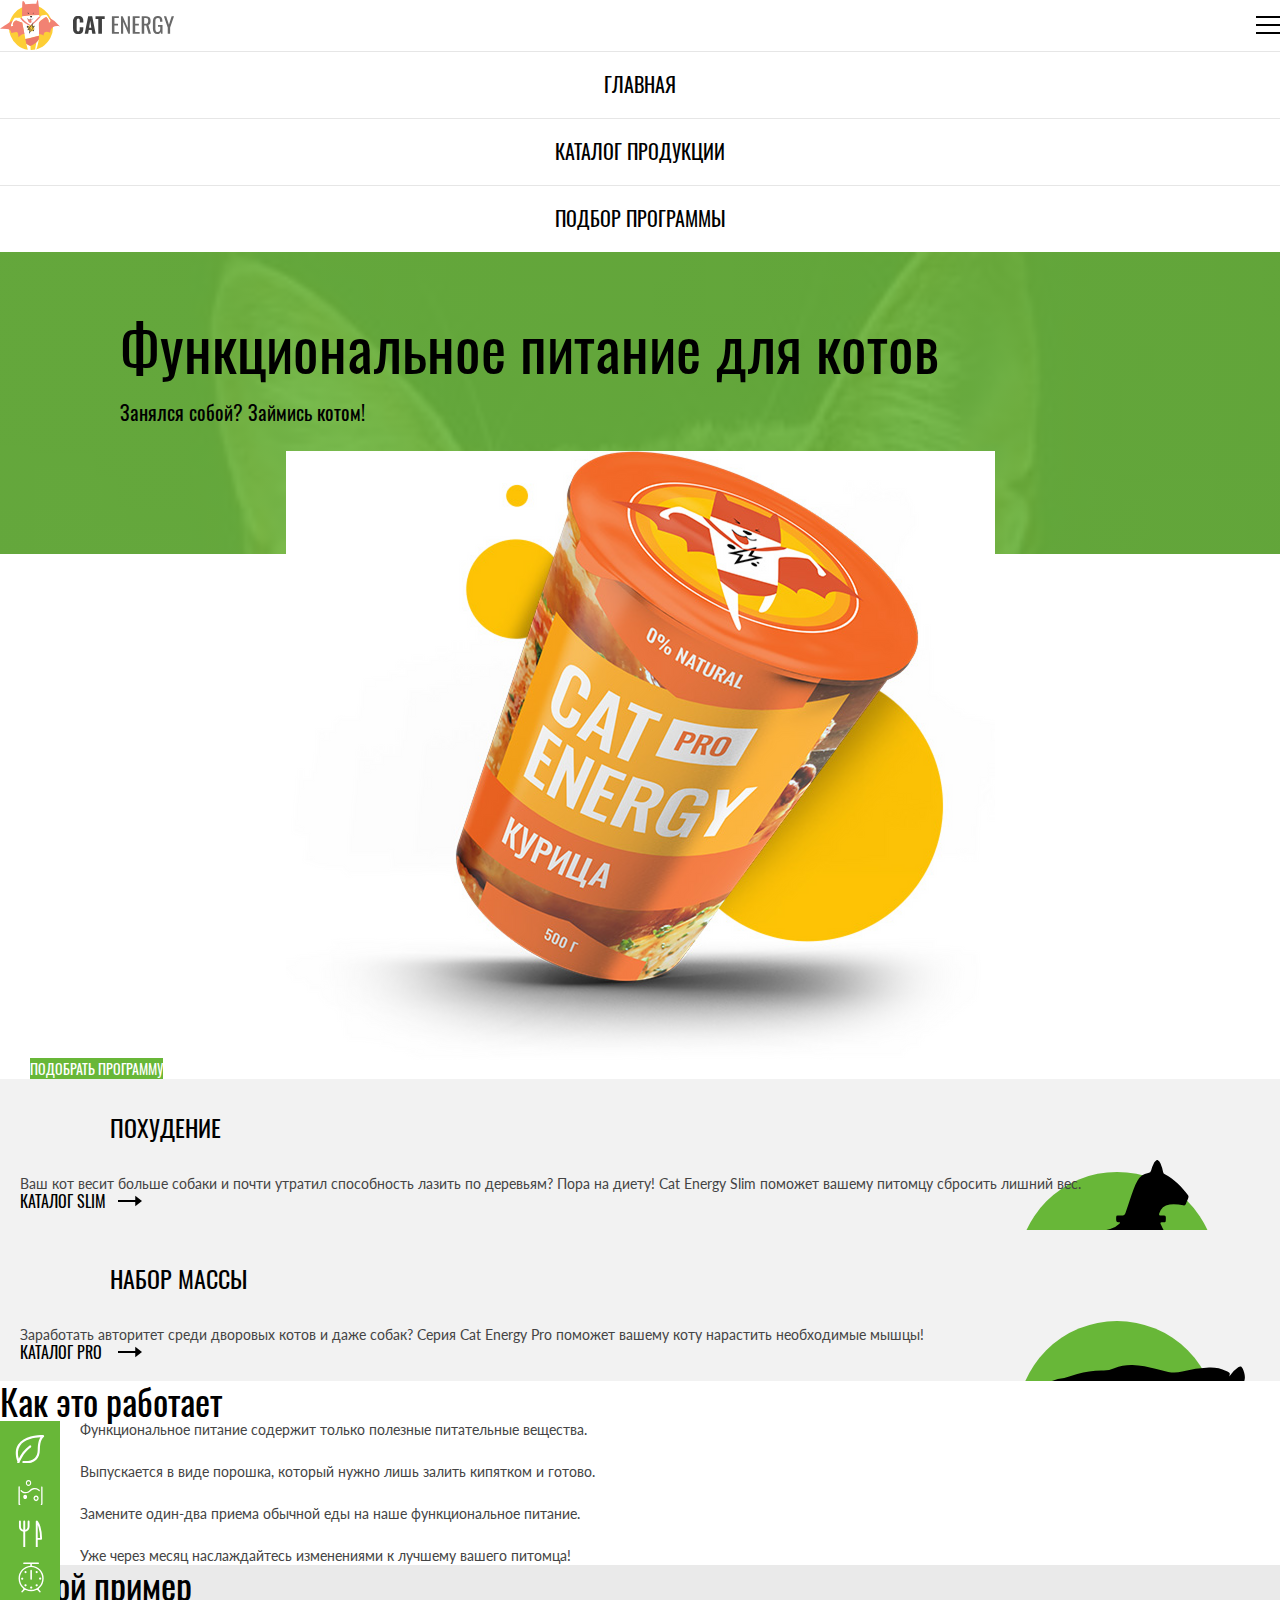
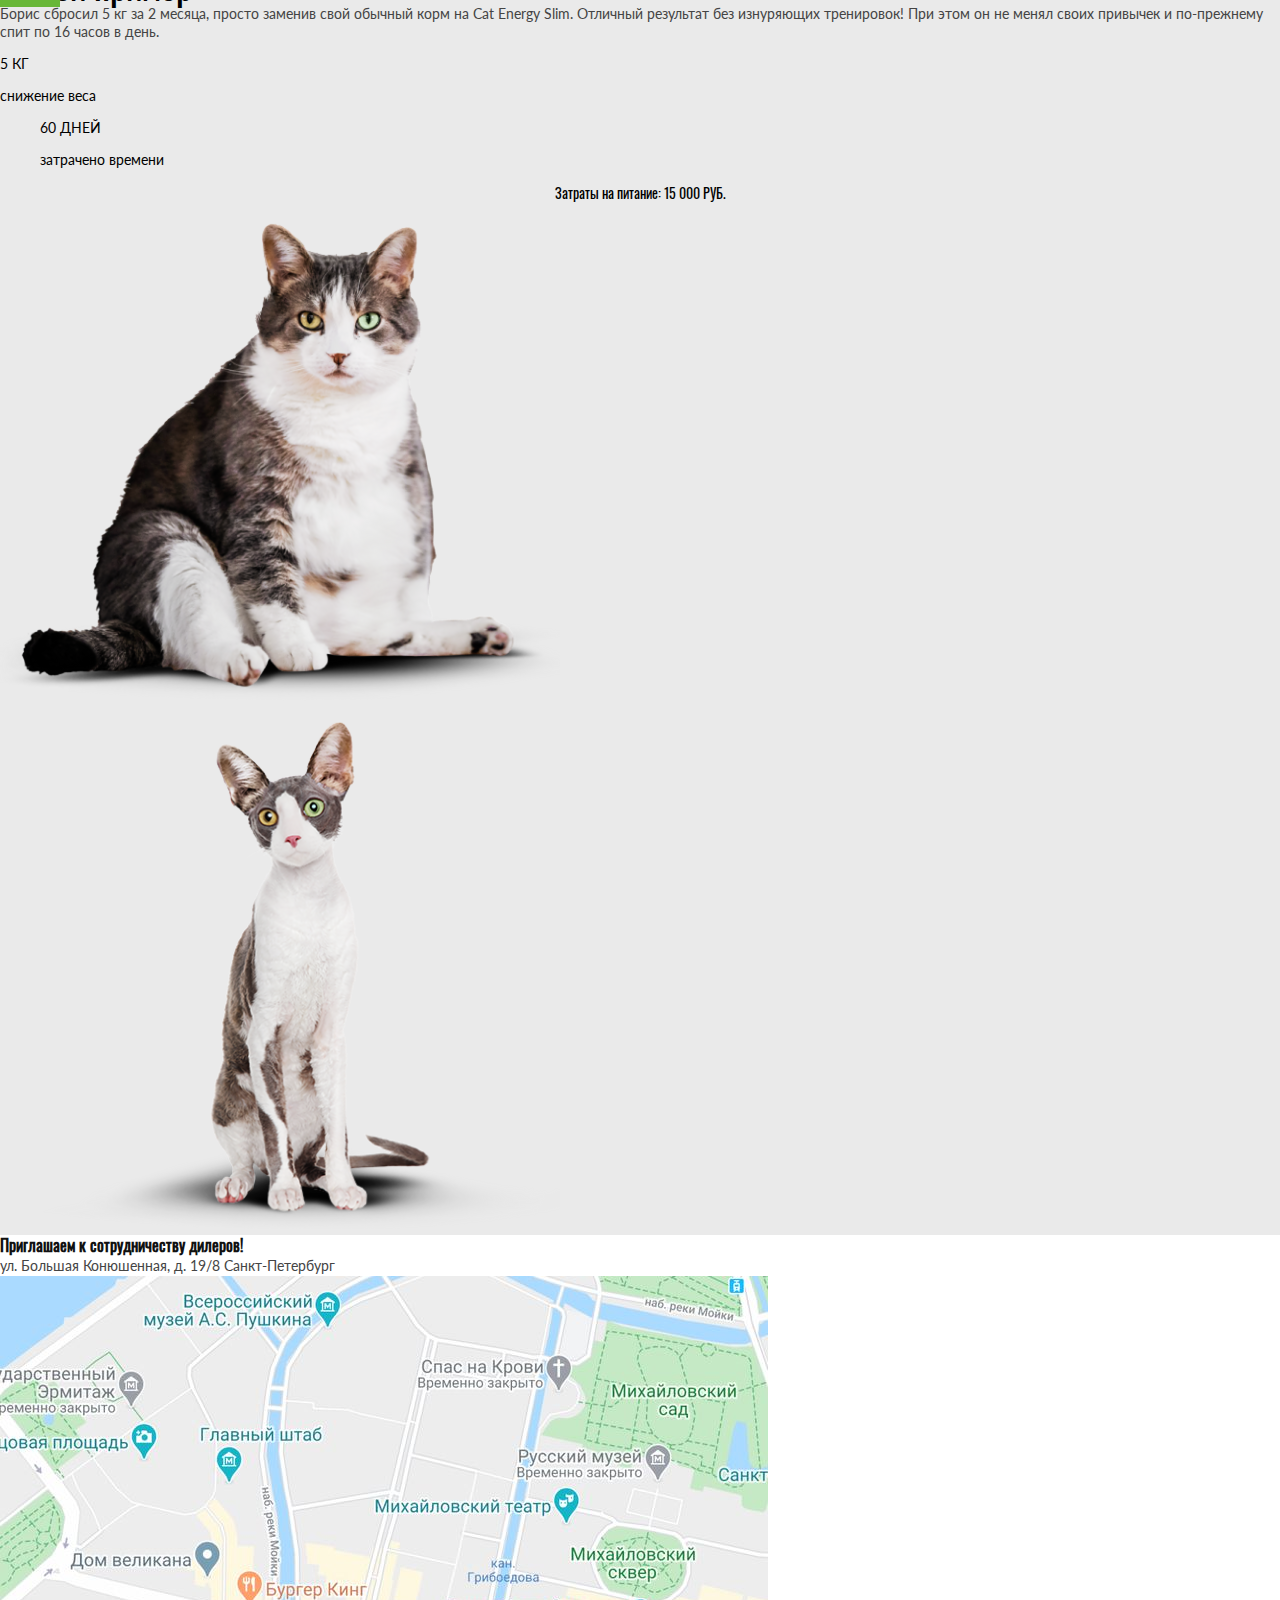
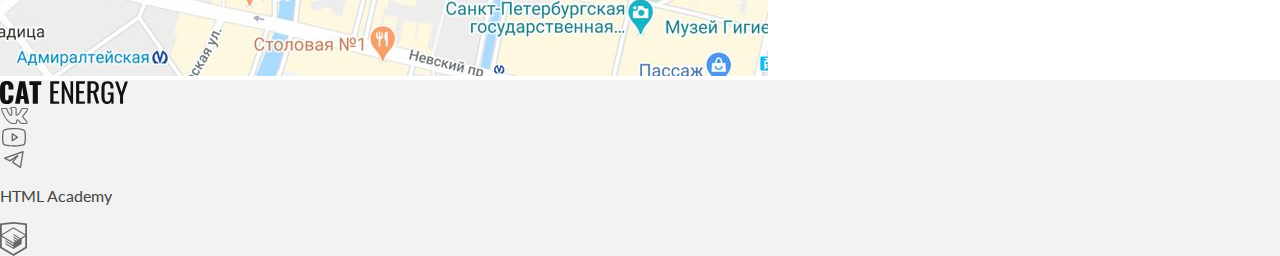
==== index.html @ 955ecc50 "Deploying to gh-pages from @ catherine-sitnikova/2441799-cat-energy-2@5c909d3b861cae99b3d80f9d23e238" ====
<!DOCTYPE html><html class="page" lang="ru"><head><meta charset="UTF-8"><title>Кэт энерджи</title><meta name="viewport" content="width=device-width,initial-scale=1"><link rel="stylesheet" href="styles/styles.css"><link rel="icon" href="favicon.ico"><!-- 32×32 --><link rel="icon" href="favicons/favicons-svg.svg" type="image/svg+xml"><link rel="apple-touch-icon" href="favicons/favicons-152.png"><!-- 152×152 --><link rel="manifest" href="manifest.webmanifest"><script src="scripts/index.js" defer="defer"></script></head><body class="page__body"><header class="main-header"><div class="main-header__container"><a class="main-header__logo" href="index.html"><picture><source media="(min-width: 1440px)" srcset="images/logo-pic-desktop.svg" width="202" height="59" type="image/svg+xml"><source media="(min-width: 768px)" srcset="images/logo-pic-tablet.svg" width="174" height="50" type="image/svg+xml"><img class="main-header__logo-pic" src="images/logo-pic-mobile.svg" width="33" height="38" alt="Логотип «Кэт энерджи»"></picture><img class="main-header__logo-text" src="images/logo-text.svg" width="101" height="18" alt="CAT ENERGY"> </a><button class="main-header__toggle" type="button"><span class="visually-hidden">Открыть меню</span></button> <button class="main-header__toggle--close" type="button"><span class="visually-hidden">Скрыть меню</span></button></div><nav class="main-nav"><div class="main-nav__wrapper"><ul class="main-nav__list site-list"><li class="site-list__item site-list__item--active"><a href="index.html">главная</a></li><li class="site-list__item"><a href="catalog.html">каталог продукции</a></li><li class="site-list__item"><a href="#">подбор программы</a></li></ul></div></nav></header><main class="main-container"><h1 class="visually-hidden">CAT ENERGY - Функциональное питание для котов</h1><section class="promo"><div class="promo__wrapper"><header class="promo__header"><h2 class="visually-hidden">Подбор программы</h2><p class="promo__intro">Функциональное питание для котов</p><p class="promo__slogan">Занялся собой? Займись котом!</p></header><picture><source media="(min-width: 1440px)" width="552" height="499" type="image/png" srcset="images/index-can-desktop@1x.png, images/index-can-desktop@2x.png 2x"><source media="(min-width: 768px)" width="709" height="609" type="image/png" srcset="images/index-can-tablet@1x.png, images/index-can-tablet@2x.png 2x"><img class="promo__img" src="images/index-can-mobile@1x.png" srcset="images/index-can-mobile@2x.png 2x" width="280" height="270" alt="Корм Cat energy"></picture><a class="promo__button button" href="#">подобрать программу</a></div></section><section class="programs"><div class="programs__wrapper"><h2 class="visually-hidden">Программы питания</h2><ul class="programs__list"><li class="programs__item programs__item--slim"><h3 class="programs__title">похудение</h3><p class="programs__description">Ваш кот весит больше собаки и почти утратил способность лазить по деревьям? Пора на диету! Cat Energy Slim поможет вашему питомцу сбросить лишний вес.</p><a class="programs__link" href="#"><span>каталог slim</span></a></li><li class="programs__item programs__item--pro"><h3 class="programs__title">набор массы</h3><p class="programs__description">Заработать авторитет среди дворовых котов и даже собак? Серия Cat Energy Pro поможет вашему коту нарастить необходимые мышцы!</p><a class="programs__link" href="#"><span>каталог pro</span></a></li></ul></div></section><section class="special"><div class="special__wrapper"><h2 class="special__title">Как это работает</h2><ul class="special__list"><li class="special__item"><p>Функциональное питание содержит только полезные питательные вещества.</p></li><li class="special__item"><p>Выпускается в виде порошка, который нужно лишь залить кипятком и готово.</p></li><li class="special__item"><p>Замените один-два приема обычной еды на наше функциональное питание.</p></li><li class="special__item"><p>Уже через месяц наслаждайтесь изменениями к лучшему вашего питомца!</p></li></ul></div></section><section class="example"><div class="example__wrapper"><h2 class="example__title">Живой пример</h2><p class="example__description">Борис сбросил 5 кг за 2 месяца, просто заменив свой обычный корм на Cat Energy Slim. Отличный результат без изнуряющих тренировок! При этом он не менял своих привычек и по-прежнему спит по 16 часов в день.</p><dl class="example__list"><dt class="example__item"><p class="example__item__number">5 КГ</p><p class="example__item__description">снижение веса</p></dt><dd class="example__item"><p class="example__item__number">60 ДНЕЙ</p><p class="example__item__description">затрачено времени</p></dd></dl><p class="example__item__text">Затраты на питание: 15 000 РУБ.</p><ul class="example__slider slider__list"><li class="slider__item slider__item--before"><picture><source media="(min-width: 1440px)" width="560" height="512" type="image/png" srcset="images/index-before-tablet@1x.png, images/index-before-tablet@2x.png 2x"><source media="(min-width: 768px)" width="560" height="512" type="image/png" srcset="images/index-before-tablet@1x.png, images/index-before-tablet@2x.png 2x"><img src="images/index-before-mobile@1x.png" srcset="images/index-before-mobile@2x.png 2x" alt="Кот до похудения" width="280" height="256"></picture></li><li class="slider__item slider__item--after"><picture><source media="(min-width: 1440px)" width="560" height="512" type="image/png" srcset="images/index-after-tablet@1x.png, images/index-after-tablet@2x.png 2x"><source media="(min-width: 768px)" width="560" height="512" type="image/png" srcset="images/index-after-tablet@1x.png, images/index-after-tablet@2x.png 2x"><img src="images/index-after-mobile@1x.png" srcset="images/index-after-mobile@2x.png 2x" alt="Кот после похудения" width="280" height="256"></picture></li></ul></div></section></main><footer class="main-footer"><div class="main-footer__wrapper"><div class="main-footer__address add"><b>Приглашаем к сотрудничеству дилеров!</b><p>ул. Большая Конюшенная, д. 19/8 Санкт-Петербург</p></div><div class="main-footer__location"><picture><source media="(min-width: 1440px)" width="1440" height="400" type="image/jpeg" srcset="images/index-location-desktop@1x.jpg, images/index-location-desktop@2x.jpg 2x"><source media="(min-width: 768px)" width="768" height="400" type="image/jpeg" srcset="images/index-location-tablet@1x.jpg, images/index-location-tablet@2x.jpg 2x"><img src="images/index-location-mobile@1x.jpg" srcset="images/index-location-mobile@2x.jpg 2x" alt="Где мы находимся" width="320" height="362"></picture></div><div class="main-footer__contacts contacts"><a class="contacts__logo-text" href="index.html"><span class="visually-hidden">Главная страница CAT ENERDGY</span></a><ul class="contacts__social-list"><li class="contacts__social-item"><a class="contacts__social-link contacts__social-link--vkontakte" href="https://vk.com/htmlacademy"><span class="visually-hidden">Мы в ВКонтакте</span></a></li><li class="contacts__social-item"><a class="contacts__social-link contacts__social-link--youtube" href="https://www.youtube.com/user/htmlacademyru"><span class="visually-hidden">Мы в YouTube</span></a></li><li class="contacts__social-item"><a class="contacts__social-link contacts__social-link--telegram" href="https://t.me/htmlacademy"><span class="visually-hidden">Мы в Telegram</span></a></li></ul><a class="contacts__copyright" href="https://htmlacademy.ru/intensive/adaptive"><p class="contacts__copyright-text">HTML Academy</p><div class="contacts__copyright-pic"></div></a></div></div></footer></body></html>
---- styles/styles.css ----
@font-face{font-family:Lato;font-weight:400;font-style:normal;font-display:swap;src:url(../fonts/lato/Lato-Regular.woff2)format("woff2")}@font-face{font-family:Oswald;font-weight:400;font-style:normal;font-display:swap;src:url(../fonts/oswald/oswaldregular.woff2)format("woff2")}html{height:100%}*,:before,:after{box-sizing:border-box}body{color:#000;background-color:#fff;min-height:100%;margin:0;font-family:Lato,sans-serif;font-size:14px;line-height:18px}a{color:#000;text-decoration:none}.visually-hidden{white-space:nowrap;-webkit-clip-path:inset(100%);clip-path:inset(100%);clip:rect(0 0 0 0);border:0;width:1px;height:1px;margin:-1px;padding:0;position:absolute;overflow:hidden}.button{text-align:center;text-transform:uppercase;color:#fff;background-color:#68b738;border:none;font-family:Oswald,sans-serif}.button:hover,.button:focus{background-color:#5eaa2f}.button:active{color:#ffffff4d;background-color:#5eaa2f}.button--light{color:#444;background-color:#f2f2f2}.button--light:hover,.button--light:focus{background-color:#ebebeb}.button--light:active{color:#444;background-color:#ebebeb}.main-header{text-align:center;text-transform:uppercase;font-family:Oswald,sans-serif;font-size:20px;line-height:20px}.main-header__container{justify-content:space-between;align-items:center;display:flex;position:relative}.main-header__logo:hover,.main-header__logo:focus{opacity:.8}.main-header__logo:active{opacity:.6}.main-header__logo-text{position:absolute;top:50%;left:50%;transform:translate(-50%,-50%)}@media (width>=768px){.main-header__logo-text{display:none}}@media (width>=1440px){.main-header__logo-text{display:none}}.main-header__toggle{background-color:#000;border:none;width:24px;height:24px;padding:4px 0;-webkit-mask-image:url(../icons/stack.svg#navicon);mask-image:url(../icons/stack.svg#navicon)}.main-header__toggle--close{background-color:#000;border:none;width:18px;height:18px;padding:0;display:none;-webkit-mask-image:url(../icons/stack.svg#cross);mask-image:url(../icons/stack.svg#cross)}.main-nav{flex-direction:column;display:flex}.site-list{margin:0;padding:0;list-style-type:none}.site-list__item{border-top:1px solid #e6e6e6;padding-top:22px;padding-bottom:24px}.promo{position:relative}.promo:before{content:"";z-index:-1;color:#fff;background-color:#68b738d9;background-image:linear-gradient(#68b738d9,#68b738d9),url(../images/index-background-mobile@1x.jpg);background-repeat:no-repeat;background-size:cover;width:100%;height:302px;position:absolute}@media (resolution>=2dppx){.promo:before{background-image:linear-gradient(#68b738d9,#68b738d9),url(../images/index-background-mobile@2x.jpg)}}@media (width>=1440px){.promo:before{z-index:-1;color:#fff;background-color:#68b738d9;background-image:linear-gradient(#68b738d9,#68b738d9),url(../images/index-background-desktop@1x.jpg);background-repeat:no-repeat;background-size:cover;width:50%;height:694px;position:absolute;right:0}}.promo__wrapper{padding:27px 20px 0}@media (width>=768px){.promo__wrapper{padding:65px 30px 0}}.promo__header{text-align:center;color:#fff;font-family:Oswald,sans-serif}@media (width>=768px){.promo__header{color:#000;text-align:left;padding-left:90px;padding-right:116px}}@media (width>=1440px){.promo__header{color:#000;padding-left:80px}}.promo__intro{margin:0 0 25px;font-size:36px;line-height:36px}@media (width>=768px){.promo__intro{font-size:60px;line-height:60px}}.promo__slogan{margin:0 0 29px;font-size:14px;line-height:14px}@media (width>=768px){.promo__slogan{font-size:20px;line-height:20px}}.promo__img{margin:0 auto;display:block}@media (width>=1440px){.promo__img{margin:0;position:relative;bottom:52px;left:557px}}.programs__list{margin:0;padding:0;list-style-type:none}.programs__item{background-color:#f2f2f2;padding:30px 33px 18px 20px}.programs__item--slim{background-image:url(../icons/stack.svg#icon-cat-slim);background-position:20px 21px;background-repeat:no-repeat;background-size:50px 53px}@media (width>=768px){.programs__item--slim{background-image:url(../icons/stack.svg#icon-cat-slim);background-position:right 63px top 81px;background-repeat:no-repeat;background-size:200px 211px}}@media (width>=1440px){.programs__item--slim{background-image:url(../icons/stack.svg#icon-cat-slim);background-position:52px 41px;background-repeat:no-repeat;background-size:100px 106px}}.programs__item--pro{background-image:url(../icons/stack.svg#icon-cat-pro);background-position:13px 24px;background-repeat:no-repeat;background-size:67px 50px}@media (width>=768px){.programs__item--pro{background-image:url(../icons/stack.svg#icon-cat-pro);background-position:right 29px top 91px;background-repeat:no-repeat;background-size:268px 200px}}@media (width>=1440px){.programs__item--pro{background-image:url(../icons/stack.svg#icon-cat-pro);background-position:33px 47px;background-repeat:no-repeat;background-size:134px 100px}}.programs__title{text-transform:uppercase;margin:0 0 29px 90px;font-family:Oswald,sans-serif;font-size:24px;font-weight:400;line-height:37px}.programs__description{color:#444;margin:0}.programs__link span{text-transform:uppercase;font-family:Oswald,sans-serif;font-size:16px;line-height:16px;position:relative}.programs__link span:after{content:"";background-image:url(../icons/stack.svg#arrow);background-repeat:no-repeat;background-size:24px 12px;width:24px;height:12px;margin-right:8px;position:absolute;top:50%;left:98px;transform:translateY(-50%)}.programs__link:hover,.programs__link:focus{color:#000}.programs__link:active{opacity:.3}.special__title{margin:0;font-family:Oswald,sans-serif;font-size:36px;font-weight:400;line-height:40px}.special__list{color:#444;margin:0;padding:0;list-style-type:none}.special__item{position:relative}.special__item:not(:last-child){margin-bottom:24px}.special__item:before{content:"";background-color:#68b738;width:60px;height:60px;position:absolute;top:0;left:0}.special__item:first-child:after{content:"";background-image:url(../icons/stack.svg#icon-leaf);background-repeat:no-repeat;width:30px;height:32px;position:absolute;top:14px;left:15px}.special__item:nth-child(2):after{content:"";background-image:url(../icons/stack.svg#icon-powder);background-repeat:no-repeat;width:25.98px;height:28.51px;position:absolute;top:16px;left:17.5px}.special__item:nth-child(3):after{content:"";background-image:url(../icons/stack.svg#icon-eat);background-repeat:no-repeat;width:25px;height:30px;position:absolute;top:15px;left:17.5px}.special__item:nth-child(4):after{content:"";background-image:url(../icons/stack.svg#icon-clock);background-repeat:no-repeat;width:26.09px;height:31px;position:absolute;top:15px;left:17.56px}.special__item p{margin:0 0 0 80px}.example{background-color:#eaeaea}.example__title{margin:0;font-family:Oswald,sans-serif;font-size:36px;font-weight:400;line-height:40px}.example__description{color:#444;margin:0}.example__item__text{text-align:center;margin:0;font-family:Oswald,sans-serif;line-height:20px}.slider__list{margin:0;padding:0;list-style-type:none}.cards__header{margin:0;padding:0;font-family:Oswald,sans-serif;font-size:36px;font-weight:400;line-height:36px}.cards__list{margin:0;padding:0;list-style-type:none}.cards__title{color:#222;margin:0;font-family:Oswald,sans-serif;font-size:16px;font-weight:400;line-height:20px}.cards-tablet{color:#444;margin:0;font-size:12px;line-height:16px}.cards-all__title{text-align:center;padding-top:53px;position:relative}.cards-all__title:before{content:"";background-image:url(../icons/stack.svg#plus);background-repeat:no-repeat;background-size:30px 30px;width:30px;height:30px;display:block;position:absolute;top:0;left:50%;transform:translate(-50%)}.cards__text{text-align:center;color:#444;margin:0;font-size:12px;line-height:16px}.sub-products__title{margin:0;font-family:Oswald,sans-serif;font-size:24px;font-weight:400;line-height:24px}.sub-products__list{margin:0;padding:0;list-style-type:none}.sub-products__item-title{margin:0;font-family:Oswald,sans-serif;font-size:16px;font-weight:400;line-height:16px}.sub-products__gift{background-color:#68b738d9;background-image:linear-gradient(#68b738d9,#68b738d9),url(../images/catalog-background-mobile@1x.png);background-repeat:no-repeat;background-size:cover;height:290px}@media (resolution>=2dppx){.sub-products__gift{background-image:linear-gradient(#68b738d9,#68b738d9),url(../images/catalog-background-mobile@2x.png)}}@media (width>=768px){.sub-products__gift{background-color:#68b738d9;background-image:linear-gradient(#68b738d9,#68b738d9),url(../images/catalog-background-tablet@1x.png);height:200px}}@media (width>=768px) and (resolution>=2dppx){.sub-products__gift{background-image:linear-gradient(#68b738d9,#68b738d9),url(../images/catalog-background-tablet@2x.png)}}@media (width>=1440px){.sub-products__gift{background-color:#68b738d9;background-image:linear-gradient(#68b738d9,#68b738d9),url(../images/catalog-background-desktop@1x.png);height:288px}}@media (width>=1440px) and (resolution>=2dppx){.sub-products__gift{background-image:linear-gradient(#68b738d9,#68b738d9),url(../images/catalog-background-desktop@2x.png)}}.sub-products-tablet{color:#444;margin:0;font-size:14px;line-height:14px}.gift__description{text-align:center;color:#fff;margin:0;padding-top:128.05px;font-size:16px;font-weight:400;line-height:20px;position:relative}.gift__description:before{content:"";background-image:url(../icons/stack.svg#icon-gift);background-repeat:no-repeat;background-size:cover;width:78px;height:80.03px;display:block;position:absolute;top:0;left:50%;transform:translate(-50%)}.subscribe__title{margin:0;font-family:Oswald,sans-serif;font-size:24px;font-weight:400;line-height:24px}.subscribe__text{text-align:center;margin:0;font-family:Oswald,sans-serif;font-size:16px;font-weight:400;line-height:24px}.subscribe__input{color:#444;border:1px solid #cdcdcd;font-family:Oswald,sans-serif;font-size:20px;font-weight:400;line-height:29.64px}.main-footer__address b{color:#111;font-family:Oswald,sans-serif;font-size:16px;line-height:20px}.main-footer__address p{color:#444;margin:0;line-height:20px}.contacts{background-color:#f2f2f2}.contacts__logo-text{background-color:#111;width:128px;height:24px;display:block;-webkit-mask-image:url(../images/logo-text.svg);mask-image:url(../images/logo-text.svg);-webkit-mask-position:50%;mask-position:50%;-webkit-mask-repeat:no-repeat;mask-repeat:no-repeat}.contacts__social-list{margin:0;padding:0;list-style-type:none}.contacts__social-link{background-color:#666;width:28px;height:22px;display:block;-webkit-mask-position:50%;mask-position:50%;-webkit-mask-size:28px 22px;mask-size:28px 22px;-webkit-mask-repeat:no-repeat;mask-repeat:no-repeat}.contacts__social-link--vkontakte{-webkit-mask-image:url(../icons/stack.svg#icon-vkontakte);mask-image:url(../icons/stack.svg#icon-vkontakte)}.contacts__social-link--youtube{-webkit-mask-image:url(../icons/stack.svg#icon-youtube);mask-image:url(../icons/stack.svg#icon-youtube)}.contacts__social-link--telegram{-webkit-mask-image:url(../icons/stack.svg#icon-telegram);mask-image:url(../icons/stack.svg#icon-telegram)}.contacts__copyright-text{color:#444;font-size:16px;line-height:20px}.contacts__copyright-pic{background-color:#666;width:27px;height:34px;display:block;-webkit-mask-image:url(../icons/stack.svg#icon-html-academy);mask-image:url(../icons/stack.svg#icon-html-academy);-webkit-mask-position:50%;mask-position:50%;-webkit-mask-size:27px 34px;mask-size:27px 34px;-webkit-mask-repeat:no-repeat;mask-repeat:no-repeat}
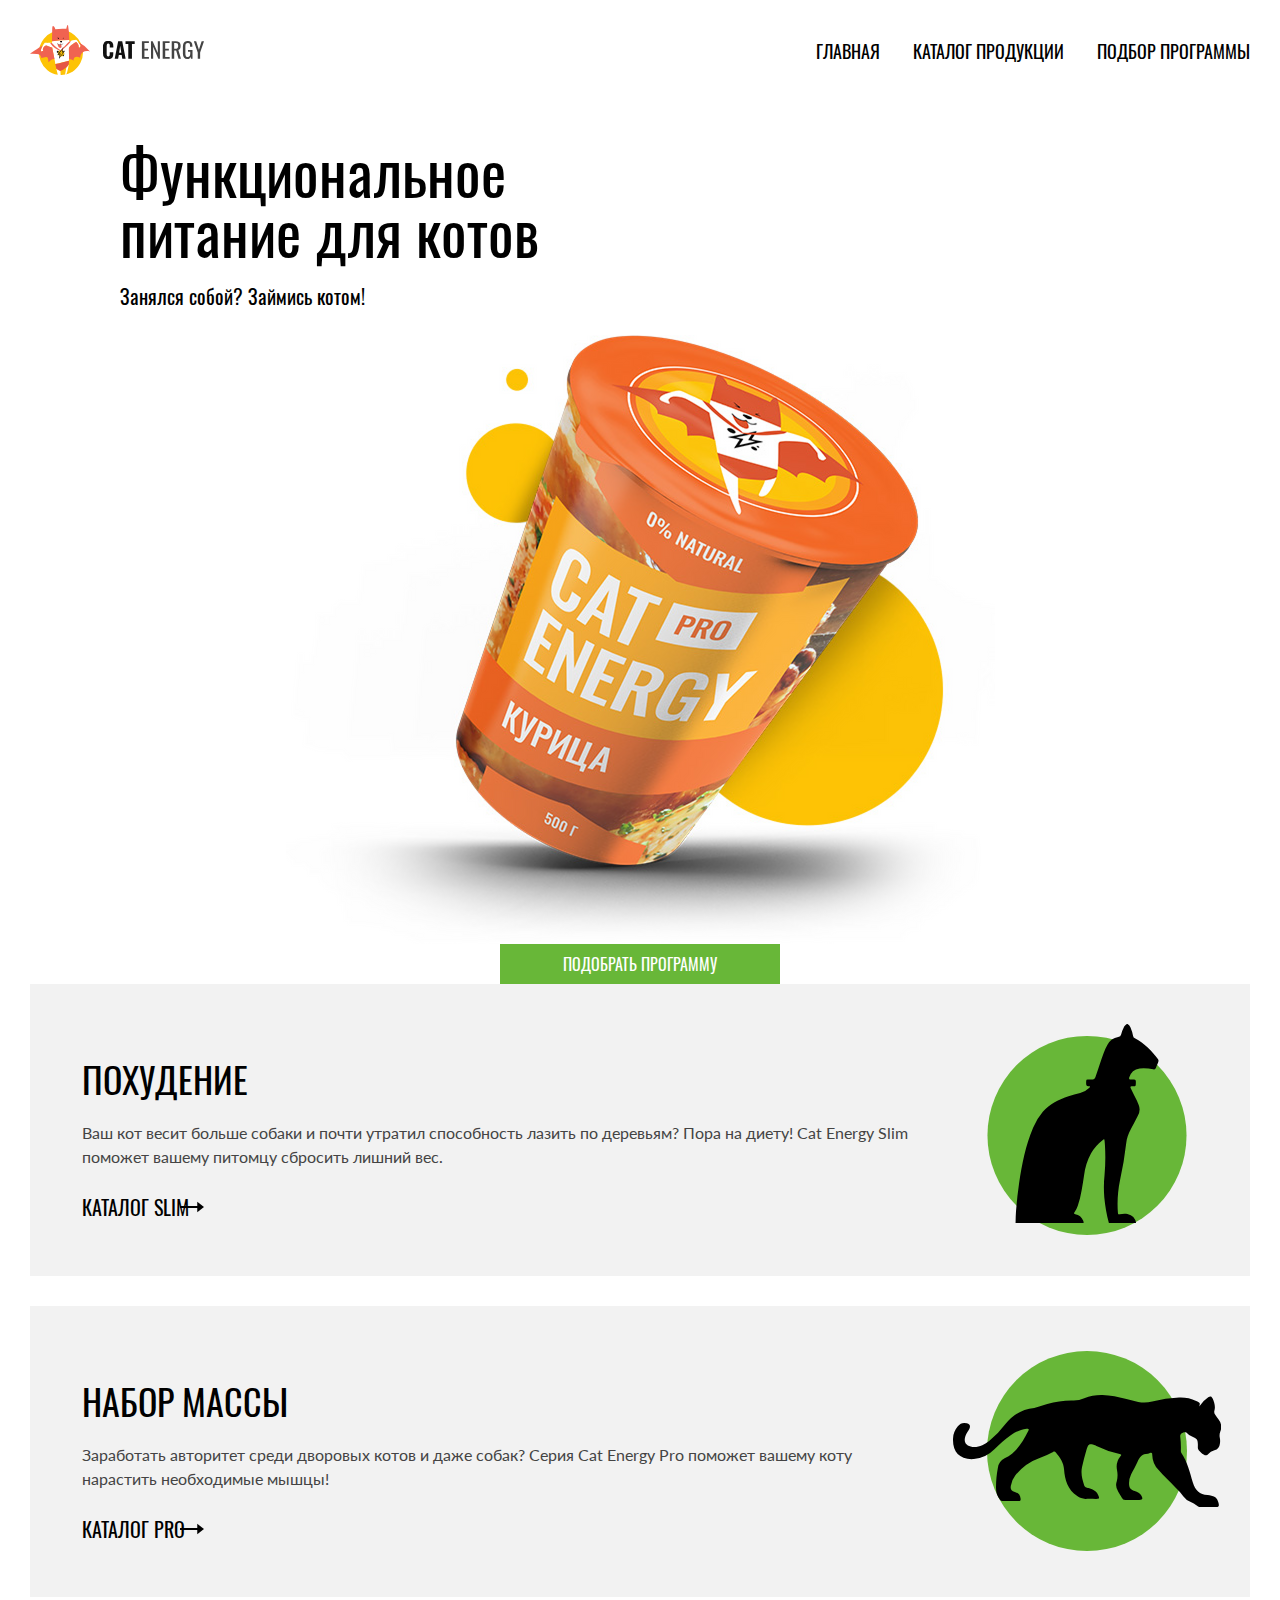
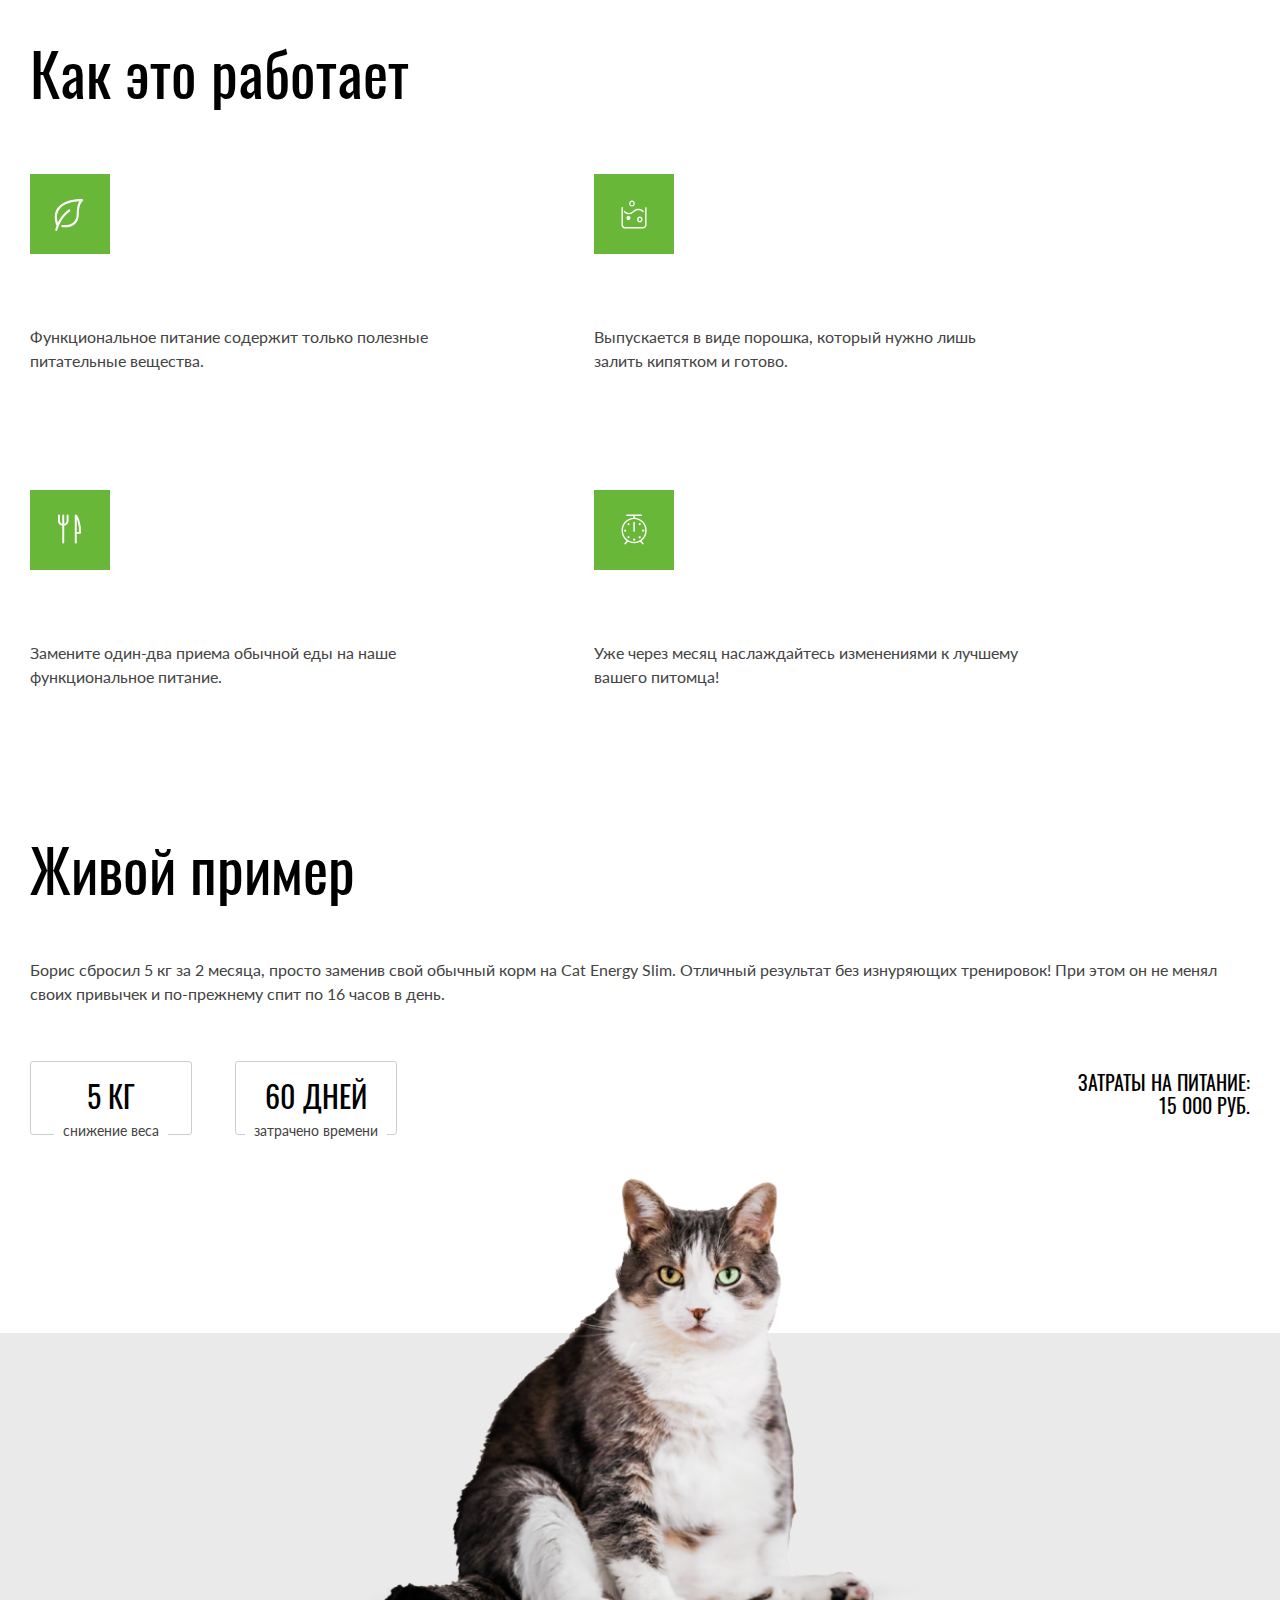
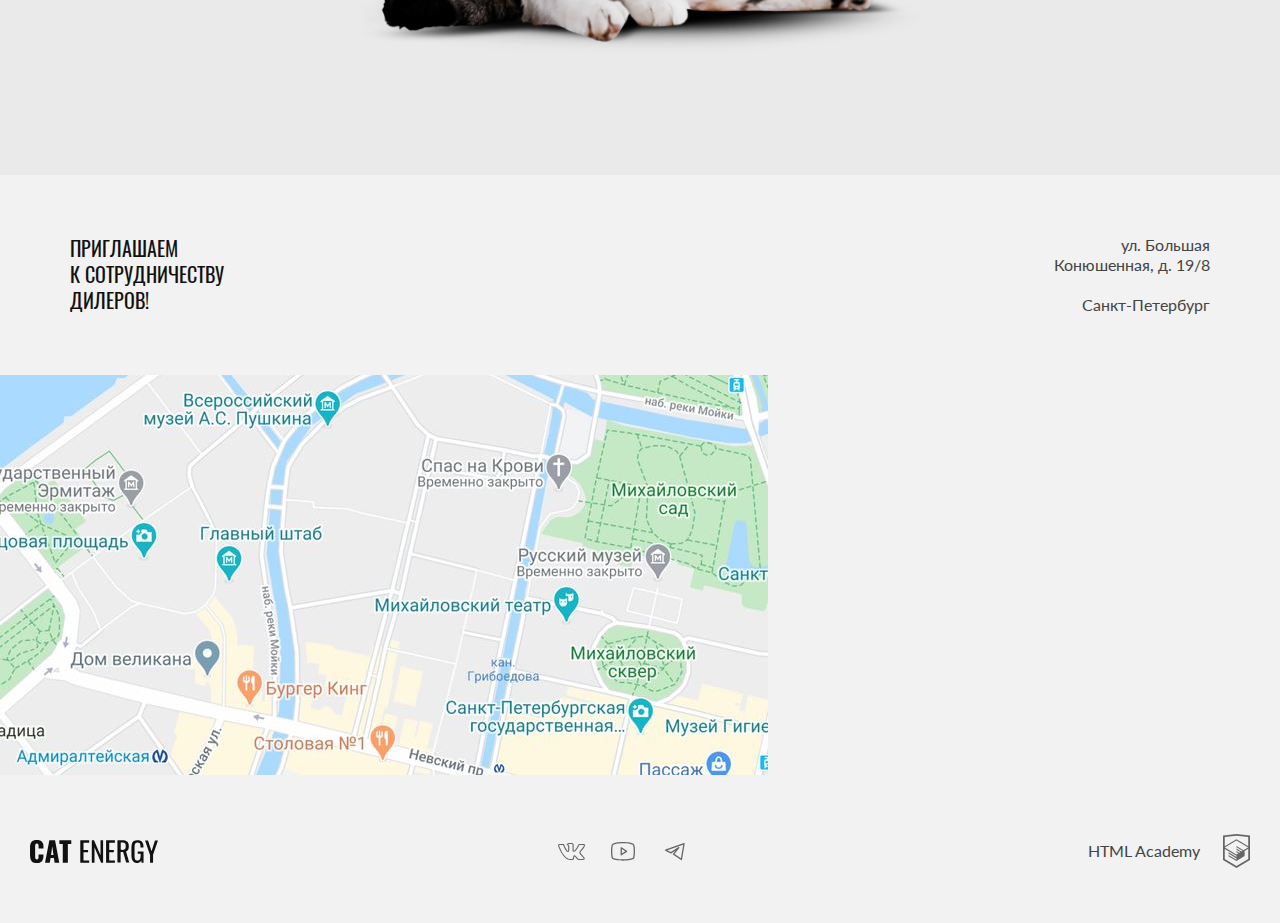
==== commit d858d9db: "Deploying to gh-pages from @ catherine-sitnikova/2441799-cat-energy-2@b055e586491f872f04eb5e3ec194c9" ====
--- a/index.html
+++ b/index.html
@@ -1 +1,7 @@
-<!DOCTYPE html><html class="page" lang="ru"><head><meta charset="UTF-8"><title>Кэт энерджи</title><meta name="viewport" content="width=device-width,initial-scale=1"><link rel="stylesheet" href="styles/styles.css"><link rel="icon" href="favicon.ico"><!-- 32×32 --><link rel="icon" href="favicons/favicons-svg.svg" type="image/svg+xml"><link rel="apple-touch-icon" href="favicons/favicons-152.png"><!-- 152×152 --><link rel="manifest" href="manifest.webmanifest"><script src="scripts/index.js" defer="defer"></script></head><body class="page__body"><header class="main-header"><div class="main-header__container"><a class="main-header__logo" href="index.html"><picture><source media="(min-width: 1440px)" srcset="images/logo-pic-desktop.svg" width="202" height="59" type="image/svg+xml"><source media="(min-width: 768px)" srcset="images/logo-pic-tablet.svg" width="174" height="50" type="image/svg+xml"><img class="main-header__logo-pic" src="images/logo-pic-mobile.svg" width="33" height="38" alt="Логотип «Кэт энерджи»"></picture><img class="main-header__logo-text" src="images/logo-text.svg" width="101" height="18" alt="CAT ENERGY"> </a><button class="main-header__toggle" type="button"><span class="visually-hidden">Открыть меню</span></button> <button class="main-header__toggle--close" type="button"><span class="visually-hidden">Скрыть меню</span></button></div><nav class="main-nav"><div class="main-nav__wrapper"><ul class="main-nav__list site-list"><li class="site-list__item site-list__item--active"><a href="index.html">главная</a></li><li class="site-list__item"><a href="catalog.html">каталог продукции</a></li><li class="site-list__item"><a href="#">подбор программы</a></li></ul></div></nav></header><main class="main-container"><h1 class="visually-hidden">CAT ENERGY - Функциональное питание для котов</h1><section class="promo"><div class="promo__wrapper"><header class="promo__header"><h2 class="visually-hidden">Подбор программы</h2><p class="promo__intro">Функциональное питание для котов</p><p class="promo__slogan">Занялся собой? Займись котом!</p></header><picture><source media="(min-width: 1440px)" width="552" height="499" type="image/png" srcset="images/index-can-desktop@1x.png, images/index-can-desktop@2x.png 2x"><source media="(min-width: 768px)" width="709" height="609" type="image/png" srcset="images/index-can-tablet@1x.png, images/index-can-tablet@2x.png 2x"><img class="promo__img" src="images/index-can-mobile@1x.png" srcset="images/index-can-mobile@2x.png 2x" width="280" height="270" alt="Корм Cat energy"></picture><a class="promo__button button" href="#">подобрать программу</a></div></section><section class="programs"><div class="programs__wrapper"><h2 class="visually-hidden">Программы питания</h2><ul class="programs__list"><li class="programs__item programs__item--slim"><h3 class="programs__title">похудение</h3><p class="programs__description">Ваш кот весит больше собаки и почти утратил способность лазить по деревьям? Пора на диету! Cat Energy Slim поможет вашему питомцу сбросить лишний вес.</p><a class="programs__link" href="#"><span>каталог slim</span></a></li><li class="programs__item programs__item--pro"><h3 class="programs__title">набор массы</h3><p class="programs__description">Заработать авторитет среди дворовых котов и даже собак? Серия Cat Energy Pro поможет вашему коту нарастить необходимые мышцы!</p><a class="programs__link" href="#"><span>каталог pro</span></a></li></ul></div></section><section class="special"><div class="special__wrapper"><h2 class="special__title">Как это работает</h2><ul class="special__list"><li class="special__item"><p>Функциональное питание содержит только полезные питательные вещества.</p></li><li class="special__item"><p>Выпускается в виде порошка, который нужно лишь залить кипятком и готово.</p></li><li class="special__item"><p>Замените один-два приема обычной еды на наше функциональное питание.</p></li><li class="special__item"><p>Уже через месяц наслаждайтесь изменениями к лучшему вашего питомца!</p></li></ul></div></section><section class="example"><div class="example__wrapper"><h2 class="example__title">Живой пример</h2><p class="example__description">Борис сбросил 5 кг за 2 месяца, просто заменив свой обычный корм на Cat Energy Slim. Отличный результат без изнуряющих тренировок! При этом он не менял своих привычек и по-прежнему спит по 16 часов в день.</p><dl class="example__list"><dt class="example__item"><p class="example__item__number">5 КГ</p><p class="example__item__description">снижение веса</p></dt><dd class="example__item"><p class="example__item__number">60 ДНЕЙ</p><p class="example__item__description">затрачено времени</p></dd></dl><p class="example__item__text">Затраты на питание: 15 000 РУБ.</p><ul class="example__slider slider__list"><li class="slider__item slider__item--before"><picture><source media="(min-width: 1440px)" width="560" height="512" type="image/png" srcset="images/index-before-tablet@1x.png, images/index-before-tablet@2x.png 2x"><source media="(min-width: 768px)" width="560" height="512" type="image/png" srcset="images/index-before-tablet@1x.png, images/index-before-tablet@2x.png 2x"><img src="images/index-before-mobile@1x.png" srcset="images/index-before-mobile@2x.png 2x" alt="Кот до похудения" width="280" height="256"></picture></li><li class="slider__item slider__item--after"><picture><source media="(min-width: 1440px)" width="560" height="512" type="image/png" srcset="images/index-after-tablet@1x.png, images/index-after-tablet@2x.png 2x"><source media="(min-width: 768px)" width="560" height="512" type="image/png" srcset="images/index-after-tablet@1x.png, images/index-after-tablet@2x.png 2x"><img src="images/index-after-mobile@1x.png" srcset="images/index-after-mobile@2x.png 2x" alt="Кот после похудения" width="280" height="256"></picture></li></ul></div></section></main><footer class="main-footer"><div class="main-footer__wrapper"><div class="main-footer__address add"><b>Приглашаем к сотрудничеству дилеров!</b><p>ул. Большая Конюшенная, д. 19/8 Санкт-Петербург</p></div><div class="main-footer__location"><picture><source media="(min-width: 1440px)" width="1440" height="400" type="image/jpeg" srcset="images/index-location-desktop@1x.jpg, images/index-location-desktop@2x.jpg 2x"><source media="(min-width: 768px)" width="768" height="400" type="image/jpeg" srcset="images/index-location-tablet@1x.jpg, images/index-location-tablet@2x.jpg 2x"><img src="images/index-location-mobile@1x.jpg" srcset="images/index-location-mobile@2x.jpg 2x" alt="Где мы находимся" width="320" height="362"></picture></div><div class="main-footer__contacts contacts"><a class="contacts__logo-text" href="index.html"><span class="visually-hidden">Главная страница CAT ENERDGY</span></a><ul class="contacts__social-list"><li class="contacts__social-item"><a class="contacts__social-link contacts__social-link--vkontakte" href="https://vk.com/htmlacademy"><span class="visually-hidden">Мы в ВКонтакте</span></a></li><li class="contacts__social-item"><a class="contacts__social-link contacts__social-link--youtube" href="https://www.youtube.com/user/htmlacademyru"><span class="visually-hidden">Мы в YouTube</span></a></li><li class="contacts__social-item"><a class="contacts__social-link contacts__social-link--telegram" href="https://t.me/htmlacademy"><span class="visually-hidden">Мы в Telegram</span></a></li></ul><a class="contacts__copyright" href="https://htmlacademy.ru/intensive/adaptive"><p class="contacts__copyright-text">HTML Academy</p><div class="contacts__copyright-pic"></div></a></div></div></footer></body></html>+<!DOCTYPE html><html class="page" lang="ru"><head><meta charset="UTF-8"><title>Кэт энерджи</title><meta name="viewport" content="width=device-width,initial-scale=1"><link rel="stylesheet" href="styles/styles.css"><link rel="icon" href="favicon.ico"><!-- 32×32 --><link rel="icon" href="favicons/favicons-svg.svg" type="image/svg+xml"><link rel="apple-touch-icon" href="favicons/favicons-152.png"><!-- 152×152 --><link rel="manifest" href="manifest.webmanifest"><script src="scripts/index.js" defer="defer"></script></head><body class="page__body"><header class="main-header"><div class="main-header__wrapper main-header__wrapper--index"><div class="main-header__logo-container"><a class="main-header__logo" href="index.html"><picture><source media="(min-width: 1440px)" srcset="images/logo-pic-desktop.svg" width="202" height="59" type="image/svg+xml"><source media="(min-width: 768px)" srcset="images/logo-pic-tablet.svg" width="174" height="50" type="image/svg+xml"><img class="main-header__logo-pic" src="images/logo-pic-mobile.svg" width="33" height="38" alt="Логотип «Кэт энерджи»"></picture><img class="main-header__logo-text" src="images/logo-text.svg" width="101" height="18" alt="CAT ENERGY"> </a><button class="main-header__toggle" type="button"><span class="visually-hidden">Открыть меню</span></button> <button class="main-header__toggle--close" type="button"><span class="visually-hidden">Скрыть меню</span></button></div><nav class="main-nav"><div class="main-nav__wrapper"><ul class="main-nav__list site-list"><li class="site-list__item site-list__item--active"><a href="index.html">главная</a></li><li class="site-list__item"><a href="catalog.html">каталог продукции</a></li><li class="site-list__item"><a href="#">подбор программы</a></li></ul></div></nav></div></header><main class="main-container"><h1 class="visually-hidden">CAT ENERGY - Функциональное питание для котов</h1><section class="promo"><div class="promo__wrapper"><header class="promo__header"><h2 class="visually-hidden">Подбор программы</h2><p class="promo__intro">Функциональное<br>питание для котов</p><p class="promo__slogan">Занялся собой? Займись котом!</p></header><picture><source media="(min-width: 1440px)" width="552" height="499" type="image/png" srcset="images/index-can-desktop@1x.png, images/index-can-desktop@2x.png 2x"><source media="(min-width: 768px)" width="709" height="609" type="image/png" srcset="images/index-can-tablet@1x.png, images/index-can-tablet@2x.png 2x"><img class="promo__img" src="images/index-can-mobile@1x.png" srcset="images/index-can-mobile@2x.png 2x" width="280" height="270" alt="Корм Cat energy"></picture><a class="promo__button button" href="#">подобрать программу</a></div></section><section class="programs"><div class="programs__wrapper"><h2 class="visually-hidden">Программы питания</h2><ul class="programs__list"><li class="programs__item programs__item--slim"><h3 class="programs__title">похудение</h3><p class="programs__description">Ваш кот весит больше собаки и почти утратил способность лазить по деревьям? Пора на диету! Cat Energy Slim поможет вашему питомцу сбросить лишний вес.</p><a class="programs__link" href="#"><span>каталог slim</span></a></li><li class="programs__item programs__item--pro"><h3 class="programs__title">набор массы</h3><p class="programs__description">Заработать авторитет среди дворовых котов и даже собак? Серия Cat Energy Pro поможет вашему коту нарастить необходимые мышцы!</p><a class="programs__link" href="#"><span>каталог pro</span></a></li></ul></div></section><section class="special"><div class="special__wrapper"><h2 class="special__title">Как это работает</h2><ul class="special__list"><li class="special__item special__item--leaf"><p>Функциональное питание содержит только полезные питательные вещества.</p></li><li class="special__item special__item--powder"><p>Выпускается в виде порошка, который нужно лишь залить кипятком и готово.</p></li><li class="special__item special__item--eat"><p>Замените один-два приема обычной еды на наше функциональное питание.</p></li><li class="special__item special__item--clock"><p>Уже через месяц наслаждайтесь изменениями к лучшему вашего&nbsp;питомца!</p></li></ul></div></section><section class="example"><div class="example__wrapper"><h2 class="example__title">Живой пример</h2><p class="example__description">Борис сбросил 5 кг за 2 месяца, просто заменив свой обычный корм на Cat Energy Slim. Отличный результат без изнуряющих тренировок! При этом он не менял своих привычек и по-прежнему спит по 16 часов в день.</p><div class="example__container"><dl class="example__list"><dt class="example__item"><p class="example__item-number">5 КГ</p><p class="example__item-description">снижение веса</p></dt><dd class="example__item"><p class="example__item-number">60 ДНЕЙ</p><p class="example__item-description">затрачено времени</p></dd></dl><span class="example__text"><p>Затраты на питание:</p><p>15 000 РУБ.</p></span></div></div><ul class="example__slider slider__list"><li class="slider__item slider__item--before"><picture><source media="(min-width: 1440px)" width="560" height="512" type="image/png" srcset="images/index-before-tablet@1x.png, images/index-before-tablet@2x.png 2x"><source media="(min-width: 768px)" width="560" height="512" type="image/png" srcset="images/index-before-tablet@1x.png, images/index-before-tablet@2x.png 2x"><img src="images/index-before-mobile@1x.png" srcset="images/index-before-mobile@2x.png 2x" alt="Кот до похудения" width="280" height="256"></picture></li><!-- <li class="slider__item slider__item--after">
+            <picture>
+              <source media="(min-width: 1440px)" width="560" height="512" type="image/png" srcset="images/index-after-tablet@1x.png 1x, images/index-after-tablet@2x.png 2x">
+              <source media="(min-width: 768px)" width="560" height="512" type="image/png" srcset="images/index-after-tablet@1x.png 1x, images/index-after-tablet@2x.png 2x">
+              <img src="images/index-after-mobile@1x.png" srcset="images/index-after-mobile@2x.png 2x" alt="Кот после похудения" width="280" height="256">
+            </picture>
+          </li> --></ul></section></main><footer class="main-footer"><div class="main-footer__address address"><b class="address__intro">Приглашаем<br>к&nbsp;сотрудничеству<br>дилеров!</b><p class="address__description">ул. Большая<br>Конюшенная, д.&nbsp;19/8 <span>Санкт-Петербург</span></p></div><picture><source media="(min-width: 1440px)" width="1440" height="400" type="image/jpeg" srcset="images/index-location-desktop@1x.jpg, images/index-location-desktop@2x.jpg 2x"><source media="(min-width: 768px)" width="768" height="400" type="image/jpeg" srcset="images/index-location-tablet@1x.jpg, images/index-location-tablet@2x.jpg 2x"><img src="images/index-location-mobile@1x.jpg" srcset="images/index-location-mobile@2x.jpg 2x" alt="Где мы находимся" width="320" height="362"></picture><div class="main-footer__contacts contacts"><a class="contacts__logo-text" href="index.html"><span class="visually-hidden">Главная страница CAT ENERDGY</span></a><ul class="contacts__social-list"><li class="contacts__social-item"><a class="contacts__social-link contacts__social-link--vkontakte" href="https://vk.com/htmlacademy"><span class="visually-hidden">Мы в ВКонтакте</span></a></li><li class="contacts__social-item"><a class="contacts__social-link contacts__social-link--youtube" href="https://www.youtube.com/user/htmlacademyru"><span class="visually-hidden">Мы в YouTube</span></a></li><li class="contacts__social-item"><a class="contacts__social-link contacts__social-link--telegram" href="https://t.me/htmlacademy"><span class="visually-hidden">Мы в Telegram</span></a></li></ul><a class="contacts__copyright" href="https://htmlacademy.ru/intensive/adaptive"><p class="contacts__copyright-text">HTML Academy</p><div class="contacts__copyright-pic"></div></a></div></footer></body></html>--- a/styles/styles.css
+++ b/styles/styles.css
@@ -1 +1 @@
-@font-face{font-family:Lato;font-weight:400;font-style:normal;font-display:swap;src:url(../fonts/lato/Lato-Regular.woff2)format("woff2")}@font-face{font-family:Oswald;font-weight:400;font-style:normal;font-display:swap;src:url(../fonts/oswald/oswaldregular.woff2)format("woff2")}html{height:100%}*,:before,:after{box-sizing:border-box}body{color:#000;background-color:#fff;min-height:100%;margin:0;font-family:Lato,sans-serif;font-size:14px;line-height:18px}a{color:#000;text-decoration:none}.visually-hidden{white-space:nowrap;-webkit-clip-path:inset(100%);clip-path:inset(100%);clip:rect(0 0 0 0);border:0;width:1px;height:1px;margin:-1px;padding:0;position:absolute;overflow:hidden}.button{text-align:center;text-transform:uppercase;color:#fff;background-color:#68b738;border:none;font-family:Oswald,sans-serif}.button:hover,.button:focus{background-color:#5eaa2f}.button:active{color:#ffffff4d;background-color:#5eaa2f}.button--light{color:#444;background-color:#f2f2f2}.button--light:hover,.button--light:focus{background-color:#ebebeb}.button--light:active{color:#444;background-color:#ebebeb}.main-header{text-align:center;text-transform:uppercase;font-family:Oswald,sans-serif;font-size:20px;line-height:20px}.main-header__container{justify-content:space-between;align-items:center;display:flex;position:relative}.main-header__logo:hover,.main-header__logo:focus{opacity:.8}.main-header__logo:active{opacity:.6}.main-header__logo-text{position:absolute;top:50%;left:50%;transform:translate(-50%,-50%)}@media (width>=768px){.main-header__logo-text{display:none}}@media (width>=1440px){.main-header__logo-text{display:none}}.main-header__toggle{background-color:#000;border:none;width:24px;height:24px;padding:4px 0;-webkit-mask-image:url(../icons/stack.svg#navicon);mask-image:url(../icons/stack.svg#navicon)}.main-header__toggle--close{background-color:#000;border:none;width:18px;height:18px;padding:0;display:none;-webkit-mask-image:url(../icons/stack.svg#cross);mask-image:url(../icons/stack.svg#cross)}.main-nav{flex-direction:column;display:flex}.site-list{margin:0;padding:0;list-style-type:none}.site-list__item{border-top:1px solid #e6e6e6;padding-top:22px;padding-bottom:24px}.promo{position:relative}.promo:before{content:"";z-index:-1;color:#fff;background-color:#68b738d9;background-image:linear-gradient(#68b738d9,#68b738d9),url(../images/index-background-mobile@1x.jpg);background-repeat:no-repeat;background-size:cover;width:100%;height:302px;position:absolute}@media (resolution>=2dppx){.promo:before{background-image:linear-gradient(#68b738d9,#68b738d9),url(../images/index-background-mobile@2x.jpg)}}@media (width>=1440px){.promo:before{z-index:-1;color:#fff;background-color:#68b738d9;background-image:linear-gradient(#68b738d9,#68b738d9),url(../images/index-background-desktop@1x.jpg);background-repeat:no-repeat;background-size:cover;width:50%;height:694px;position:absolute;right:0}}.promo__wrapper{padding:27px 20px 0}@media (width>=768px){.promo__wrapper{padding:65px 30px 0}}.promo__header{text-align:center;color:#fff;font-family:Oswald,sans-serif}@media (width>=768px){.promo__header{color:#000;text-align:left;padding-left:90px;padding-right:116px}}@media (width>=1440px){.promo__header{color:#000;padding-left:80px}}.promo__intro{margin:0 0 25px;font-size:36px;line-height:36px}@media (width>=768px){.promo__intro{font-size:60px;line-height:60px}}.promo__slogan{margin:0 0 29px;font-size:14px;line-height:14px}@media (width>=768px){.promo__slogan{font-size:20px;line-height:20px}}.promo__img{margin:0 auto;display:block}@media (width>=1440px){.promo__img{margin:0;position:relative;bottom:52px;left:557px}}.programs__list{margin:0;padding:0;list-style-type:none}.programs__item{background-color:#f2f2f2;padding:30px 33px 18px 20px}.programs__item--slim{background-image:url(../icons/stack.svg#icon-cat-slim);background-position:20px 21px;background-repeat:no-repeat;background-size:50px 53px}@media (width>=768px){.programs__item--slim{background-image:url(../icons/stack.svg#icon-cat-slim);background-position:right 63px top 81px;background-repeat:no-repeat;background-size:200px 211px}}@media (width>=1440px){.programs__item--slim{background-image:url(../icons/stack.svg#icon-cat-slim);background-position:52px 41px;background-repeat:no-repeat;background-size:100px 106px}}.programs__item--pro{background-image:url(../icons/stack.svg#icon-cat-pro);background-position:13px 24px;background-repeat:no-repeat;background-size:67px 50px}@media (width>=768px){.programs__item--pro{background-image:url(../icons/stack.svg#icon-cat-pro);background-position:right 29px top 91px;background-repeat:no-repeat;background-size:268px 200px}}@media (width>=1440px){.programs__item--pro{background-image:url(../icons/stack.svg#icon-cat-pro);background-position:33px 47px;background-repeat:no-repeat;background-size:134px 100px}}.programs__title{text-transform:uppercase;margin:0 0 29px 90px;font-family:Oswald,sans-serif;font-size:24px;font-weight:400;line-height:37px}.programs__description{color:#444;margin:0}.programs__link span{text-transform:uppercase;font-family:Oswald,sans-serif;font-size:16px;line-height:16px;position:relative}.programs__link span:after{content:"";background-image:url(../icons/stack.svg#arrow);background-repeat:no-repeat;background-size:24px 12px;width:24px;height:12px;margin-right:8px;position:absolute;top:50%;left:98px;transform:translateY(-50%)}.programs__link:hover,.programs__link:focus{color:#000}.programs__link:active{opacity:.3}.special__title{margin:0;font-family:Oswald,sans-serif;font-size:36px;font-weight:400;line-height:40px}.special__list{color:#444;margin:0;padding:0;list-style-type:none}.special__item{position:relative}.special__item:not(:last-child){margin-bottom:24px}.special__item:before{content:"";background-color:#68b738;width:60px;height:60px;position:absolute;top:0;left:0}.special__item:first-child:after{content:"";background-image:url(../icons/stack.svg#icon-leaf);background-repeat:no-repeat;width:30px;height:32px;position:absolute;top:14px;left:15px}.special__item:nth-child(2):after{content:"";background-image:url(../icons/stack.svg#icon-powder);background-repeat:no-repeat;width:25.98px;height:28.51px;position:absolute;top:16px;left:17.5px}.special__item:nth-child(3):after{content:"";background-image:url(../icons/stack.svg#icon-eat);background-repeat:no-repeat;width:25px;height:30px;position:absolute;top:15px;left:17.5px}.special__item:nth-child(4):after{content:"";background-image:url(../icons/stack.svg#icon-clock);background-repeat:no-repeat;width:26.09px;height:31px;position:absolute;top:15px;left:17.56px}.special__item p{margin:0 0 0 80px}.example{background-color:#eaeaea}.example__title{margin:0;font-family:Oswald,sans-serif;font-size:36px;font-weight:400;line-height:40px}.example__description{color:#444;margin:0}.example__item__text{text-align:center;margin:0;font-family:Oswald,sans-serif;line-height:20px}.slider__list{margin:0;padding:0;list-style-type:none}.cards__header{margin:0;padding:0;font-family:Oswald,sans-serif;font-size:36px;font-weight:400;line-height:36px}.cards__list{margin:0;padding:0;list-style-type:none}.cards__title{color:#222;margin:0;font-family:Oswald,sans-serif;font-size:16px;font-weight:400;line-height:20px}.cards-tablet{color:#444;margin:0;font-size:12px;line-height:16px}.cards-all__title{text-align:center;padding-top:53px;position:relative}.cards-all__title:before{content:"";background-image:url(../icons/stack.svg#plus);background-repeat:no-repeat;background-size:30px 30px;width:30px;height:30px;display:block;position:absolute;top:0;left:50%;transform:translate(-50%)}.cards__text{text-align:center;color:#444;margin:0;font-size:12px;line-height:16px}.sub-products__title{margin:0;font-family:Oswald,sans-serif;font-size:24px;font-weight:400;line-height:24px}.sub-products__list{margin:0;padding:0;list-style-type:none}.sub-products__item-title{margin:0;font-family:Oswald,sans-serif;font-size:16px;font-weight:400;line-height:16px}.sub-products__gift{background-color:#68b738d9;background-image:linear-gradient(#68b738d9,#68b738d9),url(../images/catalog-background-mobile@1x.png);background-repeat:no-repeat;background-size:cover;height:290px}@media (resolution>=2dppx){.sub-products__gift{background-image:linear-gradient(#68b738d9,#68b738d9),url(../images/catalog-background-mobile@2x.png)}}@media (width>=768px){.sub-products__gift{background-color:#68b738d9;background-image:linear-gradient(#68b738d9,#68b738d9),url(../images/catalog-background-tablet@1x.png);height:200px}}@media (width>=768px) and (resolution>=2dppx){.sub-products__gift{background-image:linear-gradient(#68b738d9,#68b738d9),url(../images/catalog-background-tablet@2x.png)}}@media (width>=1440px){.sub-products__gift{background-color:#68b738d9;background-image:linear-gradient(#68b738d9,#68b738d9),url(../images/catalog-background-desktop@1x.png);height:288px}}@media (width>=1440px) and (resolution>=2dppx){.sub-products__gift{background-image:linear-gradient(#68b738d9,#68b738d9),url(../images/catalog-background-desktop@2x.png)}}.sub-products-tablet{color:#444;margin:0;font-size:14px;line-height:14px}.gift__description{text-align:center;color:#fff;margin:0;padding-top:128.05px;font-size:16px;font-weight:400;line-height:20px;position:relative}.gift__description:before{content:"";background-image:url(../icons/stack.svg#icon-gift);background-repeat:no-repeat;background-size:cover;width:78px;height:80.03px;display:block;position:absolute;top:0;left:50%;transform:translate(-50%)}.subscribe__title{margin:0;font-family:Oswald,sans-serif;font-size:24px;font-weight:400;line-height:24px}.subscribe__text{text-align:center;margin:0;font-family:Oswald,sans-serif;font-size:16px;font-weight:400;line-height:24px}.subscribe__input{color:#444;border:1px solid #cdcdcd;font-family:Oswald,sans-serif;font-size:20px;font-weight:400;line-height:29.64px}.main-footer__address b{color:#111;font-family:Oswald,sans-serif;font-size:16px;line-height:20px}.main-footer__address p{color:#444;margin:0;line-height:20px}.contacts{background-color:#f2f2f2}.contacts__logo-text{background-color:#111;width:128px;height:24px;display:block;-webkit-mask-image:url(../images/logo-text.svg);mask-image:url(../images/logo-text.svg);-webkit-mask-position:50%;mask-position:50%;-webkit-mask-repeat:no-repeat;mask-repeat:no-repeat}.contacts__social-list{margin:0;padding:0;list-style-type:none}.contacts__social-link{background-color:#666;width:28px;height:22px;display:block;-webkit-mask-position:50%;mask-position:50%;-webkit-mask-size:28px 22px;mask-size:28px 22px;-webkit-mask-repeat:no-repeat;mask-repeat:no-repeat}.contacts__social-link--vkontakte{-webkit-mask-image:url(../icons/stack.svg#icon-vkontakte);mask-image:url(../icons/stack.svg#icon-vkontakte)}.contacts__social-link--youtube{-webkit-mask-image:url(../icons/stack.svg#icon-youtube);mask-image:url(../icons/stack.svg#icon-youtube)}.contacts__social-link--telegram{-webkit-mask-image:url(../icons/stack.svg#icon-telegram);mask-image:url(../icons/stack.svg#icon-telegram)}.contacts__copyright-text{color:#444;font-size:16px;line-height:20px}.contacts__copyright-pic{background-color:#666;width:27px;height:34px;display:block;-webkit-mask-image:url(../icons/stack.svg#icon-html-academy);mask-image:url(../icons/stack.svg#icon-html-academy);-webkit-mask-position:50%;mask-position:50%;-webkit-mask-size:27px 34px;mask-size:27px 34px;-webkit-mask-repeat:no-repeat;mask-repeat:no-repeat}+@font-face{font-family:Lato;font-weight:400;font-style:normal;font-display:swap;src:url(../fonts/lato/Lato-Regular.woff2)format("woff2")}@font-face{font-family:Oswald;font-weight:400;font-style:normal;font-display:swap;src:url(../fonts/oswald/oswaldregular.woff2)format("woff2")}html{height:100%}*,:before,:after{box-sizing:border-box}body{color:#000;background-color:#fff;min-height:100%;margin:0;font-family:Lato,sans-serif;font-size:14px;line-height:18px}a{color:#000;text-decoration:none}.visually-hidden{white-space:nowrap;-webkit-clip-path:inset(100%);clip-path:inset(100%);clip:rect(0 0 0 0);border:0;width:1px;height:1px;margin:-1px;padding:0;position:absolute;overflow:hidden}.button{text-align:center;text-transform:uppercase;color:#fff;background-color:#68b738;border:none;font-family:Oswald,sans-serif;font-size:16px;line-height:20px}.button:hover,.button:focus{background-color:#5eaa2f}.button:active{color:#ffffff4d;background-color:#5eaa2f}.button--light{color:#444;background-color:#f2f2f2}.button--light:hover,.button--light:focus{background-color:#ebebeb}.button--light:active{color:#444;background-color:#ebebeb}.main-header__wrapper{text-align:center;text-transform:uppercase;font-family:Oswald,sans-serif;font-size:20px;line-height:20px}@media (width>=768px){.main-header__wrapper{justify-content:space-between;padding:25px 30px 0;display:flex}}@media (width>=1440px){.main-header__wrapper{padding:55px 110px 0;position:relative}.main-header__wrapper--index:after{content:"";z-index:-1;color:#fff;background-color:#68b738d9;background-image:linear-gradient(#68b738d9,#68b738d9),url(../images/index-background-desktop@1x.jpg);background-repeat:no-repeat;background-size:cover;width:50%;height:694px;position:absolute;top:0;right:0}}.main-header__logo-container{justify-content:space-between;align-items:center;padding:13px 21px 20px 14px;display:flex;position:relative}@media (width>=768px){.main-header__logo-container{padding:0}.main-header__logo{margin-right:90px}}.main-header__logo:hover,.main-header__logo:focus{opacity:.8}.main-header__logo:active{opacity:.6}.main-header__logo-text{position:absolute;top:50%;left:50%;transform:translate(-50%,-50%)}@media (width>=768px){.main-header__logo-text{display:none}}@media (width>=1440px){.main-header__logo-text{display:none}}.main-header__toggle{background-color:#000;border:none;width:24px;height:24px;padding:4px 0;-webkit-mask-image:url(../icons/stack.svg#navicon);mask-image:url(../icons/stack.svg#navicon)}@media (width>=768px){.main-header__toggle{display:none}}.main-header__toggle--close{background-color:#000;border:none;width:18px;height:18px;padding:0;display:none;-webkit-mask-image:url(../icons/stack.svg#cross);mask-image:url(../icons/stack.svg#cross)}.main-nav{flex-direction:column;display:flex}@media (width>=768px){.main-nav{justify-content:center}}.site-list{margin:0;padding:0;list-style-type:none}@media (width>=768px){.site-list{flex-wrap:wrap;gap:33px;max-width:500px;display:flex}}.site-list__item{border-top:1px solid #e6e6e6;padding-top:22px;padding-bottom:24px}@media (width>=768px){.site-list__item{border:none;padding:0;font-size:18px;line-height:24px}}@media (width>=1440px){.site-list__item{font-size:20px;line-height:29.64px}.site-list__item a{color:#fff}}.promo{position:relative}.promo:before{content:"";z-index:-1;color:#fff;background-color:#68b738d9;background-image:linear-gradient(#68b738d9,#68b738d9),url(../images/index-background-mobile@1x.jpg);background-repeat:no-repeat;background-size:cover;width:100%;height:302px;position:absolute}@media (resolution>=2dppx){.promo:before{background-image:linear-gradient(#68b738d9,#68b738d9),url(../images/index-background-mobile@2x.jpg)}}@media (width>=768px){.promo:before{visibility:hidden}}.promo__wrapper{flex-direction:column;align-items:center;padding:27px 20px 0;display:flex}@media (width>=768px){.promo__wrapper{padding:65px 30px 0}}@media (width>=1440px){.promo__wrapper{padding:29px 110px 0;display:block}}.promo__header{text-align:center;color:#fff;font-family:Oswald,sans-serif}@media (width>=768px){.promo__header{color:#000;text-align:left;align-self:flex-start;padding-left:90px;font-size:60px;line-height:60px}}@media (width>=1440px){.promo__header{color:#000;margin-top:81px;padding-left:80px}}.promo__intro{margin:0 0 25px;font-size:36px;line-height:36px}@media (width>=768px){.promo__intro{font-size:60px;line-height:60px}}.promo__slogan{margin:0 0 29px;font-size:14px;line-height:14px}@media (width>=768px){.promo__slogan{font-size:20px;line-height:20px}}.promo__img{margin:0 auto;display:block}@media (width>=1440px){.promo__img{margin:0;position:relative;bottom:257px;left:448px}}.promo__button{width:280px;height:40px;padding-top:10px}@media (width>=768px){.promo__button{top:50px}}.programs__wrapper{padding:20px}@media (width>=768px){.programs__wrapper{padding:0 30px}}@media (width>=1440px){.programs__wrapper{padding:82px 110px 71px}}.programs__list{gap:20px;margin:0;padding:0;list-style-type:none;display:grid}@media (width>=768px){.programs__list{gap:30px}}@media (width>=1440px){.programs__list{grid-template-columns:1fr 1fr;gap:80px}}.programs__item{background-color:#f2f2f2;padding:30px 33px 18px 20px}@media (width>=768px){.programs__item{padding:77px 332px 53px 52px}}@media (width>=1440px){.programs__item{padding:77px 61px 55px 52px}}.programs__item--slim{background-image:url(../icons/stack.svg#icon-cat-slim);background-position:20px 21px;background-repeat:no-repeat;background-size:50px 53px}@media (width>=768px){.programs__item--slim{background-image:url(../icons/stack.svg#icon-cat-slim);background-position:right 63px top 50%;background-repeat:no-repeat;background-size:200px 211px}}@media (width>=1440px){.programs__item--slim{background-image:url(../icons/stack.svg#icon-cat-slim);background-position:52px 41px;background-repeat:no-repeat;background-size:100px 106px}}.programs__item--pro{background-image:url(../icons/stack.svg#icon-cat-pro);background-position:13px 24px;background-repeat:no-repeat;background-size:67px 50px}@media (width>=768px){.programs__item--pro{background-image:url(../icons/stack.svg#icon-cat-pro);background-position:right 28.87px top 50%;background-repeat:no-repeat;background-size:268px 200px}}@media (width>=1440px){.programs__item--pro{background-image:url(../icons/stack.svg#icon-cat-pro);background-position:33px 47px;background-repeat:no-repeat;background-size:134px 100px}}.programs__title{text-transform:uppercase;margin:0 0 29px 90px;font-family:Oswald,sans-serif;font-size:24px;font-weight:400;line-height:37px}@media (width>=768px){.programs__title{margin:0 0 24px;font-size:36px;line-height:36px}}@media (width>=1440px){.programs__title{margin-bottom:73px;margin-left:162px}}.programs__description{color:#444;margin:0 0 23px}@media (width>=768px){.programs__description{margin-bottom:24px;font-size:16px;line-height:24px}}@media (width>=1440px){.programs__description{margin-bottom:23px}}.programs__link span{text-transform:uppercase;font-family:Oswald,sans-serif;font-size:16px;line-height:16px;position:relative}@media (width>=768px){.programs__link span{font-size:20px;line-height:29.64px}}.programs__link span:after{content:"";background-image:url(../icons/stack.svg#arrow);background-repeat:no-repeat;background-size:24px 12px;width:24px;height:12px;margin-right:8px;position:absolute;top:50%;left:98px;transform:translateY(-50%)}.programs__link:hover,.programs__link:focus{color:#000}.programs__link:active{opacity:.3}.special__wrapper{padding:0 20px 49px}@media (width>=768px){.special__wrapper{padding:45px 30px 47px}}@media (width>=1440px){.special__wrapper{padding:71px 106px 69px 110px}}.special__title{margin:0 0 40px;font-family:Oswald,sans-serif;font-size:36px;font-weight:400;line-height:40px}@media (width>=768px){.special__title{margin-bottom:32px;font-size:60px;line-height:60px}}.special__list{color:#444;flex-direction:column;gap:20px;margin:0;padding:0;list-style-type:none;display:flex}@media (width>=768px){.special__list{flex-flow:wrap;column-gap:137px;font-size:16px;line-height:24px}}@media (width>=1440px){.special__list{column-gap:77px}}.special__item{min-height:60px;position:relative}@media (width>=768px){.special__item{flex-basis:35%;min-height:280px;padding:40px 0 57px}}@media (width>=1440px){.special__item{flex-basis:20%}}.special__item:before{content:"";background-color:#68b738;width:60px;height:60px;position:absolute;left:0}@media (width>=768px){.special__item:before{width:80px;height:80px}}.special__item p{margin:0 0 0 80px}@media (width>=768px){.special__item p{margin:151px 0 0}}.special__item--leaf:after{content:"";background-image:url(../icons/stack.svg#icon-leaf);background-repeat:no-repeat;width:30px;height:32px;position:absolute;top:14px;left:15px}@media (width>=768px){.special__item--leaf:after{top:65px;left:24px}}.special__item--powder:after{content:"";background-image:url(../icons/stack.svg#icon-powder);background-repeat:no-repeat;width:25.98px;height:28.51px;position:absolute;top:16px;left:17.5px}@media (width>=768px){.special__item--powder:after{top:66px;left:27px}}.special__item--eat:after{content:"";background-image:url(../icons/stack.svg#icon-eat);background-repeat:no-repeat;width:25px;height:30px;position:absolute;top:15px;left:17.5px}@media (width>=768px){.special__item--eat:after{top:64px;left:27px}}.special__item--clock:after{content:"";background-image:url(../icons/stack.svg#icon-clock);background-repeat:no-repeat;width:26.09px;height:31px;position:absolute;top:15px;left:17.56px}@media (width>=768px){.special__item--clock:after{top:64px;left:27px}}.example{background:#eaeaea;flex-direction:column;align-items:center;padding:25px 20px 40px;display:flex}@media (width>=768px){.example{background:linear-gradient(#fff 540px,#eaeaea 540px);padding:45px 30px 101px}}@media (width>=1440px){.example{background:linear-gradient(#fff 136px,#eaeaea 136px);flex-direction:row;gap:227px;padding:0 110px 75px}}.example__wrapper{flex-direction:column;align-items:stretch;display:flex}@media (width>=768px){.example__wrapper{align-items:stretch}}.example__title{margin:0 0 40px;font-family:Oswald,sans-serif;font-size:36px;font-weight:400;line-height:40px}@media (width>=768px){.example__title{margin-bottom:60px;font-size:60px;line-height:60px}}@media (width>=1440px){.example__title{margin-bottom:146px}}.example__description{color:#444;margin:0 0 20px}@media (width>=768px){.example__description{margin-bottom:55px;font-size:16px;line-height:24px}}@media (width>=1440px){.example__description{margin-bottom:69px}}.example__container{flex-direction:column;align-items:center;display:flex}@media (width>=768px){.example__container{flex-direction:row;justify-content:space-between;align-items:flex-start;column-gap:167px}}@media (width>=1440px){.example__container{flex-direction:column;gap:55px}}.example__list{flex-direction:row;justify-content:space-between;gap:32px;margin:0 0 20px;display:flex}@media (width>=768px){.example__list{gap:43px}}@media (width>=1440px){.example__list{gap:42px}}.example__item{text-align:center;width:124px;height:70px;margin:0;position:relative}@media (width>=768px){.example__item{width:162px;height:77px}}.example__item-number{border:1px solid #cdcdcd;border-radius:3px;margin:0;padding-top:14.47px;padding-bottom:17.53px;font-family:Oswald,sans-serif;font-size:24px;line-height:24px}@media (width>=768px){.example__item-number{padding-top:15px;padding-bottom:20px;font-size:30px;line-height:37px}}.example__item-description{color:#444;background-color:#eaeaea;margin:0;padding:0 22px;font-size:12px;line-height:12px;position:absolute;top:47px;left:50%;transform:translate(-50%)}@media (width>=768px){.example__item-description{white-space:nowrap;background-color:#fff;padding:0 9px;font-size:14px;line-height:14px;top:63px}}@media (width>=1440px){.example__item-description{background-color:#eaeaea}}.example__text{text-transform:uppercase;justify-content:center;gap:3px;margin:0 0 20px;font-family:Oswald,sans-serif;line-height:20px;display:flex}.example__text p:first-child,.example__text p:nth-child(2){margin:0}@media (width>=768px){.example__text{text-align:right;flex-direction:column;align-items:flex-end;margin:11px 0 17px;font-size:20px;line-height:20px}}@media (width>=1440px){.example__text{flex-direction:row;gap:63px;margin:0}}.slider__list{margin:0;padding:0;list-style-type:none}.cards{padding-top:27px}@media (width>=768px){.cards{padding-top:65px}}@media (width>=1440px){.cards{padding-top:74px}}.cards__header{margin:0 0 41px;padding-left:20px;font-family:Oswald,sans-serif;font-size:36px;font-weight:400;line-height:36px}@media (width>=768px){.cards__header{margin-bottom:165px;padding-left:30px;font-size:60px;line-height:60px}}@media (width>=1440px){.cards__header{padding-left:110px}}.cards__list{margin:0;padding:0;list-style-type:none;display:grid}@media (width>=768px){.cards__list{grid-template-rows:430px 430px 430px 430px;grid-template-columns:324px 324px;gap:141px 60px;padding:0 30px}}@media (width>=1440px){.cards__list{grid-template-rows:430px 430px;grid-template-columns:245px 245px 245px 245px;gap:144px 80px;padding:0 110px}}.cards__item{border-top:1px solid #ebebeb;grid-template:"pic header""pic tablet""button button"40px/50% 50%;justify-items:stretch;padding:20px 20px 25px;display:grid}.cards__item:last-child{border-bottom:1px solid #ebebeb}@media (width>=768px){.cards__item{background-color:#f2f2f2;border:none;grid-template:"pic"155px"header""tablet""button"40px;padding:0 50px 40px}}@media (width>=1440px){.cards__item{padding:0 38px 40px}}.cards__title{text-transform:uppercase;color:#222;grid-area:header;width:76px;margin:0 0 14px;font-family:Oswald,sans-serif;font-size:16px;font-weight:400;line-height:20px}@media (width>=768px){.cards__title{text-align:center;width:100%;margin-bottom:13px;padding:0 47px;font-size:20px;line-height:24px}}@media (width>=1440px){.cards__title{width:100%;margin-bottom:15.4px;padding:0 15px}}.cards__pic{grid-area:pic;justify-content:center;margin-bottom:22px;display:flex}@media (width>=768px){.cards__pic--small{margin-top:-52px}.cards__pic--big{margin-top:-67px}}.cards__table{color:#444;grid-area:tablet;margin:0 0 21px;font-size:12px;line-height:16px}@media (width>=768px){.cards__table{margin-bottom:32px;font-size:16px;line-height:20px}}.cards__button{grid-area:button}.cards-table{flex-direction:column;display:flex}.cards-table__row{justify-content:space-between;display:flex}@media (width>=768px){.cards-table__row{border-bottom:1px solid #cdcdcd;padding:8px 0 5px}}.cards-table__description{margin:0}.cards-all{background-image:url(../icons/stack.svg#plus);background-position:50% 25px;background-repeat:no-repeat;background-size:30px 30px;grid-template:"header""text""button"40px/100%;justify-items:stretch;padding:78px 20px 40px}@media (width>=768px){.cards-all{background-color:#0000;background-position:50% 50px;border:1px solid #f2f2f2;padding:150px 38px 40px}}.cards-all__title{text-align:center;width:100%;margin-bottom:23px;padding:0;position:relative}@media (width>=768px){.cards-all__title{padding:0 56px}}@media (width>=1440px){.cards-all__title{padding:0 16px}}.cards__text{text-align:center;color:#444;grid-area:text;margin:0 0 21px;font-size:12px;line-height:16px}@media (width>=768px){.cards__text{margin-bottom:82px;padding:0 40px;font-size:16px;line-height:18px}}@media (width>=1440px){.cards__text{margin-bottom:90px;padding:0}}.sub-products{padding:25px 20px 0}@media (width>=768px){.sub-products{padding:74px 30px 0}}@media (width>=1440px){.sub-products{padding:71px 109px 0 110px}}.sub-products__wrapper{flex-direction:column;align-items:stretch;row-gap:35px;display:flex}@media (width>=768px){.sub-products__wrapper{row-gap:70px}}@media (width>=1440px){.sub-products__wrapper{flex-direction:row;justify-content:space-between;column-gap:81px}}.sub-products__title{grid-area:header;margin:0 0 36px;font-family:Oswald,sans-serif;font-size:24px;font-weight:400;line-height:24px}@media (width>=768px){.sub-products__title{margin-bottom:80px;font-size:32px;line-height:32px}}@media (width>=1440px){.sub-products__title{font-size:40px;line-height:40px}}.sub-products__list{flex-direction:column;justify-content:space-between;margin:0;padding:0;list-style-type:none;display:flex}.sub-products__item{border-top:1px solid #cdcdcd;grid-template:"header""table""button"40px;gap:13px;padding:13px 0 19px;display:grid}.sub-products__item:last-child{border-bottom:1px solid #cdcdcd}@media (width>=768px){.sub-products__item{border-left:1px solid #cdcdcd;border-right:1px solid #cdcdcd;grid-template:"header table""button button"40px;padding:26px 38px 28px}}@media (width>=1440px){.sub-products__item{border-left:none;border-right:none;grid-template:"header table button"40px/285px 285px 244px;align-items:center;gap:40px;padding:15px 0;display:grid}}.sub-products__item-title{text-transform:uppercase;margin:0;font-family:Oswald,sans-serif;font-size:16px;font-weight:400;line-height:16px}@media (width>=768px){.sub-products__item-title{font-size:20px;line-height:20px}}.sub-products__table{color:#444;justify-content:space-between;margin:0;padding-bottom:2px;font-size:14px;line-height:14px;display:flex}@media (width>=768px){.sub-products__table{justify-content:space-between;column-gap:49px;font-size:16px;line-height:20px}}.sub-products__table-number{grid-area:table;margin:0}.sub-products__button{grid-area:button;align-self:stretch}.gift{background-color:#68b738d9;background-image:linear-gradient(#68b738d9,#68b738d9),url(../images/catalog-background-mobile@1x.png);background-repeat:no-repeat;background-size:cover;padding:58.91px 58px 43.02px;position:relative}@media (resolution>=2dppx){.gift{background-image:linear-gradient(#68b738d9,#68b738d9),url(../images/catalog-background-mobile@2x.png)}}@media (width>=768px){.gift{background-color:#68b738d9;background-image:linear-gradient(#68b738d9,#68b738d9),url(../images/catalog-background-tablet@1x.png);padding:71px 125px 69px 77px}}@media (width>=768px) and (resolution>=2dppx){.gift{background-image:linear-gradient(#68b738d9,#68b738d9),url(../images/catalog-background-tablet@2x.png)}}@media (width>=1440px){.gift{background-color:#68b738d9;background-image:linear-gradient(#68b738d9,#68b738d9),url(../images/catalog-background-desktop@1x.png);height:288px;padding:56px 42px 43px}}@media (width>=1440px) and (resolution>=2dppx){.gift{background-image:linear-gradient(#68b738d9,#68b738d9),url(../images/catalog-background-desktop@2x.png)}}.gift:before{content:"";background-image:url(../icons/stack.svg#icon-gift);background-repeat:no-repeat;background-size:cover;width:78px;height:80.03px;display:block;position:absolute;top:58.91px;left:50%;transform:translate(-50%)}@media (width>=768px){.gift:before{top:50%;left:77px;transform:translateY(-50%)}}@media (width>=1440px){.gift:before{top:56px;left:50%;transform:translate(-50%)}}.gift__description{text-align:center;color:#fff;margin:128.05px 0 0;font-size:16px;font-weight:400;line-height:20px}@media (width>=768px){.gift__description{text-align:left;margin:0 0 0 344px}}@media (width>=1440px){.gift__description{text-align:center;margin:129px 0 0}}.subscribe{padding:40px 20px}@media (width>=768px){.subscribe{padding:80px 68px}}@media (width>=1440px){.subscribe{padding:96px 110px 104px}}.subscribe__title{margin:0 0 32px;font-family:Oswald,sans-serif;font-size:24px;font-weight:400;line-height:24px}@media (width>=768px){.subscribe__title{margin-bottom:66px;font-size:32px;line-height:32px}}@media (width>=1440px){.subscribe__title{margin-bottom:72px;font-size:40px;line-height:40px}}.subscribe__text{text-align:center;margin:0 0 24px;font-family:Oswald,sans-serif;font-size:16px;font-weight:400;line-height:24px}@media (width>=768px){.subscribe__text{font-size:24px;line-height:32px}}.subscribe__form{flex-direction:column;gap:16px;display:flex}@media (width>=768px){.subscribe__form{flex-direction:row;justify-content:center;align-items:center;gap:0}}@media (width>=1440px){.subscribe__form{justify-content:center}}.subscribe__input{color:#444;border:1px solid #cdcdcd;width:100%;padding:13px;font-family:Oswald,sans-serif;font-size:20px;font-weight:400;line-height:29.64px}.subscribe__input::placeholder{color:#444}@media (width>=768px){.subscribe__input{border:none;outline:1px solid #cdcdcd;min-width:376px;height:54px}}@media (width>=1440px){.subscribe__input{min-width:496px}}.subscribe__button{height:56px}@media (width>=768px){.subscribe__button{width:256px}}.main-footer{background-color:#f2f2f2}.main-footer__location{display:block}.main-footer__address--light{background-color:#fff}.address{justify-content:space-between;padding:20px 26px;display:flex}@media (width>=768px){.address{padding:60px 70px}}@media (width>=1440px){.address{z-index:1;background-color:#fff;width:565px;margin-bottom:-201px;padding:60px 80px;position:relative;top:95px;left:110px}}.address__intro{text-transform:uppercase;text-align:left;color:#111;font-family:Oswald,sans-serif;font-size:16px;font-weight:400;line-height:20px}@media (width>=768px){.address__intro{font-size:20px;line-height:26px}}.address__description{text-align:left;color:#444;margin:0;line-height:20px}.address__description span{display:block}@media (width>=768px){.address__description{text-align:right;font-size:16px;line-height:20px}.address__description span{margin-top:20px}}@media (width>=1440px){.address__description{text-align:left}}.contacts{flex-direction:column;justify-content:space-between;align-items:center;padding:20px;display:flex}@media (width>=768px){.contacts{flex-direction:row;padding:55px 30px}}@media (width>=1440px){.contacts{padding:66px 110px}}.contacts__logo-text{background-color:#111;background-size:128px 24px;width:128px;height:64px;padding:20px 0;-webkit-mask-image:url(../images/logo-text.svg);mask-image:url(../images/logo-text.svg);-webkit-mask-position:50%;mask-position:50%;-webkit-mask-repeat:no-repeat;mask-repeat:no-repeat}@media (width>=768px){.contacts__logo-text{height:24px;padding:0}}.contacts__social-list{border-top:1px solid #d9d9d9;border-bottom:1px solid #d9d9d9;justify-content:center;gap:24px;width:100%;margin:0;padding:20px 0;list-style-type:none;display:flex}@media (width>=768px){.contacts__social-list{border:none;width:auto;padding:0}}.contacts__social-link{background-color:#666;width:28px;height:22px;display:block;-webkit-mask-position:50%;mask-position:50%;-webkit-mask-size:28px 22px;mask-size:28px 22px;-webkit-mask-repeat:no-repeat;mask-repeat:no-repeat}.contacts__social-link--vkontakte{-webkit-mask-image:url(../icons/stack.svg#icon-vkontakte);mask-image:url(../icons/stack.svg#icon-vkontakte)}.contacts__social-link--youtube{-webkit-mask-image:url(../icons/stack.svg#icon-youtube);mask-image:url(../icons/stack.svg#icon-youtube)}.contacts__social-link--telegram{-webkit-mask-image:url(../icons/stack.svg#icon-telegram);mask-image:url(../icons/stack.svg#icon-telegram)}.contacts__copyright{justify-content:space-between;align-items:center;width:100%;padding:20px 0;display:flex}@media (width>=768px){.contacts__copyright{gap:23px;width:auto;padding:0}}.contacts__copyright-text{color:#444;margin:0;font-size:16px;line-height:20px}.contacts__copyright-pic{background-color:#666;width:27px;height:34px;display:block;-webkit-mask-image:url(../icons/stack.svg#icon-html-academy);mask-image:url(../icons/stack.svg#icon-html-academy);-webkit-mask-position:50%;mask-position:50%;-webkit-mask-size:27px 34px;mask-size:27px 34px;-webkit-mask-repeat:no-repeat;mask-repeat:no-repeat}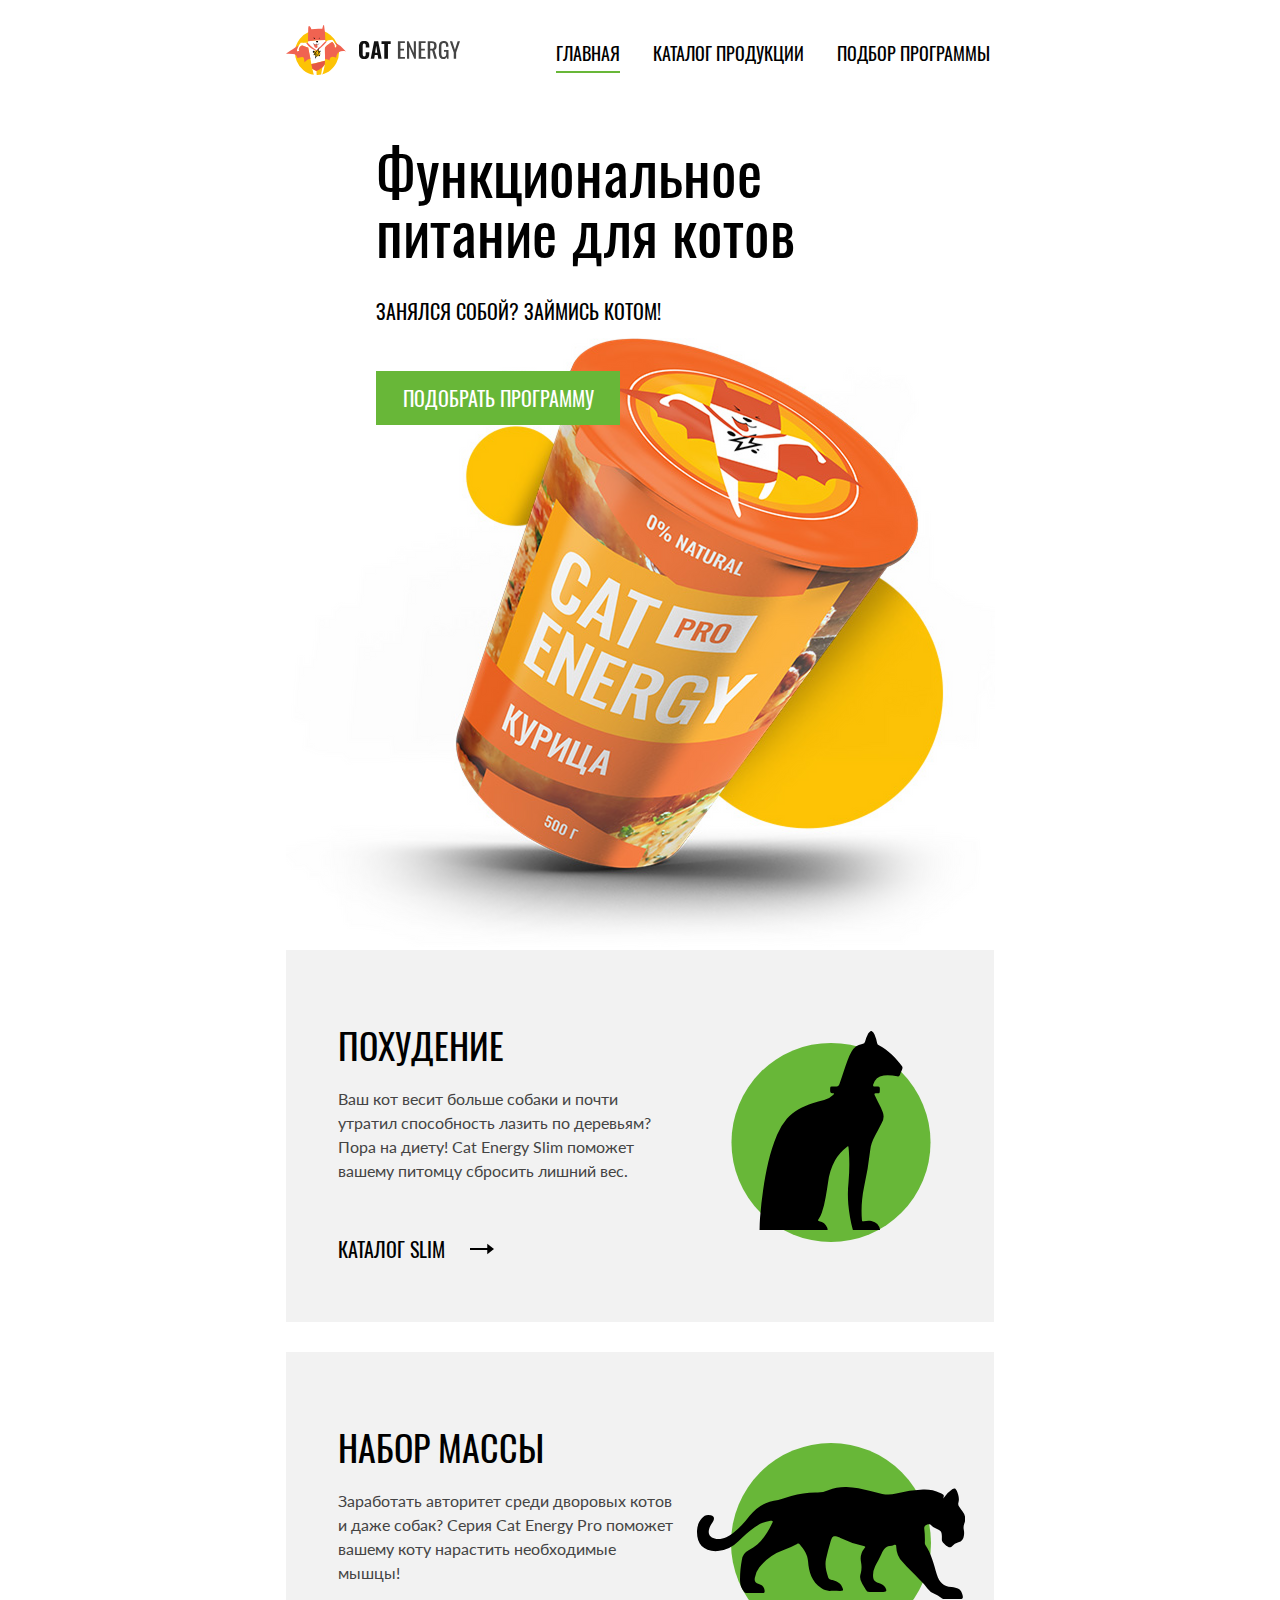
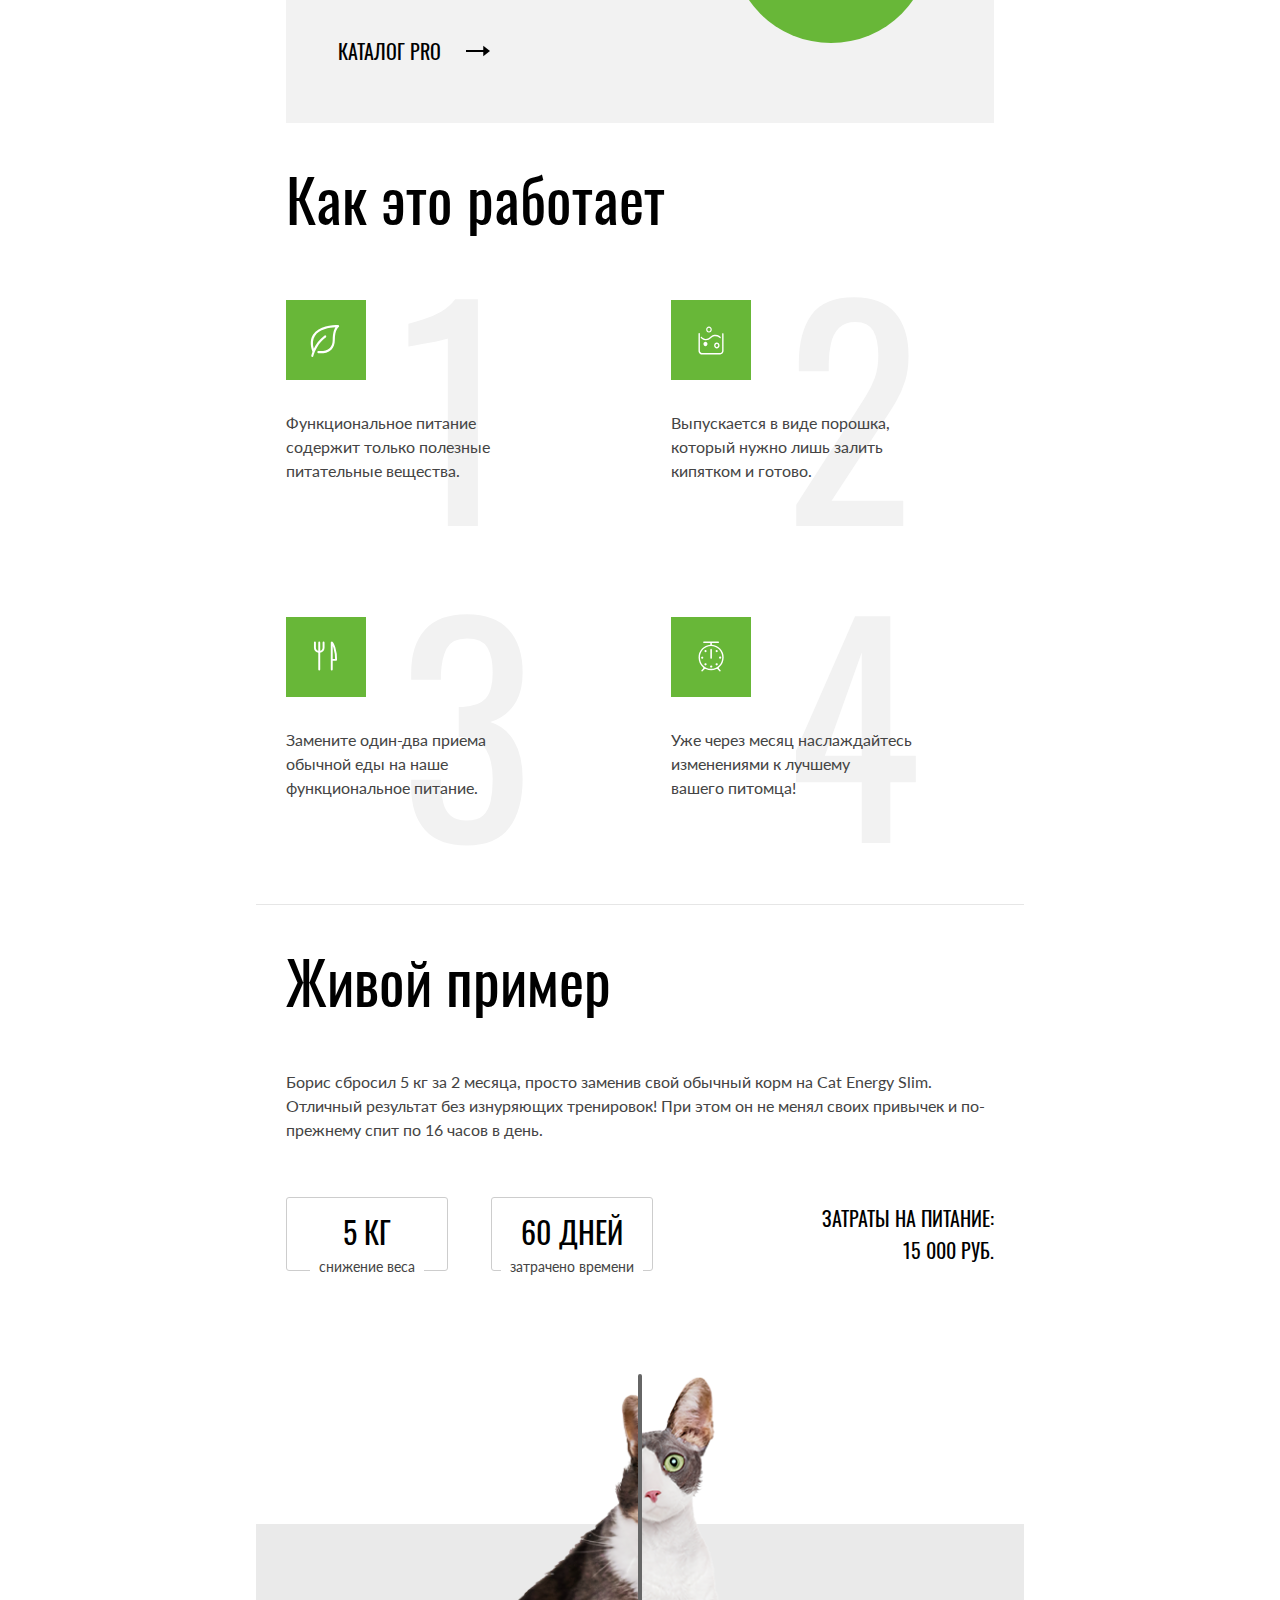
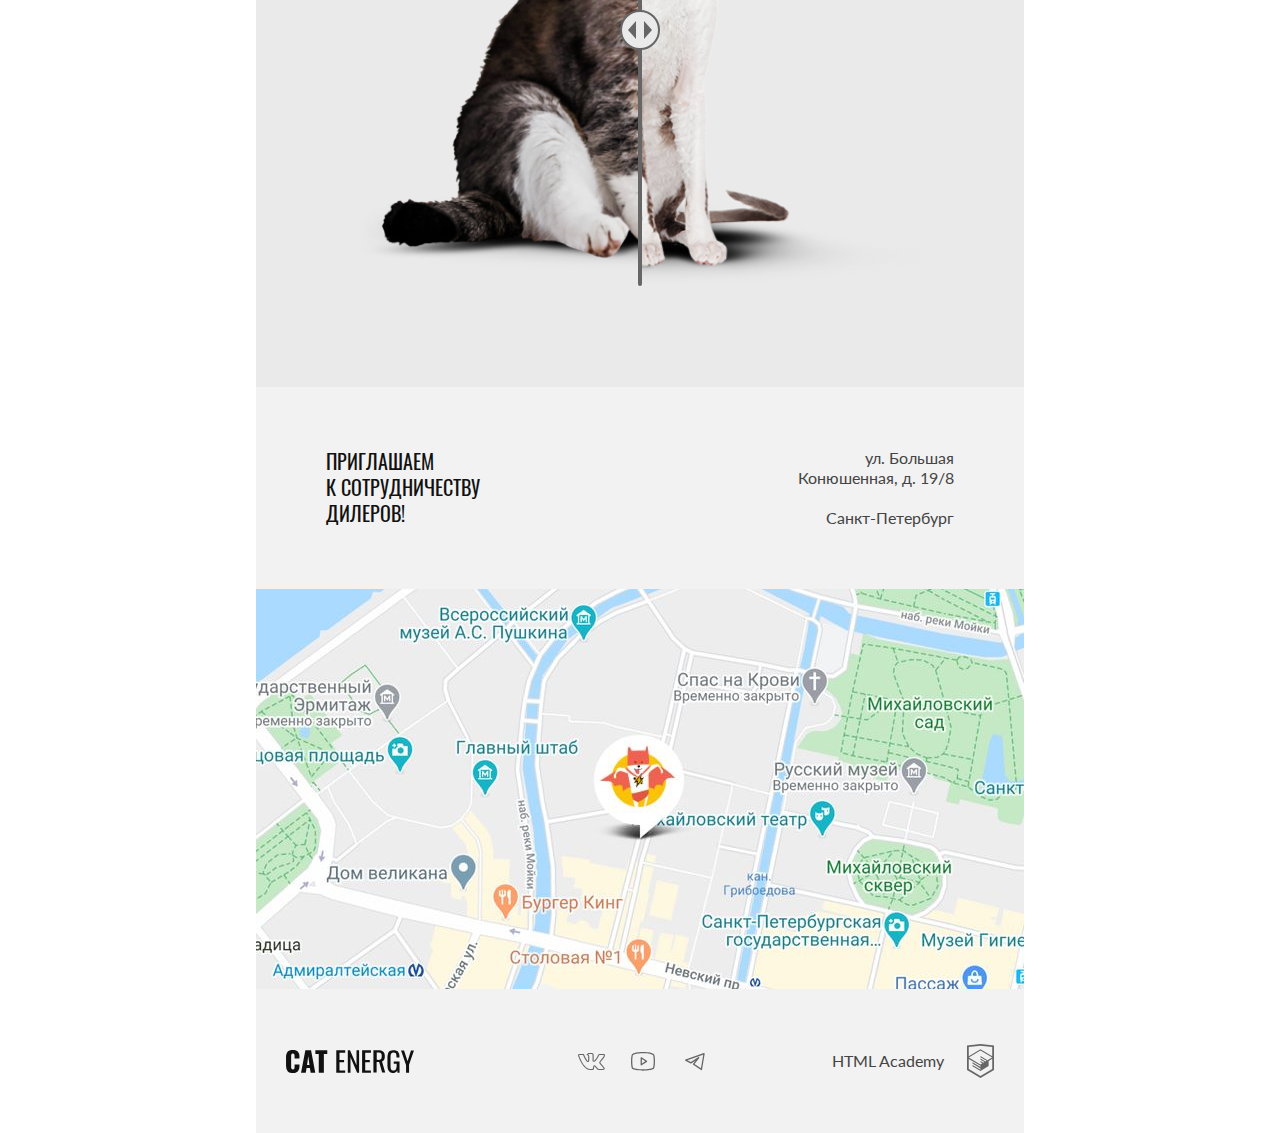
==== commit 81e29d8c: "Deploying to gh-pages from @ catherine-sitnikova/2441799-cat-energy-2@d167a5180f4f9f7597b1b3a2e7e944" ====
--- a/index.html
+++ b/index.html
@@ -1,7 +1 @@
-<!DOCTYPE html><html class="page" lang="ru"><head><meta charset="UTF-8"><title>Кэт энерджи</title><meta name="viewport" content="width=device-width,initial-scale=1"><link rel="stylesheet" href="styles/styles.css"><link rel="icon" href="favicon.ico"><!-- 32×32 --><link rel="icon" href="favicons/favicons-svg.svg" type="image/svg+xml"><link rel="apple-touch-icon" href="favicons/favicons-152.png"><!-- 152×152 --><link rel="manifest" href="manifest.webmanifest"><script src="scripts/index.js" defer="defer"></script></head><body class="page__body"><header class="main-header"><div class="main-header__wrapper main-header__wrapper--index"><div class="main-header__logo-container"><a class="main-header__logo" href="index.html"><picture><source media="(min-width: 1440px)" srcset="images/logo-pic-desktop.svg" width="202" height="59" type="image/svg+xml"><source media="(min-width: 768px)" srcset="images/logo-pic-tablet.svg" width="174" height="50" type="image/svg+xml"><img class="main-header__logo-pic" src="images/logo-pic-mobile.svg" width="33" height="38" alt="Логотип «Кэт энерджи»"></picture><img class="main-header__logo-text" src="images/logo-text.svg" width="101" height="18" alt="CAT ENERGY"> </a><button class="main-header__toggle" type="button"><span class="visually-hidden">Открыть меню</span></button> <button class="main-header__toggle--close" type="button"><span class="visually-hidden">Скрыть меню</span></button></div><nav class="main-nav"><div class="main-nav__wrapper"><ul class="main-nav__list site-list"><li class="site-list__item site-list__item--active"><a href="index.html">главная</a></li><li class="site-list__item"><a href="catalog.html">каталог продукции</a></li><li class="site-list__item"><a href="#">подбор программы</a></li></ul></div></nav></div></header><main class="main-container"><h1 class="visually-hidden">CAT ENERGY - Функциональное питание для котов</h1><section class="promo"><div class="promo__wrapper"><header class="promo__header"><h2 class="visually-hidden">Подбор программы</h2><p class="promo__intro">Функциональное<br>питание для котов</p><p class="promo__slogan">Занялся собой? Займись котом!</p></header><picture><source media="(min-width: 1440px)" width="552" height="499" type="image/png" srcset="images/index-can-desktop@1x.png, images/index-can-desktop@2x.png 2x"><source media="(min-width: 768px)" width="709" height="609" type="image/png" srcset="images/index-can-tablet@1x.png, images/index-can-tablet@2x.png 2x"><img class="promo__img" src="images/index-can-mobile@1x.png" srcset="images/index-can-mobile@2x.png 2x" width="280" height="270" alt="Корм Cat energy"></picture><a class="promo__button button" href="#">подобрать программу</a></div></section><section class="programs"><div class="programs__wrapper"><h2 class="visually-hidden">Программы питания</h2><ul class="programs__list"><li class="programs__item programs__item--slim"><h3 class="programs__title">похудение</h3><p class="programs__description">Ваш кот весит больше собаки и почти утратил способность лазить по деревьям? Пора на диету! Cat Energy Slim поможет вашему питомцу сбросить лишний вес.</p><a class="programs__link" href="#"><span>каталог slim</span></a></li><li class="programs__item programs__item--pro"><h3 class="programs__title">набор массы</h3><p class="programs__description">Заработать авторитет среди дворовых котов и даже собак? Серия Cat Energy Pro поможет вашему коту нарастить необходимые мышцы!</p><a class="programs__link" href="#"><span>каталог pro</span></a></li></ul></div></section><section class="special"><div class="special__wrapper"><h2 class="special__title">Как это работает</h2><ul class="special__list"><li class="special__item special__item--leaf"><p>Функциональное питание содержит только полезные питательные вещества.</p></li><li class="special__item special__item--powder"><p>Выпускается в виде порошка, который нужно лишь залить кипятком и готово.</p></li><li class="special__item special__item--eat"><p>Замените один-два приема обычной еды на наше функциональное питание.</p></li><li class="special__item special__item--clock"><p>Уже через месяц наслаждайтесь изменениями к лучшему вашего&nbsp;питомца!</p></li></ul></div></section><section class="example"><div class="example__wrapper"><h2 class="example__title">Живой пример</h2><p class="example__description">Борис сбросил 5 кг за 2 месяца, просто заменив свой обычный корм на Cat Energy Slim. Отличный результат без изнуряющих тренировок! При этом он не менял своих привычек и по-прежнему спит по 16 часов в день.</p><div class="example__container"><dl class="example__list"><dt class="example__item"><p class="example__item-number">5 КГ</p><p class="example__item-description">снижение веса</p></dt><dd class="example__item"><p class="example__item-number">60 ДНЕЙ</p><p class="example__item-description">затрачено времени</p></dd></dl><span class="example__text"><p>Затраты на питание:</p><p>15 000 РУБ.</p></span></div></div><ul class="example__slider slider__list"><li class="slider__item slider__item--before"><picture><source media="(min-width: 1440px)" width="560" height="512" type="image/png" srcset="images/index-before-tablet@1x.png, images/index-before-tablet@2x.png 2x"><source media="(min-width: 768px)" width="560" height="512" type="image/png" srcset="images/index-before-tablet@1x.png, images/index-before-tablet@2x.png 2x"><img src="images/index-before-mobile@1x.png" srcset="images/index-before-mobile@2x.png 2x" alt="Кот до похудения" width="280" height="256"></picture></li><!-- <li class="slider__item slider__item--after">
-            <picture>
-              <source media="(min-width: 1440px)" width="560" height="512" type="image/png" srcset="images/index-after-tablet@1x.png 1x, images/index-after-tablet@2x.png 2x">
-              <source media="(min-width: 768px)" width="560" height="512" type="image/png" srcset="images/index-after-tablet@1x.png 1x, images/index-after-tablet@2x.png 2x">
-              <img src="images/index-after-mobile@1x.png" srcset="images/index-after-mobile@2x.png 2x" alt="Кот после похудения" width="280" height="256">
-            </picture>
-          </li> --></ul></section></main><footer class="main-footer"><div class="main-footer__address address"><b class="address__intro">Приглашаем<br>к&nbsp;сотрудничеству<br>дилеров!</b><p class="address__description">ул. Большая<br>Конюшенная, д.&nbsp;19/8 <span>Санкт-Петербург</span></p></div><picture><source media="(min-width: 1440px)" width="1440" height="400" type="image/jpeg" srcset="images/index-location-desktop@1x.jpg, images/index-location-desktop@2x.jpg 2x"><source media="(min-width: 768px)" width="768" height="400" type="image/jpeg" srcset="images/index-location-tablet@1x.jpg, images/index-location-tablet@2x.jpg 2x"><img src="images/index-location-mobile@1x.jpg" srcset="images/index-location-mobile@2x.jpg 2x" alt="Где мы находимся" width="320" height="362"></picture><div class="main-footer__contacts contacts"><a class="contacts__logo-text" href="index.html"><span class="visually-hidden">Главная страница CAT ENERDGY</span></a><ul class="contacts__social-list"><li class="contacts__social-item"><a class="contacts__social-link contacts__social-link--vkontakte" href="https://vk.com/htmlacademy"><span class="visually-hidden">Мы в ВКонтакте</span></a></li><li class="contacts__social-item"><a class="contacts__social-link contacts__social-link--youtube" href="https://www.youtube.com/user/htmlacademyru"><span class="visually-hidden">Мы в YouTube</span></a></li><li class="contacts__social-item"><a class="contacts__social-link contacts__social-link--telegram" href="https://t.me/htmlacademy"><span class="visually-hidden">Мы в Telegram</span></a></li></ul><a class="contacts__copyright" href="https://htmlacademy.ru/intensive/adaptive"><p class="contacts__copyright-text">HTML Academy</p><div class="contacts__copyright-pic"></div></a></div></footer></body></html>+<!DOCTYPE html><html class="page" lang="ru"><head><meta charset="UTF-8"><title>Кэт энерджи</title><meta name="viewport" content="width=device-width,initial-scale=1"><link rel="stylesheet" href="styles/styles.css"><link rel="icon" href="favicon.ico"><!-- 32×32 --><link rel="icon" href="favicons/favicons-svg.svg" type="image/svg+xml"><link rel="apple-touch-icon" href="favicons/favicons-152.png"><!-- 152×152 --><link rel="manifest" href="manifest.webmanifest"><script src="scripts/index.js" defer="defer"></script></head><body class="page__body"><div class="page__wrapper"><header class="main-header"><div class="main-header__wrapper main-header__wrapper--index"><div class="main-header__logo-container"><a class="main-header__logo main-header__logo--active" href="#"><picture><source media="(min-width: 1440px)" srcset="images/logo-pic-desktop.svg" width="202" height="59" type="image/svg+xml"><source media="(min-width: 768px)" srcset="images/logo-pic-tablet.svg" width="174" height="50" type="image/svg+xml"><img class="main-header__logo-pic" src="images/logo-pic-mobile.svg" width="33" height="38" alt="Логотип «Кэт энерджи»"></picture></a><img class="main-header__logo-text" src="images/logo-text.svg" width="101" height="18" alt="CAT ENERGY"> <button class="main-header__toggle main-header__toggle--open" type="button"><span class="visually-hidden">Открыть меню</span></button> <button class="main-header__toggle main-header__toggle--close" type="button"><span class="visually-hidden">Скрыть меню</span></button></div><nav class="main-nav main-nav--closed"><ul class="main-nav__list"><li class="main-nav__item main-nav__item--active"><a href="#">главная</a></li><li class="main-nav__item"><a href="catalog.html">каталог продукции</a></li><li class="main-nav__item"><a href="#">подбор программы</a></li></ul></nav></div></header><main class="main-container"><h1 class="visually-hidden">CAT ENERGY - Функциональное питание для котов</h1><section class="promo"><div class="promo__wrapper"><header class="promo__header"><h2 class="visually-hidden">Подбор программы</h2><p class="promo__intro">Функциональное<br>питание для котов</p><p class="promo__slogan">Занялся собой? Займись котом!</p></header><a class="promo__button button" href="#">подобрать программу</a><picture><source media="(min-width: 1440px)" width="552" height="499" type="image/png" srcset="images/index-can-desktop@1x.png, images/index-can-desktop@2x.png 2x"><source media="(min-width: 768px)" width="709" height="609" type="image/png" srcset="images/index-can-tablet@1x.png, images/index-can-tablet@2x.png 2x"><img class="promo__img" src="images/index-can-mobile@1x.png" srcset="images/index-can-mobile@2x.png 2x" width="280" height="270" alt="Корм Cat energy"></picture></div></section><section class="programs"><div class="programs__wrapper"><h2 class="visually-hidden">Программы питания</h2><ul class="programs__list"><li class="programs__item programs__item--slim"><h3 class="programs__title">похудение</h3><p class="programs__description">Ваш кот весит больше собаки и почти утратил способность лазить по деревьям? Пора на диету! Cat Energy Slim поможет вашему питомцу сбросить лишний вес.</p><a class="programs__link" href="#"><span class="programs__link-text">каталог slim</span></a></li><li class="programs__item programs__item--pro"><h3 class="programs__title">набор массы</h3><p class="programs__description">Заработать авторитет среди дворовых котов и даже собак? Серия Cat Energy Pro поможет вашему коту нарастить необходимые мышцы!</p><a class="programs__link" href="#"><span class="programs__link-text">каталог pro</span></a></li></ul></div></section><section class="special"><div class="special__wrapper"><h2 class="special__title">Как это работает</h2><ul class="special__list"><li class="special__item"><p class="special__item-text special__item-text--leaf">Функциональное питание содержит только полезные питательные вещества.</p></li><li class="special__item"><p class="special__item-text special__item-text--powder">Выпускается в виде порошка, который нужно лишь залить кипятком и готово.</p></li><li class="special__item"><p class="special__item-text special__item-text--eat">Замените один-два приема обычной еды на наше функциональное питание.</p></li><li class="special__item"><p class="special__item-text special__item-text--clock">Уже через месяц наслаждайтесь изменениями к лучшему вашего&nbsp;питомца!</p></li></ul></div></section><section class="example"><div class="example__wrapper"><h2 class="example__title">Живой пример</h2><p class="example__description">Борис сбросил 5 кг за 2 месяца, просто заменив свой обычный корм на Cat Energy Slim. Отличный результат без изнуряющих тренировок! При этом он не менял своих привычек и по-прежнему спит по 16 часов в день.</p><div class="example__container"><dl class="example__list"><dt class="example__item"><p class="example__item-number">5 КГ</p><p class="example__item-description">снижение веса</p></dt><dd class="example__item"><p class="example__item-number">60 ДНЕЙ</p><p class="example__item-description">затрачено времени</p></dd></dl><span class="example__text"><p>Затраты на питание:</p><p>15 000 РУБ.</p></span></div></div><div class="example__slider slider__list"><div class="slider__item slider__item--before"></div><div class="slider__item slider__item--after"></div><div class="slider__curtain"><svg class="slider__curtain-pic" width="40" height="40" viewBox="0 0 40 40" fill="#eaeaea" xmlns="http://www.w3.org/2000/svg" aria-hidden="true"><rect x="1" y="1" width="38" height="38" rx="19" fill="#fff"/><rect x="1" y="1" width="38" height="38" rx="19" stroke="#666" stroke-width="2"/><path d="m16 11-8 9 8 9v-18Zm16 9-8-9v18l8-9Z" fill="#666"/></svg></div></div></section></main><footer class="main-footer"><div class="main-footer__address address"><b class="address__intro">Приглашаем<br>к&nbsp;сотрудничеству<br>дилеров!</b><p class="address__description">ул. Большая<br>Конюшенная, д.&nbsp;19/8 <span>Санкт-Петербург</span></p></div><picture><source media="(min-width: 1440px)" width="1440" height="400" type="image/jpeg" srcset="images/location-desktop@1x.jpg, images/location-desktop@2x.jpg 2x"><source media="(min-width: 768px)" width="768" height="400" type="image/jpeg" srcset="images/location-tablet@1x.jpg, images/location-tablet@2x.jpg 2x"><img class="main-footer__location" src="images/location-mobile@1x.jpg" srcset="images/location-mobile@2x.jpg 2x" alt="Где мы находимся" width="320" height="362"></picture><div class="main-footer__contacts contacts"><a class="contacts__logo-text" href="index.html"><span class="visually-hidden">Главная страница CAT ENERDGY</span></a><ul class="contacts__social-list"><li class="contacts__social-item"><a class="contacts__social-link contacts__social-link--vkontakte" href="https://vk.com/htmlacademy"><span class="visually-hidden">Мы в ВКонтакте</span></a></li><li class="contacts__social-item"><a class="contacts__social-link contacts__social-link--youtube" href="https://www.youtube.com/user/htmlacademyru"><span class="visually-hidden">Мы в YouTube</span></a></li><li class="contacts__social-item"><a class="contacts__social-link contacts__social-link--telegram" href="https://t.me/htmlacademy"><span class="visually-hidden">Мы в Telegram</span></a></li></ul><a class="contacts__copyright" href="https://htmlacademy.ru/intensive/adaptive"><p class="contacts__copyright-text">HTML Academy</p><div class="contacts__copyright-pic"><span class="visually-hidden">Иконка логотипа htmlacademy.ru</span></div></a></div></footer></div></body></html>--- a/styles/styles.css
+++ b/styles/styles.css
@@ -1 +1 @@
-@font-face{font-family:Lato;font-weight:400;font-style:normal;font-display:swap;src:url(../fonts/lato/Lato-Regular.woff2)format("woff2")}@font-face{font-family:Oswald;font-weight:400;font-style:normal;font-display:swap;src:url(../fonts/oswald/oswaldregular.woff2)format("woff2")}html{height:100%}*,:before,:after{box-sizing:border-box}body{color:#000;background-color:#fff;min-height:100%;margin:0;font-family:Lato,sans-serif;font-size:14px;line-height:18px}a{color:#000;text-decoration:none}.visually-hidden{white-space:nowrap;-webkit-clip-path:inset(100%);clip-path:inset(100%);clip:rect(0 0 0 0);border:0;width:1px;height:1px;margin:-1px;padding:0;position:absolute;overflow:hidden}.button{text-align:center;text-transform:uppercase;color:#fff;background-color:#68b738;border:none;font-family:Oswald,sans-serif;font-size:16px;line-height:20px}.button:hover,.button:focus{background-color:#5eaa2f}.button:active{color:#ffffff4d;background-color:#5eaa2f}.button--light{color:#444;background-color:#f2f2f2}.button--light:hover,.button--light:focus{background-color:#ebebeb}.button--light:active{color:#444;background-color:#ebebeb}.main-header__wrapper{text-align:center;text-transform:uppercase;font-family:Oswald,sans-serif;font-size:20px;line-height:20px}@media (width>=768px){.main-header__wrapper{justify-content:space-between;padding:25px 30px 0;display:flex}}@media (width>=1440px){.main-header__wrapper{padding:55px 110px 0;position:relative}.main-header__wrapper--index:after{content:"";z-index:-1;color:#fff;background-color:#68b738d9;background-image:linear-gradient(#68b738d9,#68b738d9),url(../images/index-background-desktop@1x.jpg);background-repeat:no-repeat;background-size:cover;width:50%;height:694px;position:absolute;top:0;right:0}}.main-header__logo-container{justify-content:space-between;align-items:center;padding:13px 21px 20px 14px;display:flex;position:relative}@media (width>=768px){.main-header__logo-container{padding:0}.main-header__logo{margin-right:90px}}.main-header__logo:hover,.main-header__logo:focus{opacity:.8}.main-header__logo:active{opacity:.6}.main-header__logo-text{position:absolute;top:50%;left:50%;transform:translate(-50%,-50%)}@media (width>=768px){.main-header__logo-text{display:none}}@media (width>=1440px){.main-header__logo-text{display:none}}.main-header__toggle{background-color:#000;border:none;width:24px;height:24px;padding:4px 0;-webkit-mask-image:url(../icons/stack.svg#navicon);mask-image:url(../icons/stack.svg#navicon)}@media (width>=768px){.main-header__toggle{display:none}}.main-header__toggle--close{background-color:#000;border:none;width:18px;height:18px;padding:0;display:none;-webkit-mask-image:url(../icons/stack.svg#cross);mask-image:url(../icons/stack.svg#cross)}.main-nav{flex-direction:column;display:flex}@media (width>=768px){.main-nav{justify-content:center}}.site-list{margin:0;padding:0;list-style-type:none}@media (width>=768px){.site-list{flex-wrap:wrap;gap:33px;max-width:500px;display:flex}}.site-list__item{border-top:1px solid #e6e6e6;padding-top:22px;padding-bottom:24px}@media (width>=768px){.site-list__item{border:none;padding:0;font-size:18px;line-height:24px}}@media (width>=1440px){.site-list__item{font-size:20px;line-height:29.64px}.site-list__item a{color:#fff}}.promo{position:relative}.promo:before{content:"";z-index:-1;color:#fff;background-color:#68b738d9;background-image:linear-gradient(#68b738d9,#68b738d9),url(../images/index-background-mobile@1x.jpg);background-repeat:no-repeat;background-size:cover;width:100%;height:302px;position:absolute}@media (resolution>=2dppx){.promo:before{background-image:linear-gradient(#68b738d9,#68b738d9),url(../images/index-background-mobile@2x.jpg)}}@media (width>=768px){.promo:before{visibility:hidden}}.promo__wrapper{flex-direction:column;align-items:center;padding:27px 20px 0;display:flex}@media (width>=768px){.promo__wrapper{padding:65px 30px 0}}@media (width>=1440px){.promo__wrapper{padding:29px 110px 0;display:block}}.promo__header{text-align:center;color:#fff;font-family:Oswald,sans-serif}@media (width>=768px){.promo__header{color:#000;text-align:left;align-self:flex-start;padding-left:90px;font-size:60px;line-height:60px}}@media (width>=1440px){.promo__header{color:#000;margin-top:81px;padding-left:80px}}.promo__intro{margin:0 0 25px;font-size:36px;line-height:36px}@media (width>=768px){.promo__intro{font-size:60px;line-height:60px}}.promo__slogan{margin:0 0 29px;font-size:14px;line-height:14px}@media (width>=768px){.promo__slogan{font-size:20px;line-height:20px}}.promo__img{margin:0 auto;display:block}@media (width>=1440px){.promo__img{margin:0;position:relative;bottom:257px;left:448px}}.promo__button{width:280px;height:40px;padding-top:10px}@media (width>=768px){.promo__button{top:50px}}.programs__wrapper{padding:20px}@media (width>=768px){.programs__wrapper{padding:0 30px}}@media (width>=1440px){.programs__wrapper{padding:82px 110px 71px}}.programs__list{gap:20px;margin:0;padding:0;list-style-type:none;display:grid}@media (width>=768px){.programs__list{gap:30px}}@media (width>=1440px){.programs__list{grid-template-columns:1fr 1fr;gap:80px}}.programs__item{background-color:#f2f2f2;padding:30px 33px 18px 20px}@media (width>=768px){.programs__item{padding:77px 332px 53px 52px}}@media (width>=1440px){.programs__item{padding:77px 61px 55px 52px}}.programs__item--slim{background-image:url(../icons/stack.svg#icon-cat-slim);background-position:20px 21px;background-repeat:no-repeat;background-size:50px 53px}@media (width>=768px){.programs__item--slim{background-image:url(../icons/stack.svg#icon-cat-slim);background-position:right 63px top 50%;background-repeat:no-repeat;background-size:200px 211px}}@media (width>=1440px){.programs__item--slim{background-image:url(../icons/stack.svg#icon-cat-slim);background-position:52px 41px;background-repeat:no-repeat;background-size:100px 106px}}.programs__item--pro{background-image:url(../icons/stack.svg#icon-cat-pro);background-position:13px 24px;background-repeat:no-repeat;background-size:67px 50px}@media (width>=768px){.programs__item--pro{background-image:url(../icons/stack.svg#icon-cat-pro);background-position:right 28.87px top 50%;background-repeat:no-repeat;background-size:268px 200px}}@media (width>=1440px){.programs__item--pro{background-image:url(../icons/stack.svg#icon-cat-pro);background-position:33px 47px;background-repeat:no-repeat;background-size:134px 100px}}.programs__title{text-transform:uppercase;margin:0 0 29px 90px;font-family:Oswald,sans-serif;font-size:24px;font-weight:400;line-height:37px}@media (width>=768px){.programs__title{margin:0 0 24px;font-size:36px;line-height:36px}}@media (width>=1440px){.programs__title{margin-bottom:73px;margin-left:162px}}.programs__description{color:#444;margin:0 0 23px}@media (width>=768px){.programs__description{margin-bottom:24px;font-size:16px;line-height:24px}}@media (width>=1440px){.programs__description{margin-bottom:23px}}.programs__link span{text-transform:uppercase;font-family:Oswald,sans-serif;font-size:16px;line-height:16px;position:relative}@media (width>=768px){.programs__link span{font-size:20px;line-height:29.64px}}.programs__link span:after{content:"";background-image:url(../icons/stack.svg#arrow);background-repeat:no-repeat;background-size:24px 12px;width:24px;height:12px;margin-right:8px;position:absolute;top:50%;left:98px;transform:translateY(-50%)}.programs__link:hover,.programs__link:focus{color:#000}.programs__link:active{opacity:.3}.special__wrapper{padding:0 20px 49px}@media (width>=768px){.special__wrapper{padding:45px 30px 47px}}@media (width>=1440px){.special__wrapper{padding:71px 106px 69px 110px}}.special__title{margin:0 0 40px;font-family:Oswald,sans-serif;font-size:36px;font-weight:400;line-height:40px}@media (width>=768px){.special__title{margin-bottom:32px;font-size:60px;line-height:60px}}.special__list{color:#444;flex-direction:column;gap:20px;margin:0;padding:0;list-style-type:none;display:flex}@media (width>=768px){.special__list{flex-flow:wrap;column-gap:137px;font-size:16px;line-height:24px}}@media (width>=1440px){.special__list{column-gap:77px}}.special__item{min-height:60px;position:relative}@media (width>=768px){.special__item{flex-basis:35%;min-height:280px;padding:40px 0 57px}}@media (width>=1440px){.special__item{flex-basis:20%}}.special__item:before{content:"";background-color:#68b738;width:60px;height:60px;position:absolute;left:0}@media (width>=768px){.special__item:before{width:80px;height:80px}}.special__item p{margin:0 0 0 80px}@media (width>=768px){.special__item p{margin:151px 0 0}}.special__item--leaf:after{content:"";background-image:url(../icons/stack.svg#icon-leaf);background-repeat:no-repeat;width:30px;height:32px;position:absolute;top:14px;left:15px}@media (width>=768px){.special__item--leaf:after{top:65px;left:24px}}.special__item--powder:after{content:"";background-image:url(../icons/stack.svg#icon-powder);background-repeat:no-repeat;width:25.98px;height:28.51px;position:absolute;top:16px;left:17.5px}@media (width>=768px){.special__item--powder:after{top:66px;left:27px}}.special__item--eat:after{content:"";background-image:url(../icons/stack.svg#icon-eat);background-repeat:no-repeat;width:25px;height:30px;position:absolute;top:15px;left:17.5px}@media (width>=768px){.special__item--eat:after{top:64px;left:27px}}.special__item--clock:after{content:"";background-image:url(../icons/stack.svg#icon-clock);background-repeat:no-repeat;width:26.09px;height:31px;position:absolute;top:15px;left:17.56px}@media (width>=768px){.special__item--clock:after{top:64px;left:27px}}.example{background:#eaeaea;flex-direction:column;align-items:center;padding:25px 20px 40px;display:flex}@media (width>=768px){.example{background:linear-gradient(#fff 540px,#eaeaea 540px);padding:45px 30px 101px}}@media (width>=1440px){.example{background:linear-gradient(#fff 136px,#eaeaea 136px);flex-direction:row;gap:227px;padding:0 110px 75px}}.example__wrapper{flex-direction:column;align-items:stretch;display:flex}@media (width>=768px){.example__wrapper{align-items:stretch}}.example__title{margin:0 0 40px;font-family:Oswald,sans-serif;font-size:36px;font-weight:400;line-height:40px}@media (width>=768px){.example__title{margin-bottom:60px;font-size:60px;line-height:60px}}@media (width>=1440px){.example__title{margin-bottom:146px}}.example__description{color:#444;margin:0 0 20px}@media (width>=768px){.example__description{margin-bottom:55px;font-size:16px;line-height:24px}}@media (width>=1440px){.example__description{margin-bottom:69px}}.example__container{flex-direction:column;align-items:center;display:flex}@media (width>=768px){.example__container{flex-direction:row;justify-content:space-between;align-items:flex-start;column-gap:167px}}@media (width>=1440px){.example__container{flex-direction:column;gap:55px}}.example__list{flex-direction:row;justify-content:space-between;gap:32px;margin:0 0 20px;display:flex}@media (width>=768px){.example__list{gap:43px}}@media (width>=1440px){.example__list{gap:42px}}.example__item{text-align:center;width:124px;height:70px;margin:0;position:relative}@media (width>=768px){.example__item{width:162px;height:77px}}.example__item-number{border:1px solid #cdcdcd;border-radius:3px;margin:0;padding-top:14.47px;padding-bottom:17.53px;font-family:Oswald,sans-serif;font-size:24px;line-height:24px}@media (width>=768px){.example__item-number{padding-top:15px;padding-bottom:20px;font-size:30px;line-height:37px}}.example__item-description{color:#444;background-color:#eaeaea;margin:0;padding:0 22px;font-size:12px;line-height:12px;position:absolute;top:47px;left:50%;transform:translate(-50%)}@media (width>=768px){.example__item-description{white-space:nowrap;background-color:#fff;padding:0 9px;font-size:14px;line-height:14px;top:63px}}@media (width>=1440px){.example__item-description{background-color:#eaeaea}}.example__text{text-transform:uppercase;justify-content:center;gap:3px;margin:0 0 20px;font-family:Oswald,sans-serif;line-height:20px;display:flex}.example__text p:first-child,.example__text p:nth-child(2){margin:0}@media (width>=768px){.example__text{text-align:right;flex-direction:column;align-items:flex-end;margin:11px 0 17px;font-size:20px;line-height:20px}}@media (width>=1440px){.example__text{flex-direction:row;gap:63px;margin:0}}.slider__list{margin:0;padding:0;list-style-type:none}.cards{padding-top:27px}@media (width>=768px){.cards{padding-top:65px}}@media (width>=1440px){.cards{padding-top:74px}}.cards__header{margin:0 0 41px;padding-left:20px;font-family:Oswald,sans-serif;font-size:36px;font-weight:400;line-height:36px}@media (width>=768px){.cards__header{margin-bottom:165px;padding-left:30px;font-size:60px;line-height:60px}}@media (width>=1440px){.cards__header{padding-left:110px}}.cards__list{margin:0;padding:0;list-style-type:none;display:grid}@media (width>=768px){.cards__list{grid-template-rows:430px 430px 430px 430px;grid-template-columns:324px 324px;gap:141px 60px;padding:0 30px}}@media (width>=1440px){.cards__list{grid-template-rows:430px 430px;grid-template-columns:245px 245px 245px 245px;gap:144px 80px;padding:0 110px}}.cards__item{border-top:1px solid #ebebeb;grid-template:"pic header""pic tablet""button button"40px/50% 50%;justify-items:stretch;padding:20px 20px 25px;display:grid}.cards__item:last-child{border-bottom:1px solid #ebebeb}@media (width>=768px){.cards__item{background-color:#f2f2f2;border:none;grid-template:"pic"155px"header""tablet""button"40px;padding:0 50px 40px}}@media (width>=1440px){.cards__item{padding:0 38px 40px}}.cards__title{text-transform:uppercase;color:#222;grid-area:header;width:76px;margin:0 0 14px;font-family:Oswald,sans-serif;font-size:16px;font-weight:400;line-height:20px}@media (width>=768px){.cards__title{text-align:center;width:100%;margin-bottom:13px;padding:0 47px;font-size:20px;line-height:24px}}@media (width>=1440px){.cards__title{width:100%;margin-bottom:15.4px;padding:0 15px}}.cards__pic{grid-area:pic;justify-content:center;margin-bottom:22px;display:flex}@media (width>=768px){.cards__pic--small{margin-top:-52px}.cards__pic--big{margin-top:-67px}}.cards__table{color:#444;grid-area:tablet;margin:0 0 21px;font-size:12px;line-height:16px}@media (width>=768px){.cards__table{margin-bottom:32px;font-size:16px;line-height:20px}}.cards__button{grid-area:button}.cards-table{flex-direction:column;display:flex}.cards-table__row{justify-content:space-between;display:flex}@media (width>=768px){.cards-table__row{border-bottom:1px solid #cdcdcd;padding:8px 0 5px}}.cards-table__description{margin:0}.cards-all{background-image:url(../icons/stack.svg#plus);background-position:50% 25px;background-repeat:no-repeat;background-size:30px 30px;grid-template:"header""text""button"40px/100%;justify-items:stretch;padding:78px 20px 40px}@media (width>=768px){.cards-all{background-color:#0000;background-position:50% 50px;border:1px solid #f2f2f2;padding:150px 38px 40px}}.cards-all__title{text-align:center;width:100%;margin-bottom:23px;padding:0;position:relative}@media (width>=768px){.cards-all__title{padding:0 56px}}@media (width>=1440px){.cards-all__title{padding:0 16px}}.cards__text{text-align:center;color:#444;grid-area:text;margin:0 0 21px;font-size:12px;line-height:16px}@media (width>=768px){.cards__text{margin-bottom:82px;padding:0 40px;font-size:16px;line-height:18px}}@media (width>=1440px){.cards__text{margin-bottom:90px;padding:0}}.sub-products{padding:25px 20px 0}@media (width>=768px){.sub-products{padding:74px 30px 0}}@media (width>=1440px){.sub-products{padding:71px 109px 0 110px}}.sub-products__wrapper{flex-direction:column;align-items:stretch;row-gap:35px;display:flex}@media (width>=768px){.sub-products__wrapper{row-gap:70px}}@media (width>=1440px){.sub-products__wrapper{flex-direction:row;justify-content:space-between;column-gap:81px}}.sub-products__title{grid-area:header;margin:0 0 36px;font-family:Oswald,sans-serif;font-size:24px;font-weight:400;line-height:24px}@media (width>=768px){.sub-products__title{margin-bottom:80px;font-size:32px;line-height:32px}}@media (width>=1440px){.sub-products__title{font-size:40px;line-height:40px}}.sub-products__list{flex-direction:column;justify-content:space-between;margin:0;padding:0;list-style-type:none;display:flex}.sub-products__item{border-top:1px solid #cdcdcd;grid-template:"header""table""button"40px;gap:13px;padding:13px 0 19px;display:grid}.sub-products__item:last-child{border-bottom:1px solid #cdcdcd}@media (width>=768px){.sub-products__item{border-left:1px solid #cdcdcd;border-right:1px solid #cdcdcd;grid-template:"header table""button button"40px;padding:26px 38px 28px}}@media (width>=1440px){.sub-products__item{border-left:none;border-right:none;grid-template:"header table button"40px/285px 285px 244px;align-items:center;gap:40px;padding:15px 0;display:grid}}.sub-products__item-title{text-transform:uppercase;margin:0;font-family:Oswald,sans-serif;font-size:16px;font-weight:400;line-height:16px}@media (width>=768px){.sub-products__item-title{font-size:20px;line-height:20px}}.sub-products__table{color:#444;justify-content:space-between;margin:0;padding-bottom:2px;font-size:14px;line-height:14px;display:flex}@media (width>=768px){.sub-products__table{justify-content:space-between;column-gap:49px;font-size:16px;line-height:20px}}.sub-products__table-number{grid-area:table;margin:0}.sub-products__button{grid-area:button;align-self:stretch}.gift{background-color:#68b738d9;background-image:linear-gradient(#68b738d9,#68b738d9),url(../images/catalog-background-mobile@1x.png);background-repeat:no-repeat;background-size:cover;padding:58.91px 58px 43.02px;position:relative}@media (resolution>=2dppx){.gift{background-image:linear-gradient(#68b738d9,#68b738d9),url(../images/catalog-background-mobile@2x.png)}}@media (width>=768px){.gift{background-color:#68b738d9;background-image:linear-gradient(#68b738d9,#68b738d9),url(../images/catalog-background-tablet@1x.png);padding:71px 125px 69px 77px}}@media (width>=768px) and (resolution>=2dppx){.gift{background-image:linear-gradient(#68b738d9,#68b738d9),url(../images/catalog-background-tablet@2x.png)}}@media (width>=1440px){.gift{background-color:#68b738d9;background-image:linear-gradient(#68b738d9,#68b738d9),url(../images/catalog-background-desktop@1x.png);height:288px;padding:56px 42px 43px}}@media (width>=1440px) and (resolution>=2dppx){.gift{background-image:linear-gradient(#68b738d9,#68b738d9),url(../images/catalog-background-desktop@2x.png)}}.gift:before{content:"";background-image:url(../icons/stack.svg#icon-gift);background-repeat:no-repeat;background-size:cover;width:78px;height:80.03px;display:block;position:absolute;top:58.91px;left:50%;transform:translate(-50%)}@media (width>=768px){.gift:before{top:50%;left:77px;transform:translateY(-50%)}}@media (width>=1440px){.gift:before{top:56px;left:50%;transform:translate(-50%)}}.gift__description{text-align:center;color:#fff;margin:128.05px 0 0;font-size:16px;font-weight:400;line-height:20px}@media (width>=768px){.gift__description{text-align:left;margin:0 0 0 344px}}@media (width>=1440px){.gift__description{text-align:center;margin:129px 0 0}}.subscribe{padding:40px 20px}@media (width>=768px){.subscribe{padding:80px 68px}}@media (width>=1440px){.subscribe{padding:96px 110px 104px}}.subscribe__title{margin:0 0 32px;font-family:Oswald,sans-serif;font-size:24px;font-weight:400;line-height:24px}@media (width>=768px){.subscribe__title{margin-bottom:66px;font-size:32px;line-height:32px}}@media (width>=1440px){.subscribe__title{margin-bottom:72px;font-size:40px;line-height:40px}}.subscribe__text{text-align:center;margin:0 0 24px;font-family:Oswald,sans-serif;font-size:16px;font-weight:400;line-height:24px}@media (width>=768px){.subscribe__text{font-size:24px;line-height:32px}}.subscribe__form{flex-direction:column;gap:16px;display:flex}@media (width>=768px){.subscribe__form{flex-direction:row;justify-content:center;align-items:center;gap:0}}@media (width>=1440px){.subscribe__form{justify-content:center}}.subscribe__input{color:#444;border:1px solid #cdcdcd;width:100%;padding:13px;font-family:Oswald,sans-serif;font-size:20px;font-weight:400;line-height:29.64px}.subscribe__input::placeholder{color:#444}@media (width>=768px){.subscribe__input{border:none;outline:1px solid #cdcdcd;min-width:376px;height:54px}}@media (width>=1440px){.subscribe__input{min-width:496px}}.subscribe__button{height:56px}@media (width>=768px){.subscribe__button{width:256px}}.main-footer{background-color:#f2f2f2}.main-footer__location{display:block}.main-footer__address--light{background-color:#fff}.address{justify-content:space-between;padding:20px 26px;display:flex}@media (width>=768px){.address{padding:60px 70px}}@media (width>=1440px){.address{z-index:1;background-color:#fff;width:565px;margin-bottom:-201px;padding:60px 80px;position:relative;top:95px;left:110px}}.address__intro{text-transform:uppercase;text-align:left;color:#111;font-family:Oswald,sans-serif;font-size:16px;font-weight:400;line-height:20px}@media (width>=768px){.address__intro{font-size:20px;line-height:26px}}.address__description{text-align:left;color:#444;margin:0;line-height:20px}.address__description span{display:block}@media (width>=768px){.address__description{text-align:right;font-size:16px;line-height:20px}.address__description span{margin-top:20px}}@media (width>=1440px){.address__description{text-align:left}}.contacts{flex-direction:column;justify-content:space-between;align-items:center;padding:20px;display:flex}@media (width>=768px){.contacts{flex-direction:row;padding:55px 30px}}@media (width>=1440px){.contacts{padding:66px 110px}}.contacts__logo-text{background-color:#111;background-size:128px 24px;width:128px;height:64px;padding:20px 0;-webkit-mask-image:url(../images/logo-text.svg);mask-image:url(../images/logo-text.svg);-webkit-mask-position:50%;mask-position:50%;-webkit-mask-repeat:no-repeat;mask-repeat:no-repeat}@media (width>=768px){.contacts__logo-text{height:24px;padding:0}}.contacts__social-list{border-top:1px solid #d9d9d9;border-bottom:1px solid #d9d9d9;justify-content:center;gap:24px;width:100%;margin:0;padding:20px 0;list-style-type:none;display:flex}@media (width>=768px){.contacts__social-list{border:none;width:auto;padding:0}}.contacts__social-link{background-color:#666;width:28px;height:22px;display:block;-webkit-mask-position:50%;mask-position:50%;-webkit-mask-size:28px 22px;mask-size:28px 22px;-webkit-mask-repeat:no-repeat;mask-repeat:no-repeat}.contacts__social-link--vkontakte{-webkit-mask-image:url(../icons/stack.svg#icon-vkontakte);mask-image:url(../icons/stack.svg#icon-vkontakte)}.contacts__social-link--youtube{-webkit-mask-image:url(../icons/stack.svg#icon-youtube);mask-image:url(../icons/stack.svg#icon-youtube)}.contacts__social-link--telegram{-webkit-mask-image:url(../icons/stack.svg#icon-telegram);mask-image:url(../icons/stack.svg#icon-telegram)}.contacts__copyright{justify-content:space-between;align-items:center;width:100%;padding:20px 0;display:flex}@media (width>=768px){.contacts__copyright{gap:23px;width:auto;padding:0}}.contacts__copyright-text{color:#444;margin:0;font-size:16px;line-height:20px}.contacts__copyright-pic{background-color:#666;width:27px;height:34px;display:block;-webkit-mask-image:url(../icons/stack.svg#icon-html-academy);mask-image:url(../icons/stack.svg#icon-html-academy);-webkit-mask-position:50%;mask-position:50%;-webkit-mask-size:27px 34px;mask-size:27px 34px;-webkit-mask-repeat:no-repeat;mask-repeat:no-repeat}+@font-face{font-family:Lato;font-weight:400;font-style:normal;font-display:swap;src:url(../fonts/lato/Lato-Regular.woff2)format("woff2")}@font-face{font-family:Oswald;font-weight:400;font-style:normal;font-display:swap;src:url(../fonts/oswald/oswaldregular.woff2)format("woff2")}html{height:100%}*,:before,:after{box-sizing:border-box}body{color:#000;background-color:#fff;min-height:100%;margin:0;font-family:Lato,sans-serif;font-size:14px;line-height:18px}.page__wrapper{width:320px;min-height:100%;margin:0 auto}@media (width>=768px){.page__wrapper{width:768px}}@media (width>=1440px){.page__wrapper{width:1440px}}a{color:#000;text-decoration:none}.visually-hidden{white-space:nowrap;-webkit-clip-path:inset(100%);clip-path:inset(100%);clip:rect(0 0 0 0);border:0;width:1px;height:1px;margin:-1px;padding:0;position:absolute;overflow:hidden}.button{text-align:center;text-transform:uppercase;color:#fff;cursor:pointer;background-color:#68b738;border:none;font-family:Oswald,sans-serif;font-size:16px;line-height:20px}.button:hover,.button:focus{background-color:#5eaa2f}.button:active{color:#ffffff4d;background-color:#5eaa2f}.button--light{color:#444;background-color:#f2f2f2}.button--light:hover,.button--light:focus{background-color:#ebebeb}.button--light:active{color:#444;background-color:#ebebeb}.main-nav{z-index:1;background-color:#fff;flex-direction:column;display:flex}@media (width<=767px){.main-nav{width:320px;margin-bottom:2px;position:absolute}}@media (width>=768px){.main-nav{background-color:#0000;justify-content:center}}@media (width<=767px){.main-nav--closed{display:none}}.main-nav__list{margin:0;padding:0;list-style-type:none}@media (width>=768px){.main-nav__list{flex-wrap:wrap;gap:33px;max-width:500px;display:flex}}.main-nav__item{border-top:1px solid #e6e6e6;padding-top:21px;padding-bottom:24px}@media (width>=768px){.main-nav__item{border:none;padding:12px 0 8px;font-size:18px;line-height:24px}}@media (width>=1440px){.main-nav__item{padding:14px 0 8px;font-size:20px;line-height:29.64px}.main-nav__item a{color:#fff}}.main-nav__item:hover{opacity:.6}.main-nav__item:active{opacity:.3}@media (width>=768px){.main-nav__item--active{pointer-events:none;position:relative}.main-nav__item--active:after{content:"";background-color:#68b738;height:2px;position:absolute;bottom:0;left:0;right:0}}@media (width>=768px) and (width>=1440px){.main-nav__item--active:after{background-color:#fff}}@media (width<=767px){.main-header{z-index:1;background-color:#fff;width:320px;position:fixed;top:0}}.main-header__wrapper{text-align:center;text-transform:uppercase;font-family:Oswald,sans-serif;font-size:20px;line-height:20px}@media (width>=768px){.main-header__wrapper{justify-content:space-between;gap:94px;padding:25px 34px 0 30px;display:flex}}@media (width>=1440px){.main-header__wrapper{padding:55px 110px 0;position:relative}.main-header__wrapper--index:after{content:"";z-index:-1;color:#fff;background-color:#68b738d9;background-image:linear-gradient(#68b738d9,#68b738d9),url(../images/index-background-desktop@1x.jpg);background-repeat:no-repeat;background-size:cover;width:50%;height:694px;position:absolute;top:0;right:0}}@media (width>=1440px) and (resolution>=2dppx){.main-header__wrapper--index:after{background-image:linear-gradient(#68b738d9,#68b738d9),url(../images/index-background-desktop@2x.jpg)}}.main-header__logo-container{justify-content:space-between;align-items:center;padding:13px 21px 14px 20px;display:flex;position:relative}@media (width>=768px){.main-header__logo-container{padding:0}}.main-header__logo:hover,.main-header__logo:focus{opacity:.8}.main-header__logo:active{opacity:.6}.main-header__logo--active{pointer-events:none}.main-header__logo-text{position:absolute;top:50%;left:50%;transform:translate(-50%,-50%)}@media (width>=768px){.main-header__logo-text{display:none}}@media (width>=1440px){.main-header__logo-text{display:none}}.main-header__toggle{cursor:pointer;border:none;width:24px;height:24px;padding:4px 0}@media (width>=768px){.main-header__toggle{display:none}}.main-header__toggle--open{background-color:#000;-webkit-mask-image:url(../icons/stack.svg#navicon);mask-image:url(../icons/stack.svg#navicon)}.main-header__toggle--close{background-color:#000;border:none;width:18px;height:18px;padding:0;display:none;-webkit-mask-image:url(../icons/stack.svg#cross);mask-image:url(../icons/stack.svg#cross)}.promo{position:relative}.promo:before{content:"";z-index:-1;color:#fff;background-color:#68b738d9;background-image:linear-gradient(#68b738d9,#68b738d9),url(../images/index-background-mobile@1x.jpg);background-repeat:no-repeat;background-size:cover;width:100%;height:302px;position:absolute}@media (resolution>=2dppx){.promo:before{background-image:linear-gradient(#68b738d9,#68b738d9),url(../images/index-background-mobile@2x.jpg)}}@media (width>=768px){.promo:before{visibility:hidden}}.promo__wrapper{flex-direction:column;align-items:center;padding:27px 20px 0;display:flex}@media (width<=767px){.promo__wrapper{margin-top:65px}}@media (width>=768px){.promo__wrapper{align-items:stretch;padding:65px 30px 0}}@media (width>=1440px){.promo__wrapper{padding:29px 190px 0;display:block}}.promo__header{text-align:center;color:#fff;font-family:Oswald,sans-serif}@media (width>=768px){.promo__header{z-index:1;color:#000;text-align:left;align-self:flex-start;margin-left:90px;font-size:60px;line-height:60px}}@media (width>=1440px){.promo__header{color:#000;margin:80px 0 40px}}.promo__intro{margin:0 0 25px;font-size:36px;line-height:36px}@media (width>=768px){.promo__intro{margin-bottom:40px;font-size:60px;line-height:60px}}.promo__slogan{text-transform:uppercase;margin:0 0 29px;font-size:14px;line-height:14px}@media (width>=768px){.promo__slogan{margin-bottom:50px;font-size:20px;line-height:20px}}@media (width>=1440px){.promo__slogan{margin-bottom:52px}}.promo__img{margin:0 auto 3px;display:block}@media (width>=768px){.promo__img{margin-top:-87px}}@media (width>=1440px){.promo__img{margin:-363px 0 0;position:relative;left:34.6%}}.promo__button{order:4;width:280px;height:40px;padding:10px}@media (width>=768px){.promo__button{z-index:1;order:0;width:244px;height:54px;margin-left:90px;padding:14px;font-size:20px;line-height:26px;display:block}}@media (width>=1440px){.promo__button{width:244px;height:54px;margin:0;padding:14px}}.programs__wrapper{padding:20px}@media (width>=768px){.programs__wrapper{padding:0 30px}}@media (width>=1440px){.programs__wrapper{margin-top:134px;padding:0 110px 71px}}.programs__list{gap:20px;margin:0;padding:0;list-style-type:none;display:grid}@media (width>=768px){.programs__list{gap:30px}}@media (width>=1440px){.programs__list{grid-template-columns:1fr 1fr;gap:80px}}.programs__item{background-color:#f2f2f2;padding:30px 33px 18px 20px}@media (width>=768px){.programs__item{padding:77px 316px 57px 52px}}@media (width>=1440px){.programs__item{padding:73px 61px 59px 52px}}.programs__item--slim{background-image:url(../icons/stack.svg#icon-cat-slim);background-position:20px 21px;background-repeat:no-repeat;background-size:50px 53px}@media (width>=768px){.programs__item--slim{background-image:url(../icons/stack.svg#icon-cat-slim);background-position:right 63px top 81px;background-repeat:no-repeat;background-size:200px 211px}}@media (width>=1440px){.programs__item--slim{background-image:url(../icons/stack.svg#icon-cat-slim);background-position:50px 35px;background-repeat:no-repeat;background-size:100px 106px}}.programs__item--pro{background-image:url(../icons/stack.svg#icon-cat-pro);background-position:13px 24px;background-repeat:no-repeat;background-size:67px 50px}@media (width>=768px){.programs__item--pro{background-image:url(../icons/stack.svg#icon-cat-pro);background-position:right 29px top 91px;background-repeat:no-repeat;background-size:268px 200px}}@media (width>=1440px){.programs__item--pro{background-image:url(../icons/stack.svg#icon-cat-pro);background-position:33px 43px;background-repeat:no-repeat;background-size:134px 100px}}.programs__title{text-transform:uppercase;margin:0 0 29px 70px;font-family:Oswald,sans-serif;font-size:24px;font-weight:400;line-height:37px}@media (width>=768px){.programs__title{margin:0 0 24px;font-size:36px;line-height:36px}}@media (width>=1440px){.programs__title{margin-bottom:73px;margin-left:162px}}.programs__description{color:#444;margin:0 0 20px;padding-bottom:23px}@media (width<=767px){.programs__description{padding-bottom:23px;position:relative}.programs__description:after{content:"";background-color:#d9d9d9;min-width:240px;height:1px;position:absolute;bottom:0;left:0}}@media (width>=768px){.programs__description{margin-bottom:52px;padding:0;font-size:16px;line-height:24px}}@media (width>=1440px){.programs__description{margin-bottom:27px}}.programs__link{width:139px}@media (width>=768px){.programs__link{width:165px}}.programs__link:hover,.programs__link:focus{color:#000}.programs__link:active{opacity:.3}.programs__link:hover .programs__link-text:after{background-position:0;transition:background-position .5s}.programs__link-text{text-transform:uppercase;padding-right:47px;font-family:Oswald,sans-serif;font-size:16px;line-height:16px;position:relative}@media (width>=768px){.programs__link-text{padding-right:57px;font-size:20px;line-height:29.64px}}.programs__link-text:after{content:"";background-image:url(../icons/stack.svg#icon-arrow);background-position:-8px;background-repeat:no-repeat;background-size:32px 12px;width:32px;height:12px;position:absolute;top:50%;right:0;transform:translateY(-50%)}.special__wrapper{padding:0 20px 49px}@media (width>=768px){.special__wrapper{border-bottom:1px solid #e6e6e6;padding:45px 30px 47px}}@media (width>=1440px){.special__wrapper{border:none;padding:0 110px 69px}}.special__title{margin:0 0 40px;font-family:Oswald,sans-serif;font-size:36px;font-weight:400;line-height:40px}@media (width>=768px){.special__title{margin-bottom:32px;font-size:60px;line-height:60px}}.special__list{color:#444;flex-direction:column;gap:20px;margin:0;padding:0;list-style-type:none;display:flex}@media (width>=768px){.special__list{flex-flow:wrap;gap:37px 137px;font-size:16px;line-height:24px}}@media (width>=1440px){.special__list{column-gap:77px}}.special__item{min-height:60px;position:relative}@media (width>=768px){.special__item{counter-increment:chapter 1;flex-basis:35%}.special__item:before{content:counter(chapter);z-index:-1;color:#f2f2f2;font-family:Oswald,Arial,sans-serif;font-size:280px;font-weight:400;line-height:280px;position:absolute;bottom:0;left:114px}}@media (width>=1440px){.special__item{flex-basis:20.25%}}.special__item-text{margin:1px 0 0 80px}.special__item-text:before{content:"";background-color:#68b738;width:60px;height:60px;position:absolute;left:0}@media (width>=768px){.special__item-text:before{width:80px;height:80px;top:40px;left:0}.special__item-text{min-height:280px;margin:0;padding:151px 0 57px}}.special__item-text--leaf:after{content:"";background-image:url(../icons/stack.svg#icon-leaf);background-repeat:no-repeat;width:30px;height:32px;position:absolute;top:14px;left:15px}@media (width>=768px){.special__item-text--leaf:after{top:65px;left:24px}}.special__item-text--powder:after{content:"";background-image:url(../icons/stack.svg#icon-powder);background-repeat:no-repeat;width:25.98px;height:28.51px;position:absolute;top:16px;left:17.5px}@media (width>=768px){.special__item-text--powder:after{top:66px;left:27px}}.special__item-text--eat:after{content:"";background-image:url(../icons/stack.svg#icon-eat);background-repeat:no-repeat;width:25px;height:30px;position:absolute;top:15px;left:17.5px}@media (width>=768px){.special__item-text--eat:after{top:64px;left:27px}}.special__item-text--clock:after{content:"";background-image:url(../icons/stack.svg#icon-clock);background-repeat:no-repeat;width:26.09px;height:31px;position:absolute;top:15px;left:17.56px}@media (width>=768px){.special__item-text--clock:after{top:64px;left:27px}}.example{background:#eaeaea;flex-direction:column;align-items:center;padding:25px 20px 40px;display:flex}@media (width>=768px){.example{background:linear-gradient(#fff 619px,#eaeaea 619px);padding:45px 30px 101px}}@media (width>=1440px){.example{background:linear-gradient(#fff 136px,#eaeaea 136px);flex-direction:row;gap:227px;padding:0 110px 67px}}.example__wrapper{flex-direction:column;align-items:stretch;display:flex}@media (width>=768px){.example__wrapper{align-items:stretch;margin-bottom:80px}}@media (width>=1440px){.example__wrapper{width:434px;margin:0}}.example__title{margin:0 0 40px;font-family:Oswald,sans-serif;font-size:36px;font-weight:400;line-height:40px}@media (width>=768px){.example__title{margin-bottom:60px;font-size:60px;line-height:60px}}@media (width>=1440px){.example__title{margin-bottom:146px}}.example__description{color:#444;margin:0 0 20px}@media (width>=768px){.example__description{margin-bottom:55px;font-size:16px;line-height:24px}}@media (width>=1440px){.example__description{margin-bottom:69px}}.example__container{flex-direction:column;align-items:center;display:flex}@media (width>=768px){.example__container{flex-direction:row;justify-content:space-between;align-items:flex-start;column-gap:167px}}@media (width>=1440px){.example__container{flex-direction:column}}.example__list{flex-direction:row;justify-content:space-between;gap:32px;margin:0 0 20px;display:flex}@media (width>=768px){.example__list{gap:43px}}@media (width>=1440px){.example__list{margin-bottom:55px}}.example__item{text-align:center;width:124px;height:70px;margin:0;position:relative}@media (width>=768px){.example__item{width:162px;height:77px}}.example__item-number{border:1px solid #cdcdcd;border-radius:3px;margin:0;padding-top:14.47px;padding-bottom:17.53px;font-family:Oswald,sans-serif;font-size:24px;line-height:24px}@media (width>=768px){.example__item-number{padding-top:15px;padding-bottom:20px;font-size:30px;line-height:37px}}.example__item-description{color:#444;background-color:#eaeaea;margin:0;padding:0 22px;font-size:12px;line-height:12px;position:absolute;top:47px;left:50%;transform:translate(-50%)}@media (width>=768px){.example__item-description{white-space:nowrap;background-color:#fff;padding:0 9px;font-size:14px;line-height:14px;top:63px}}@media (width>=1440px){.example__item-description{background-color:#eaeaea}}.example__text{text-transform:uppercase;justify-content:center;gap:3px;margin:0 0 20px;font-family:Oswald,sans-serif;line-height:20px;display:flex}.example__text p{margin:0}@media (width>=768px){.example__text{text-align:right;flex-direction:column;align-items:flex-end;margin:11px 0 17px;font-size:20px;line-height:20px}.example__text p{margin-bottom:9px}}@media (width>=1440px){.example__text{flex-direction:row;gap:63px;margin:0}}.slider__list{width:280px;height:256px;margin:0;padding:0;list-style-type:none;position:relative}@media (width>=768px){.slider__list{width:560px;height:512px}}@media (width>=1440px){.slider__list{bottom:10px}}.slider__item{width:100%;height:100%;position:absolute}.slider__item--before{background-image:url(../images/index-before-mobile@1x.png);background-repeat:no-repeat;background-size:cover;width:50%}@media (resolution>=2dppx){.slider__item--before{background-image:url(../images/index-before-mobile@2x.png)}}@media (width>=768px){.slider__item--before{background-image:url(../images/index-before-tablet@1x.png)}}@media (width>=768px) and (resolution>=2dppx){.slider__item--before{background-image:url(../images/index-before-tablet@2x.png)}}.slider__item--after{background-image:url(../images/index-after-mobile@1x.png);background-position-x:100%;background-repeat:no-repeat;background-size:cover;width:50%;right:0}@media (resolution>=2dppx){.slider__item--after{background-image:url(../images/index-after-mobile@2x.png)}}@media (width>=768px){.slider__item--after{background-image:url(../images/index-after-tablet@1x.png)}}@media (width>=768px) and (resolution>=2dppx){.slider__item--after{background-image:url(../images/index-after-tablet@2x.png)}}.slider__curtain{cursor:pointer;background-color:#666;border-radius:2px;width:4px;height:256px;position:absolute;left:50%;transform:translate(-50%)}@media (width>=768px){.slider__curtain{width:4px;height:512px}}.slider__curtain:hover{background-color:#68b738}.slider__curtain:hover rect{stroke:#68b738}.slider__curtain:hover path{fill:#68b738}.slider__curtain:active,.slider__curtain:active rect,.slider__curtain:active path{opacity:.6}.slider__curtain svg{position:absolute;top:50%;left:50%;transform:translate(-50%,-50%)}.cards{padding-top:66px}@media (width>=768px){.cards{padding-top:65px}}@media (width>=1440px){.cards{padding-top:74px}}.cards__header{margin:0 0 41px;padding-left:20px;font-family:Oswald,sans-serif;font-size:36px;font-weight:400;line-height:36px}@media (width<=767px){.cards__header{border-top:1px solid #ebebeb;padding-top:27px}}@media (width>=768px){.cards__header{margin-bottom:165px;padding-left:30px;font-size:60px;line-height:60px}}@media (width>=1440px){.cards__header{padding-left:110px}}.cards__list{margin:0;padding:0;list-style-type:none;display:grid}@media (width>=768px){.cards__list{grid-template-rows:430px 430px 430px 430px;grid-template-columns:324px 324px;gap:141px 60px;padding:0 30px}}@media (width>=1440px){.cards__list{grid-template-rows:430px 430px;grid-template-columns:245px 245px 245px 245px;justify-items:center;gap:144px 80px;padding:0 110px}}.cards__item{border-top:1px solid #ebebeb;grid-template:"pic header""pic tablet""button button"/50% 50%;justify-items:stretch;padding:20px 20px 25px;display:grid}.cards__item:last-child{border-bottom:1px solid #ebebeb}@media (width>=768px){.cards__item{background-color:#f2f2f2;border:none;grid-template:"pic"161px"header""tablet""button"40px;justify-items:center;padding:0 37px 40px}}@media (width>=1440px){.cards__item{grid-template:"pic"151px"header""tablet""button"40px;padding:0 38px 40px}}.cards__title{text-transform:uppercase;color:#222;grid-area:header;width:76px;margin:0 0 14px;font-family:Oswald,sans-serif;font-size:16px;font-weight:400;line-height:20px}@media (width>=768px){.cards__title{text-align:center;width:100%;margin-bottom:13px;padding:0 47px;font-size:20px;line-height:24px}}@media (width>=1440px){.cards__title{width:100%;margin-bottom:15.4px;padding:0 21px}}.cards__pic{object-fit:none;grid-area:pic;justify-content:center;align-items:center;width:140px;height:107px;display:flex}@media (width>=768px){.cards__pic{width:200px;height:210px}.cards__pic--small{margin-top:-70px;padding:0 19.5px}.cards__pic--big{margin-top:-70px}}.cards__table{color:#444;grid-area:tablet;margin:0 0 21px;font-size:12px;line-height:16px}@media (width>=768px){.cards__table{width:250px;margin-bottom:32px;font-size:16px;line-height:20px}}@media (width>=1440px){.cards__table{width:169px}}.cards__button{grid-area:button;height:40px}@media (width>=768px){.cards__button{width:250px}}@media (width>=1440px){.cards__button{width:169px}}.cards-table{flex-direction:column;display:flex}.cards-table__row{justify-content:space-between;display:flex}@media (width>=768px){.cards-table__row{border-bottom:1px solid #cdcdcd;padding:7px 0 4px}}.cards-table__description{margin:0}.cards-all{background-image:url(../icons/stack.svg#plus);background-position:50% 25px;background-repeat:no-repeat;background-size:30px 30px;grid-template:"header""text""button"/100%;justify-items:stretch;padding:78px 20px 24px}@media (width>=768px){.cards-all{background-color:#0000;background-position:50% 50px;background-size:60px 60px;border:1px solid #f2f2f2;padding:160px 37px 40px}}@media (width>=1440px){.cards-all{padding:150px 38px 40px}}.cards-all__title{text-align:center;width:100%;margin-bottom:8px;padding:0;position:relative}@media (width>=768px){.cards-all__title{margin-bottom:23px;padding:0 56px}}@media (width>=1440px){.cards-all__title{padding:0 16px}}.cards__text{text-align:center;color:#444;grid-area:text;margin:0 0 21px;font-size:12px;line-height:16px}@media (width>=768px){.cards__text{margin-bottom:82px;padding:0 40px;font-size:16px;line-height:18px}}@media (width>=1440px){.cards__text{margin-bottom:90px;padding:0}}.sub-products{padding:23px 0 0}@media (width>=768px){.sub-products{padding:74px 0 0}}@media (width>=1440px){.sub-products{padding:71px 0 0}}.sub-products__wrapper{flex-direction:column;align-items:stretch;row-gap:35px;padding:0 20px;display:flex}@media (width>=768px){.sub-products__wrapper{row-gap:70px;padding:0 30px}}@media (width>=1440px){.sub-products__wrapper{flex-direction:row;justify-content:space-between;column-gap:81px;padding:0 109px}}.sub-products__title{background-color:#fff;grid-area:header;width:-moz-fit-content;width:fit-content;margin:0 0 36px 20px;font-family:Oswald,sans-serif;font-size:24px;font-weight:400;line-height:24px;position:relative;box-shadow:-40px 0 #fff,40px 0 #fff}.sub-products__title:after{content:"";z-index:-1;background:#68b738;width:100vw;height:2px;position:absolute;top:50%;right:0;transform:translateY(-50%);box-shadow:100vw 0 #68b738}@media (width>=768px){.sub-products__title{margin:0 0 80px 70px;font-size:32px;line-height:32px}}@media (width>=1440px){.sub-products__title{margin:0 0 80px 110px;font-size:40px;line-height:40px}}.sub-products__list{flex-direction:column;justify-content:space-between;margin:0;padding:0;list-style-type:none;display:flex}.sub-products__item{border-top:1px solid #cdcdcd;grid-template:"header""table""button"40px;padding:12px 0 19px;display:grid}.sub-products__item:last-child{border-bottom:1px solid #cdcdcd}@media (width>=768px){.sub-products__item{border-left:1px solid #cdcdcd;border-right:1px solid #cdcdcd;grid-template:"header table""button button"40px;padding:25px 38px 27px}}@media (width>=1440px){.sub-products__item{border-left:none;border-right:none;grid-template:"header table button"40px/285px 285px 244px;align-items:center;gap:40px;padding:15px 0;display:grid}}.sub-products__item-title{text-transform:uppercase;margin:0 0 13px;font-family:Oswald,sans-serif;font-size:16px;font-weight:400;line-height:16px}@media (width>=768px){.sub-products__item-title{margin-bottom:25px;font-size:20px;line-height:20px}}@media (width>=1440px){.sub-products__item-title{margin:0}}.sub-products__table{color:#444;justify-content:space-between;margin:0 0 15px;font-size:14px;line-height:14px;display:flex}@media (width>=768px){.sub-products__table{justify-content:flex-end;column-gap:49px;margin-bottom:25px;margin-left:auto;font-size:16px;line-height:20px}}@media (width>=1440px){.sub-products__table{justify-content:space-between;margin:0}}.sub-products__table-number{grid-area:table;margin:0}.sub-products__button{grid-area:button;align-self:stretch;height:40px}.gift{background-color:#68b738d9;background-image:linear-gradient(#68b738d9,#68b738d9),url(../images/catalog-background-mobile@1x.png);background-repeat:no-repeat;background-size:cover;padding:58.91px 58px 43.02px;position:relative}@media (resolution>=2dppx){.gift{background-image:linear-gradient(#68b738d9,#68b738d9),url(../images/catalog-background-mobile@2x.png)}}@media (width>=768px){.gift{background-color:#68b738d9;background-image:linear-gradient(#68b738d9,#68b738d9),url(../images/catalog-background-tablet@1x.png);padding:71px 125px 69px 77px}}@media (width>=768px) and (resolution>=2dppx){.gift{background-image:linear-gradient(#68b738d9,#68b738d9),url(../images/catalog-background-tablet@2x.png)}}@media (width>=1440px){.gift{background-color:#68b738d9;background-image:linear-gradient(#68b738d9,#68b738d9),url(../images/catalog-background-desktop@1x.png);height:288px;padding:56px 42px 43px}}@media (width>=1440px) and (resolution>=2dppx){.gift{background-image:linear-gradient(#68b738d9,#68b738d9),url(../images/catalog-background-desktop@2x.png)}}.gift:before{content:"";background-image:url(../icons/stack.svg#icon-gift);background-repeat:no-repeat;background-size:cover;width:78px;height:80.03px;display:block;position:absolute;top:56px;left:50%;transform:translate(-50%)}@media (width>=768px){.gift:before{top:50%;left:77px;transform:translateY(-50%)}}@media (width>=1440px){.gift:before{top:56px;left:50%;transform:translate(-50%)}}.gift__description{text-align:center;color:#fff;margin:126px 0 0;font-size:16px;font-weight:400;line-height:20px}@media (width>=768px){.gift__description{text-align:left;margin:0 0 0 344px}}@media (width>=1440px){.gift__description{text-align:center;margin:129px 0 0}}.subscribe{padding:40px 0}@media (width>=768px){.subscribe{padding:80px 0}}@media (width>=1440px){.subscribe{padding:96px 0 104px}}.subscribe__wrapper{padding:0 20px}@media (width>=768px){.subscribe__wrapper{padding:0 68px}}@media (width>=1440px){.subscribe__wrapper{padding:0 110px}}.subscribe__title{background-color:#fff;width:-moz-fit-content;width:fit-content;margin:0 0 32px 20px;font-family:Oswald,sans-serif;font-size:24px;font-weight:400;line-height:24px;position:relative;box-shadow:-40px 0 #fff,40px 0 #fff}.subscribe__title:after{content:"";z-index:-1;background:#68b738;width:100vw;height:2px;position:absolute;top:50%;right:0;transform:translateY(-50%);box-shadow:100vw 0 #68b738}@media (width>=768px){.subscribe__title{margin:0 0 66px 70px;font-size:32px;line-height:32px}}@media (width>=1440px){.subscribe__title{margin:0 0 72px 110px;font-size:40px;line-height:40px}}.subscribe__text{text-align:center;margin:0 0 24px;font-family:Oswald,sans-serif;font-size:16px;font-weight:400;line-height:24px}@media (width>=768px){.subscribe__text{font-size:24px;line-height:32px}}.subscribe__form{flex-direction:column;gap:16px;display:flex}@media (width>=768px){.subscribe__form{flex-direction:row;justify-content:center;align-items:center;gap:0}}@media (width>=1440px){.subscribe__form{justify-content:center}}.subscribe__input{color:#444;border:1px solid #cdcdcd;width:100%;padding:12px;font-family:Oswald,sans-serif;font-size:20px;font-weight:400;line-height:29.64px}.subscribe__input::placeholder{color:#444}@media (width>=768px){.subscribe__input{border:none;outline:1px solid #cdcdcd;min-width:376px;height:54px}}@media (width>=1440px){.subscribe__input{min-width:496px}}.subscribe__input:hover{outline:1px solid #cdcdcd}.subscribe__input:focus,.subscribe__input:active{outline:2px solid #444}.subscribe__button{height:56px;font-size:20px;line-height:26px}@media (width>=768px){.subscribe__button{width:256px}}.main-footer{background-color:#f2f2f2}.main-footer__location{display:block}.main-footer__address--light{background-color:#fff}.address{justify-content:space-between;padding:26px 20px;display:flex}@media (width>=768px){.address{padding:61px 70px}}@media (width>=1440px){.address{z-index:1;background-color:#fff;width:565px;margin-bottom:-200px;padding:60px 80px;position:relative;top:95px;left:110px}}.address__intro{text-transform:uppercase;text-align:left;color:#111;font-family:Oswald,sans-serif;font-size:16px;font-weight:400;line-height:20px}@media (width>=768px){.address__intro{font-size:20px;line-height:26px}}.address__description{text-align:left;color:#444;margin:0;line-height:20px}.address__description span{display:block}@media (width>=768px){.address__description{text-align:right;font-size:16px;line-height:20px}.address__description span{margin-top:20px}}@media (width>=1440px){.address__description{text-align:left}}.contacts{flex-direction:column;justify-content:space-between;align-items:center;padding:20px;display:flex}@media (width>=768px){.contacts{flex-direction:row;gap:120px;padding:55px 30px}}@media (width>=1440px){.contacts{padding:66px 110px}}.contacts__logo-text{background-color:#111;background-size:128px 24px;width:128px;height:64px;padding:20px 0;-webkit-mask-image:url(../images/logo-text.svg);mask-image:url(../images/logo-text.svg);-webkit-mask-position:50%;mask-position:50%;-webkit-mask-repeat:no-repeat;mask-repeat:no-repeat}@media (width>=768px){.contacts__logo-text{height:24px;margin-right:40px;padding:0}}.contacts__logo-text:hover,.contacts__logo-text:focus{opacity:.8}.contacts__logo-text:active{opacity:.6}.contacts__social-list{border-top:1px solid #d9d9d9;border-bottom:1px solid #d9d9d9;justify-content:center;gap:24px;width:100%;margin:0;padding:20px 0;list-style-type:none;display:flex}@media (width>=768px){.contacts__social-list{border:none;width:auto;padding:0}}.contacts__social-link{background-color:#666;width:28px;height:22px;display:block;-webkit-mask-position:50%;mask-position:50%;-webkit-mask-size:28px 22px;mask-size:28px 22px;-webkit-mask-repeat:no-repeat;mask-repeat:no-repeat}.contacts__social-link:hover,.contacts__social-link:focus{background-color:#68b738}.contacts__social-link:active{opacity:.3;background-color:#68b738}.contacts__social-link--vkontakte{-webkit-mask-image:url(../icons/stack.svg#icon-vkontakte);mask-image:url(../icons/stack.svg#icon-vkontakte)}.contacts__social-link--youtube{-webkit-mask-image:url(../icons/stack.svg#icon-youtube);mask-image:url(../icons/stack.svg#icon-youtube)}.contacts__social-link--telegram{-webkit-mask-image:url(../icons/stack.svg#icon-telegram);mask-image:url(../icons/stack.svg#icon-telegram)}.contacts__copyright{justify-content:space-between;align-items:center;width:100%;padding:20px 0;display:flex}@media (width>=768px){.contacts__copyright{gap:23px;width:auto;padding:0}}.contacts__copyright:hover>.contacts__copyright-pic,.contacts__copyright:focus>.contacts__copyright-pic{background-color:#68b738}.contacts__copyright:active{opacity:.3}.contacts__copyright-text{color:#444;margin:0;font-size:16px;line-height:20px}.contacts__copyright-pic{background-color:#666;width:27px;height:34px;display:block;-webkit-mask-image:url(../icons/stack.svg#icon-html-academy);mask-image:url(../icons/stack.svg#icon-html-academy);-webkit-mask-position:50%;mask-position:50%;-webkit-mask-size:27px 34px;mask-size:27px 34px;-webkit-mask-repeat:no-repeat;mask-repeat:no-repeat}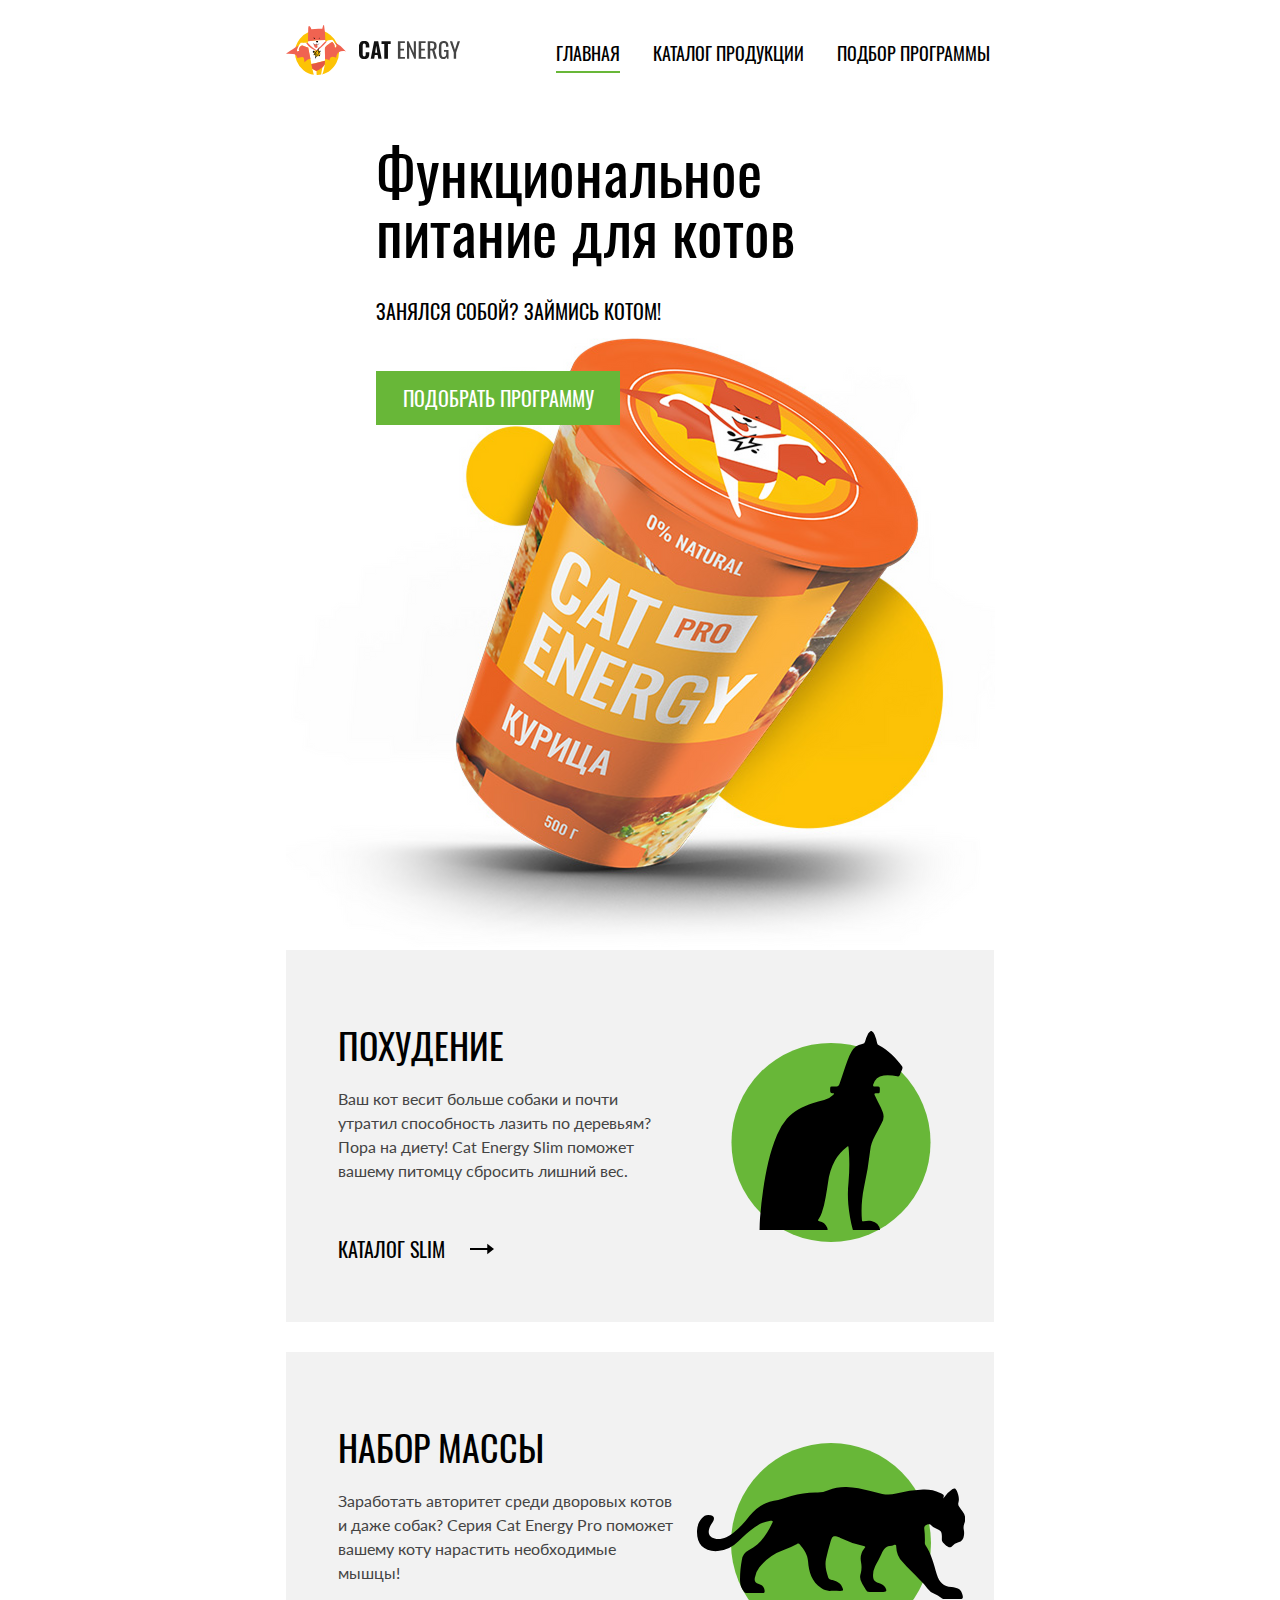
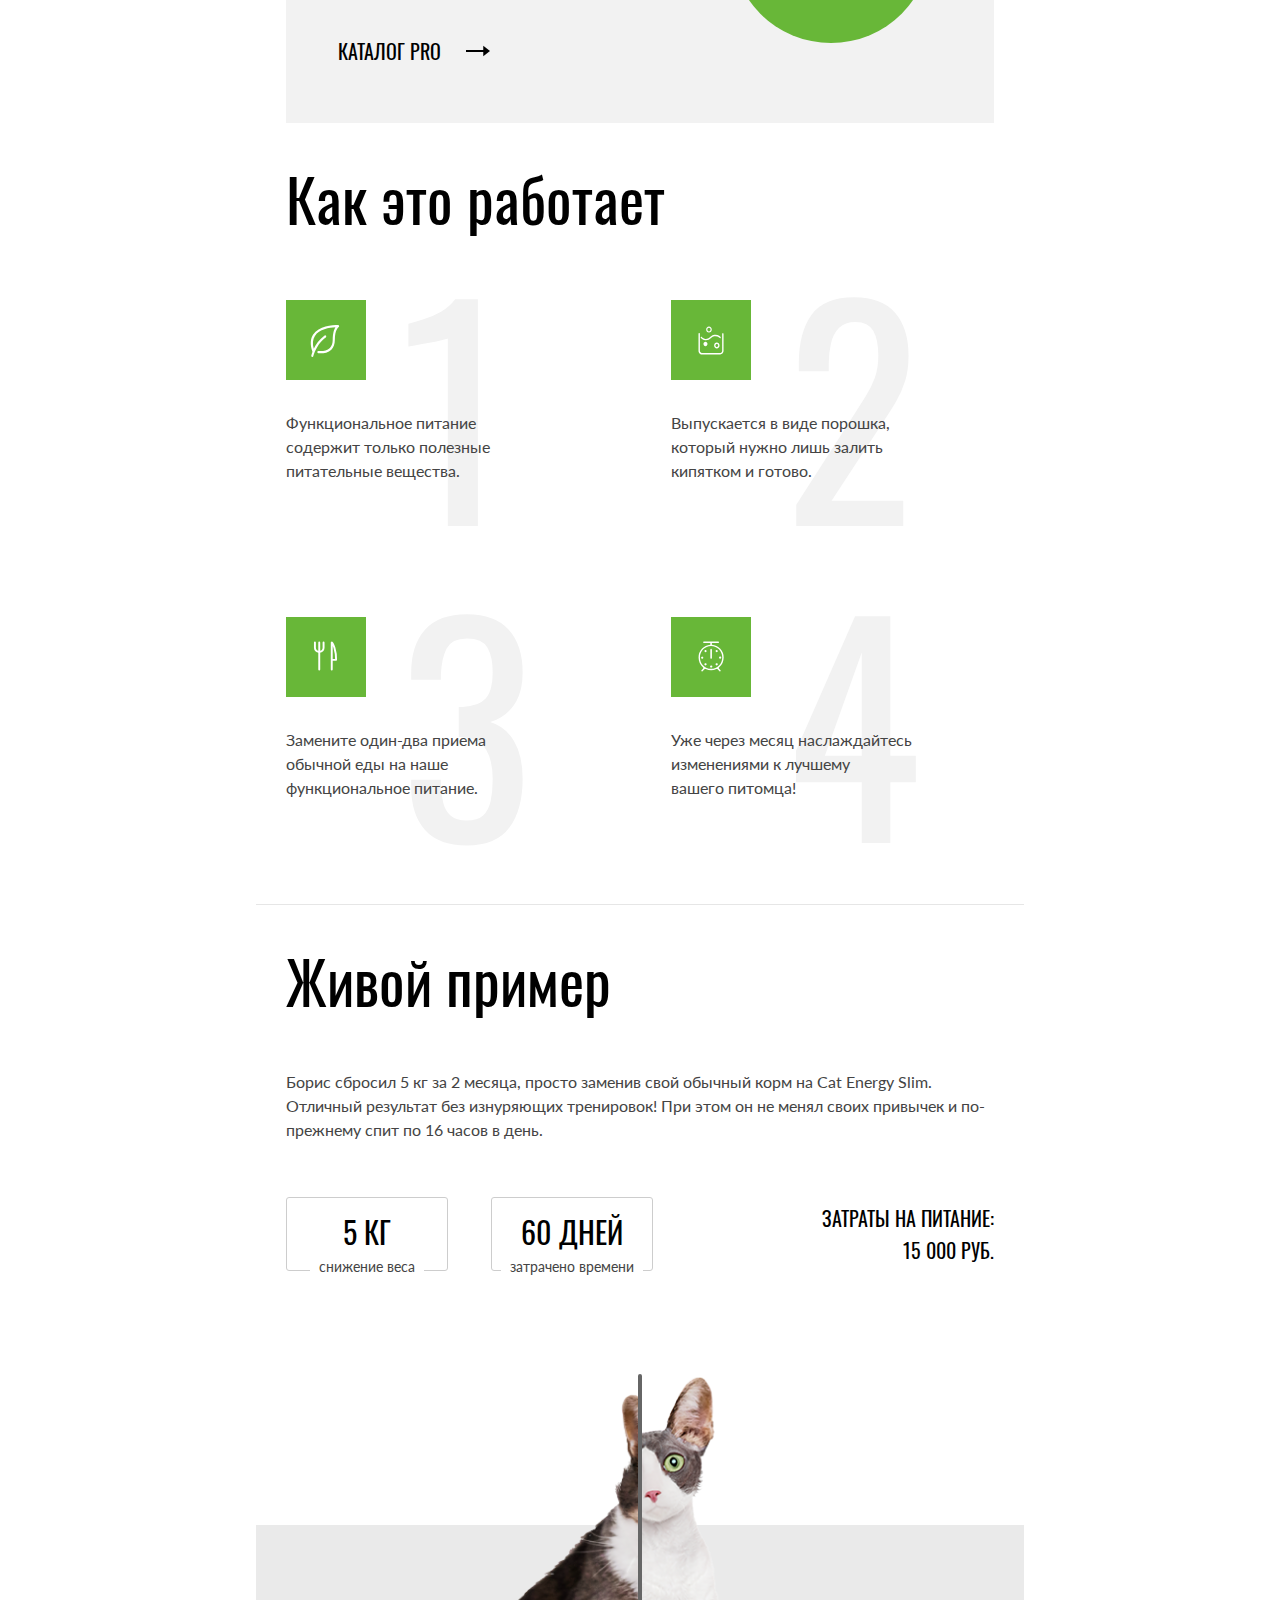
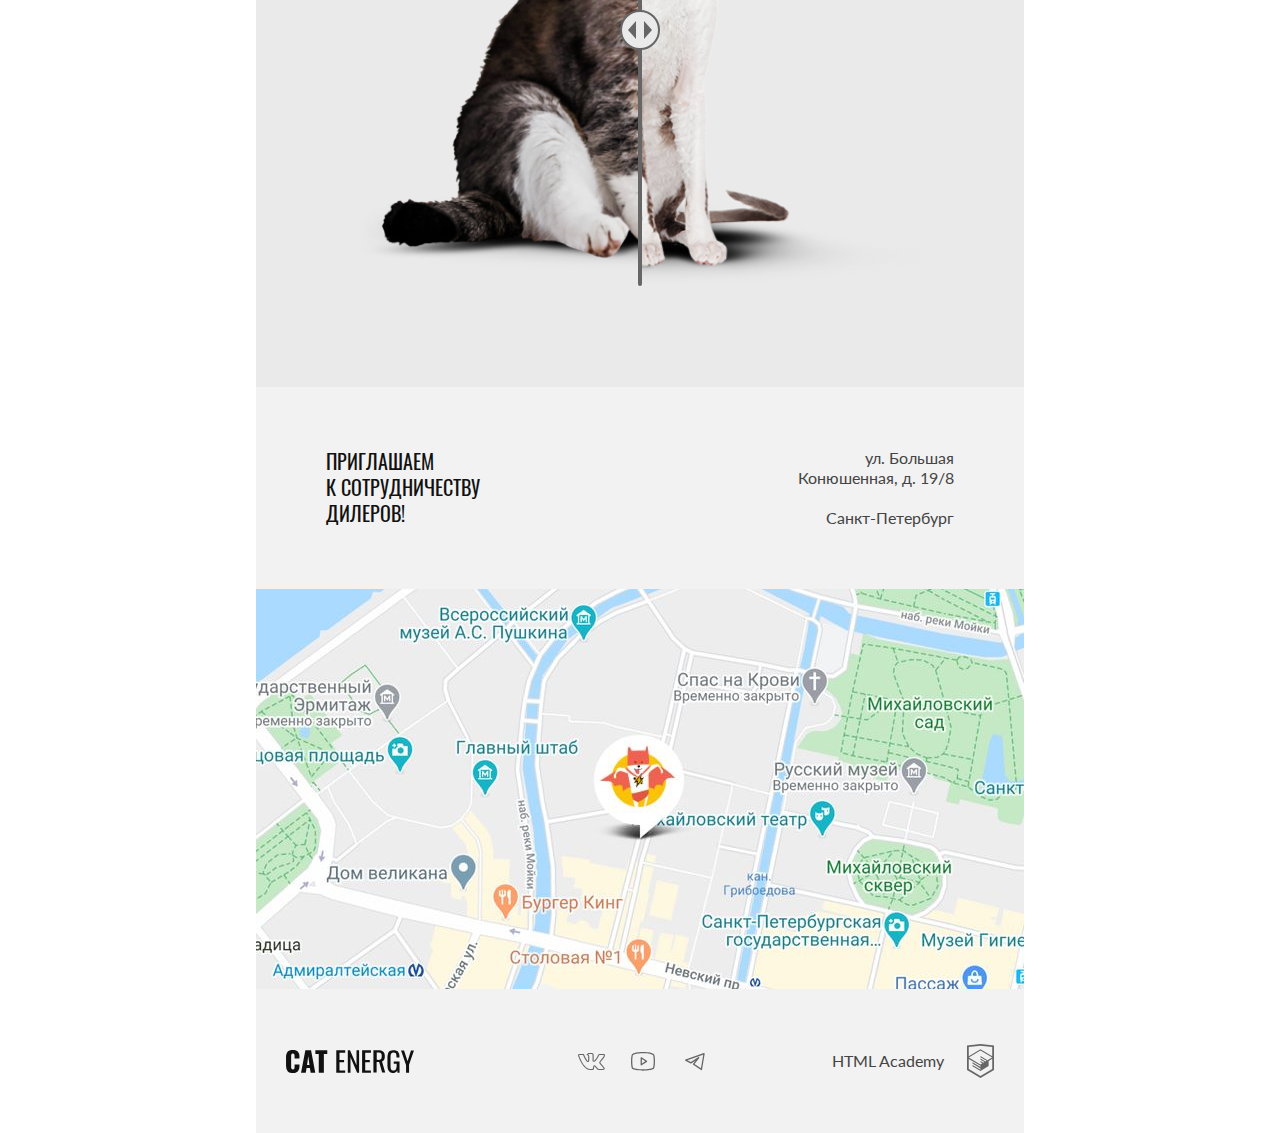
==== commit 6618d199: "Deploying to gh-pages from @ catherine-sitnikova/2441799-cat-energy-2@727aa7d46f3996f549a519bc2ff24f" ====
--- a/index.html
+++ b/index.html
@@ -1 +1 @@
-<!DOCTYPE html><html class="page" lang="ru"><head><meta charset="UTF-8"><title>Кэт энерджи</title><meta name="viewport" content="width=device-width,initial-scale=1"><link rel="stylesheet" href="styles/styles.css"><link rel="icon" href="favicon.ico"><!-- 32×32 --><link rel="icon" href="favicons/favicons-svg.svg" type="image/svg+xml"><link rel="apple-touch-icon" href="favicons/favicons-152.png"><!-- 152×152 --><link rel="manifest" href="manifest.webmanifest"><script src="scripts/index.js" defer="defer"></script></head><body class="page__body"><div class="page__wrapper"><header class="main-header"><div class="main-header__wrapper main-header__wrapper--index"><div class="main-header__logo-container"><a class="main-header__logo main-header__logo--active" href="#"><picture><source media="(min-width: 1440px)" srcset="images/logo-pic-desktop.svg" width="202" height="59" type="image/svg+xml"><source media="(min-width: 768px)" srcset="images/logo-pic-tablet.svg" width="174" height="50" type="image/svg+xml"><img class="main-header__logo-pic" src="images/logo-pic-mobile.svg" width="33" height="38" alt="Логотип «Кэт энерджи»"></picture></a><img class="main-header__logo-text" src="images/logo-text.svg" width="101" height="18" alt="CAT ENERGY"> <button class="main-header__toggle main-header__toggle--open" type="button"><span class="visually-hidden">Открыть меню</span></button> <button class="main-header__toggle main-header__toggle--close" type="button"><span class="visually-hidden">Скрыть меню</span></button></div><nav class="main-nav main-nav--closed"><ul class="main-nav__list"><li class="main-nav__item main-nav__item--active"><a href="#">главная</a></li><li class="main-nav__item"><a href="catalog.html">каталог продукции</a></li><li class="main-nav__item"><a href="#">подбор программы</a></li></ul></nav></div></header><main class="main-container"><h1 class="visually-hidden">CAT ENERGY - Функциональное питание для котов</h1><section class="promo"><div class="promo__wrapper"><header class="promo__header"><h2 class="visually-hidden">Подбор программы</h2><p class="promo__intro">Функциональное<br>питание для котов</p><p class="promo__slogan">Занялся собой? Займись котом!</p></header><a class="promo__button button" href="#">подобрать программу</a><picture><source media="(min-width: 1440px)" width="552" height="499" type="image/png" srcset="images/index-can-desktop@1x.png, images/index-can-desktop@2x.png 2x"><source media="(min-width: 768px)" width="709" height="609" type="image/png" srcset="images/index-can-tablet@1x.png, images/index-can-tablet@2x.png 2x"><img class="promo__img" src="images/index-can-mobile@1x.png" srcset="images/index-can-mobile@2x.png 2x" width="280" height="270" alt="Корм Cat energy"></picture></div></section><section class="programs"><div class="programs__wrapper"><h2 class="visually-hidden">Программы питания</h2><ul class="programs__list"><li class="programs__item programs__item--slim"><h3 class="programs__title">похудение</h3><p class="programs__description">Ваш кот весит больше собаки и почти утратил способность лазить по деревьям? Пора на диету! Cat Energy Slim поможет вашему питомцу сбросить лишний вес.</p><a class="programs__link" href="#"><span class="programs__link-text">каталог slim</span></a></li><li class="programs__item programs__item--pro"><h3 class="programs__title">набор массы</h3><p class="programs__description">Заработать авторитет среди дворовых котов и даже собак? Серия Cat Energy Pro поможет вашему коту нарастить необходимые мышцы!</p><a class="programs__link" href="#"><span class="programs__link-text">каталог pro</span></a></li></ul></div></section><section class="special"><div class="special__wrapper"><h2 class="special__title">Как это работает</h2><ul class="special__list"><li class="special__item"><p class="special__item-text special__item-text--leaf">Функциональное питание содержит только полезные питательные вещества.</p></li><li class="special__item"><p class="special__item-text special__item-text--powder">Выпускается в виде порошка, который нужно лишь залить кипятком и готово.</p></li><li class="special__item"><p class="special__item-text special__item-text--eat">Замените один-два приема обычной еды на наше функциональное питание.</p></li><li class="special__item"><p class="special__item-text special__item-text--clock">Уже через месяц наслаждайтесь изменениями к лучшему вашего&nbsp;питомца!</p></li></ul></div></section><section class="example"><div class="example__wrapper"><h2 class="example__title">Живой пример</h2><p class="example__description">Борис сбросил 5 кг за 2 месяца, просто заменив свой обычный корм на Cat Energy Slim. Отличный результат без изнуряющих тренировок! При этом он не менял своих привычек и по-прежнему спит по 16 часов в день.</p><div class="example__container"><dl class="example__list"><dt class="example__item"><p class="example__item-number">5 КГ</p><p class="example__item-description">снижение веса</p></dt><dd class="example__item"><p class="example__item-number">60 ДНЕЙ</p><p class="example__item-description">затрачено времени</p></dd></dl><span class="example__text"><p>Затраты на питание:</p><p>15 000 РУБ.</p></span></div></div><div class="example__slider slider__list"><div class="slider__item slider__item--before"></div><div class="slider__item slider__item--after"></div><div class="slider__curtain"><svg class="slider__curtain-pic" width="40" height="40" viewBox="0 0 40 40" fill="#eaeaea" xmlns="http://www.w3.org/2000/svg" aria-hidden="true"><rect x="1" y="1" width="38" height="38" rx="19" fill="#fff"/><rect x="1" y="1" width="38" height="38" rx="19" stroke="#666" stroke-width="2"/><path d="m16 11-8 9 8 9v-18Zm16 9-8-9v18l8-9Z" fill="#666"/></svg></div></div></section></main><footer class="main-footer"><div class="main-footer__address address"><b class="address__intro">Приглашаем<br>к&nbsp;сотрудничеству<br>дилеров!</b><p class="address__description">ул. Большая<br>Конюшенная, д.&nbsp;19/8 <span>Санкт-Петербург</span></p></div><picture><source media="(min-width: 1440px)" width="1440" height="400" type="image/jpeg" srcset="images/location-desktop@1x.jpg, images/location-desktop@2x.jpg 2x"><source media="(min-width: 768px)" width="768" height="400" type="image/jpeg" srcset="images/location-tablet@1x.jpg, images/location-tablet@2x.jpg 2x"><img class="main-footer__location" src="images/location-mobile@1x.jpg" srcset="images/location-mobile@2x.jpg 2x" alt="Где мы находимся" width="320" height="362"></picture><div class="main-footer__contacts contacts"><a class="contacts__logo-text" href="index.html"><span class="visually-hidden">Главная страница CAT ENERDGY</span></a><ul class="contacts__social-list"><li class="contacts__social-item"><a class="contacts__social-link contacts__social-link--vkontakte" href="https://vk.com/htmlacademy"><span class="visually-hidden">Мы в ВКонтакте</span></a></li><li class="contacts__social-item"><a class="contacts__social-link contacts__social-link--youtube" href="https://www.youtube.com/user/htmlacademyru"><span class="visually-hidden">Мы в YouTube</span></a></li><li class="contacts__social-item"><a class="contacts__social-link contacts__social-link--telegram" href="https://t.me/htmlacademy"><span class="visually-hidden">Мы в Telegram</span></a></li></ul><a class="contacts__copyright" href="https://htmlacademy.ru/intensive/adaptive"><p class="contacts__copyright-text">HTML Academy</p><div class="contacts__copyright-pic"><span class="visually-hidden">Иконка логотипа htmlacademy.ru</span></div></a></div></footer></div></body></html>+<!DOCTYPE html><html class="page" lang="ru"><head><meta charset="UTF-8"><title>Кэт энерджи</title><meta name="viewport" content="width=device-width,initial-scale=1"><link rel="stylesheet" href="styles/styles.css"><link rel="icon" href="favicon.ico"><!-- 32×32 --><link rel="icon" href="favicons/favicons-svg.svg" type="image/svg+xml"><link rel="apple-touch-icon" href="favicons/favicons-152.png"><!-- 152×152 --><link rel="preload" href="./fonts/lato/Lato-Regular.woff2" as="font" type="font/woff2" crossorigin="anonymous"><link rel="preload" href="./fonts/oswald/oswaldregular.woff2" as="font" type="font/woff2" crossorigin="anonymous"><link rel="manifest" href="manifest.webmanifest"><script src="scripts/index.js" defer="defer"></script></head><body class="page__body"><div class="page__wrapper"><header class="main-header" data-test="header"><div class="main-header__wrapper main-header__wrapper--light"><div class="main-header__logo-container"><a class="main-header__logo main-header__logo--active" href="#"><picture><source media="(min-width: 1440px)" srcset="images/logo-pic-desktop.svg" width="202" height="59" type="image/svg+xml"><source media="(min-width: 768px)" srcset="images/logo-pic-tablet.svg" width="174" height="50" type="image/svg+xml"><img class="main-header__logo-pic" src="images/logo-pic-mobile.svg" width="33" height="38" alt="Логотип «Кэт энерджи»"></picture></a><img class="main-header__logo-text" src="images/logo-text.svg" width="101" height="18" alt="CAT ENERGY"> <button class="main-header__toggle main-header__toggle--open" type="button"><span class="visually-hidden">Открыть меню</span></button> <button class="main-header__toggle main-header__toggle--close" type="button"><span class="visually-hidden">Скрыть меню</span></button></div><nav class="main-nav main-nav--closed"><ul class="main-nav__list main-nav__list--light"><li class="main-nav__item main-nav__item--active"><a href="#">главная</a></li><li class="main-nav__item"><a href="catalog.html">каталог продукции</a></li><li class="main-nav__item"><a href="#">подбор программы</a></li></ul></nav></div></header><main class="main-container" data-test="main-container"><h1 class="visually-hidden">CAT ENERGY - Функциональное питание для котов</h1><section class="promo" data-test="promo"><div class="promo__wrapper"><header class="promo__header"><h2 class="visually-hidden">Подбор программы</h2><p class="promo__intro">Функциональное<br>питание для котов</p><p class="promo__slogan">Занялся собой? Займись котом!</p></header><a class="promo__button button" href="#">подобрать программу</a><picture><source media="(min-width: 1440px)" width="552" height="499" type="image/png" srcset="images/index-can-desktop@1x.png, images/index-can-desktop@2x.png 2x"><source media="(min-width: 768px)" width="709" height="609" type="image/png" srcset="images/index-can-tablet@1x.png, images/index-can-tablet@2x.png 2x"><img class="promo__img" src="images/index-can-mobile@1x.png" srcset="images/index-can-mobile@2x.png 2x" width="280" height="270" alt="Корм Cat energy"></picture></div></section><section class="programs" data-test="programs"><div class="programs__wrapper"><h2 class="visually-hidden">Программы питания</h2><ul class="programs__list"><li class="programs__item programs__item--slim"><h3 class="programs__title">похудение</h3><p class="programs__description">Ваш кот весит больше собаки и почти утратил способность лазить по деревьям? Пора на диету! Cat Energy Slim поможет вашему питомцу сбросить лишний вес.</p><a class="programs__link" href="#"><span class="programs__link-text">каталог slim</span></a></li><li class="programs__item programs__item--pro"><h3 class="programs__title">набор массы</h3><p class="programs__description">Заработать авторитет среди дворовых котов и даже собак? Серия Cat Energy Pro поможет вашему коту нарастить необходимые мышцы!</p><a class="programs__link" href="#"><span class="programs__link-text">каталог pro</span></a></li></ul></div></section><section class="special" data-test="special"><div class="special__wrapper"><h2 class="special__title">Как это работает</h2><ul class="special__list"><li class="special__item"><p class="special__item-text special__item-text--leaf">Функциональное питание содержит только полезные питательные вещества.</p></li><li class="special__item"><p class="special__item-text special__item-text--powder">Выпускается в виде порошка, который нужно лишь залить кипятком и готово.</p></li><li class="special__item"><p class="special__item-text special__item-text--eat">Замените один-два приема обычной еды на наше функциональное питание.</p></li><li class="special__item"><p class="special__item-text special__item-text--clock">Уже через месяц наслаждайтесь изменениями к лучшему вашего&nbsp;питомца!</p></li></ul></div></section><section class="example" data-test="example"><div class="example__wrapper"><h2 class="example__title">Живой пример</h2><div class="example__statistics"><p class="example__description">Борис сбросил 5 кг за 2 месяца, просто заменив свой обычный корм на Cat Energy Slim. Отличный результат без изнуряющих тренировок! При этом он не менял своих привычек и по-прежнему спит по 16 часов в день.</p><div class="example__container"><dl class="example__list"><dt class="example__item"><p class="example__item-number">5 КГ</p><p class="example__item-description">снижение веса</p></dt><dd class="example__item"><p class="example__item-number">60 ДНЕЙ</p><p class="example__item-description">затрачено времени</p></dd></dl><div class="example__text"><p>Затраты на питание:</p><p>15 000 РУБ.</p></div></div></div><div class="example__slider slider"><div class="slider__item slider__item--before"></div><div class="slider__item slider__item--after"></div><div class="slider__curtain" tabindex="0"><svg class="slider__curtain-pic" width="40" height="40" viewBox="0 0 40 40" fill="#eaeaea" xmlns="http://www.w3.org/2000/svg" role="img" aria-hidden="true" aria-labelledby="Слайдер"><rect x="1" y="1" width="38" height="38" rx="19" fill="#fff"/><rect x="1" y="1" width="38" height="38" rx="19" stroke="#666" stroke-width="2"/><path d="m16 11-8 9 8 9v-18Zm16 9-8-9v18l8-9Z" fill="#666"/></svg></div></div></div></section></main><footer class="main-footer" data-test="main-footer"><div class="main-footer__address address"><b class="address__intro">Приглашаем<br>к&nbsp;сотрудничеству<br>дилеров!</b><p class="address__description">ул. Большая<br>Конюшенная, д.&nbsp;19/8 <span>Санкт-Петербург</span></p></div><picture><source media="(min-width: 1440px)" width="1440" height="400" type="image/jpeg" srcset="images/location-desktop@1x.jpg, images/location-desktop@2x.jpg 2x"><source media="(min-width: 768px)" width="768" height="400" type="image/jpeg" srcset="images/location-tablet@1x.jpg, images/location-tablet@2x.jpg 2x"><img class="main-footer__location" src="images/location-mobile@1x.jpg" srcset="images/location-mobile@2x.jpg 2x" alt="Где мы находимся" width="320" height="362"></picture><div class="main-footer__contacts contacts"><a class="contacts__logo-text" href="index.html"><span class="visually-hidden">Главная страница CAT ENERDGY</span></a><ul class="contacts__social-list"><li class="contacts__social-item"><a class="contacts__social-link contacts__social-link--vkontakte" href="https://vk.com/htmlacademy"><span class="visually-hidden">Мы в ВКонтакте</span></a></li><li class="contacts__social-item"><a class="contacts__social-link contacts__social-link--youtube" href="https://www.youtube.com/user/htmlacademyru"><span class="visually-hidden">Мы в YouTube</span></a></li><li class="contacts__social-item"><a class="contacts__social-link contacts__social-link--telegram" href="https://t.me/htmlacademy"><span class="visually-hidden">Мы в Telegram</span></a></li></ul><a class="contacts__copyright" href="https://htmlacademy.ru/intensive/adaptive"><p class="contacts__copyright-text">HTML Academy</p><div class="contacts__copyright-pic"><span class="visually-hidden">Иконка логотипа htmlacademy.ru</span></div></a></div></footer></div></body></html>--- a/styles/styles.css
+++ b/styles/styles.css
@@ -1 +1 @@
-@font-face{font-family:Lato;font-weight:400;font-style:normal;font-display:swap;src:url(../fonts/lato/Lato-Regular.woff2)format("woff2")}@font-face{font-family:Oswald;font-weight:400;font-style:normal;font-display:swap;src:url(../fonts/oswald/oswaldregular.woff2)format("woff2")}html{height:100%}*,:before,:after{box-sizing:border-box}body{color:#000;background-color:#fff;min-height:100%;margin:0;font-family:Lato,sans-serif;font-size:14px;line-height:18px}.page__wrapper{width:320px;min-height:100%;margin:0 auto}@media (width>=768px){.page__wrapper{width:768px}}@media (width>=1440px){.page__wrapper{width:1440px}}a{color:#000;text-decoration:none}.visually-hidden{white-space:nowrap;-webkit-clip-path:inset(100%);clip-path:inset(100%);clip:rect(0 0 0 0);border:0;width:1px;height:1px;margin:-1px;padding:0;position:absolute;overflow:hidden}.button{text-align:center;text-transform:uppercase;color:#fff;cursor:pointer;background-color:#68b738;border:none;font-family:Oswald,sans-serif;font-size:16px;line-height:20px}.button:hover,.button:focus{background-color:#5eaa2f}.button:active{color:#ffffff4d;background-color:#5eaa2f}.button--light{color:#444;background-color:#f2f2f2}.button--light:hover,.button--light:focus{background-color:#ebebeb}.button--light:active{color:#444;background-color:#ebebeb}.main-nav{z-index:1;background-color:#fff;flex-direction:column;display:flex}@media (width<=767px){.main-nav{width:320px;margin-bottom:2px;position:absolute}}@media (width>=768px){.main-nav{background-color:#0000;justify-content:center}}@media (width<=767px){.main-nav--closed{display:none}}.main-nav__list{margin:0;padding:0;list-style-type:none}@media (width>=768px){.main-nav__list{flex-wrap:wrap;gap:33px;max-width:500px;display:flex}}.main-nav__item{border-top:1px solid #e6e6e6;padding-top:21px;padding-bottom:24px}@media (width>=768px){.main-nav__item{border:none;padding:12px 0 8px;font-size:18px;line-height:24px}}@media (width>=1440px){.main-nav__item{padding:14px 0 8px;font-size:20px;line-height:29.64px}.main-nav__item a{color:#fff}}.main-nav__item:hover{opacity:.6}.main-nav__item:active{opacity:.3}@media (width>=768px){.main-nav__item--active{pointer-events:none;position:relative}.main-nav__item--active:after{content:"";background-color:#68b738;height:2px;position:absolute;bottom:0;left:0;right:0}}@media (width>=768px) and (width>=1440px){.main-nav__item--active:after{background-color:#fff}}@media (width<=767px){.main-header{z-index:1;background-color:#fff;width:320px;position:fixed;top:0}}.main-header__wrapper{text-align:center;text-transform:uppercase;font-family:Oswald,sans-serif;font-size:20px;line-height:20px}@media (width>=768px){.main-header__wrapper{justify-content:space-between;gap:94px;padding:25px 34px 0 30px;display:flex}}@media (width>=1440px){.main-header__wrapper{padding:55px 110px 0;position:relative}.main-header__wrapper--index:after{content:"";z-index:-1;color:#fff;background-color:#68b738d9;background-image:linear-gradient(#68b738d9,#68b738d9),url(../images/index-background-desktop@1x.jpg);background-repeat:no-repeat;background-size:cover;width:50%;height:694px;position:absolute;top:0;right:0}}@media (width>=1440px) and (resolution>=2dppx){.main-header__wrapper--index:after{background-image:linear-gradient(#68b738d9,#68b738d9),url(../images/index-background-desktop@2x.jpg)}}.main-header__logo-container{justify-content:space-between;align-items:center;padding:13px 21px 14px 20px;display:flex;position:relative}@media (width>=768px){.main-header__logo-container{padding:0}}.main-header__logo:hover,.main-header__logo:focus{opacity:.8}.main-header__logo:active{opacity:.6}.main-header__logo--active{pointer-events:none}.main-header__logo-text{position:absolute;top:50%;left:50%;transform:translate(-50%,-50%)}@media (width>=768px){.main-header__logo-text{display:none}}@media (width>=1440px){.main-header__logo-text{display:none}}.main-header__toggle{cursor:pointer;border:none;width:24px;height:24px;padding:4px 0}@media (width>=768px){.main-header__toggle{display:none}}.main-header__toggle--open{background-color:#000;-webkit-mask-image:url(../icons/stack.svg#navicon);mask-image:url(../icons/stack.svg#navicon)}.main-header__toggle--close{background-color:#000;border:none;width:18px;height:18px;padding:0;display:none;-webkit-mask-image:url(../icons/stack.svg#cross);mask-image:url(../icons/stack.svg#cross)}.promo{position:relative}.promo:before{content:"";z-index:-1;color:#fff;background-color:#68b738d9;background-image:linear-gradient(#68b738d9,#68b738d9),url(../images/index-background-mobile@1x.jpg);background-repeat:no-repeat;background-size:cover;width:100%;height:302px;position:absolute}@media (resolution>=2dppx){.promo:before{background-image:linear-gradient(#68b738d9,#68b738d9),url(../images/index-background-mobile@2x.jpg)}}@media (width>=768px){.promo:before{visibility:hidden}}.promo__wrapper{flex-direction:column;align-items:center;padding:27px 20px 0;display:flex}@media (width<=767px){.promo__wrapper{margin-top:65px}}@media (width>=768px){.promo__wrapper{align-items:stretch;padding:65px 30px 0}}@media (width>=1440px){.promo__wrapper{padding:29px 190px 0;display:block}}.promo__header{text-align:center;color:#fff;font-family:Oswald,sans-serif}@media (width>=768px){.promo__header{z-index:1;color:#000;text-align:left;align-self:flex-start;margin-left:90px;font-size:60px;line-height:60px}}@media (width>=1440px){.promo__header{color:#000;margin:80px 0 40px}}.promo__intro{margin:0 0 25px;font-size:36px;line-height:36px}@media (width>=768px){.promo__intro{margin-bottom:40px;font-size:60px;line-height:60px}}.promo__slogan{text-transform:uppercase;margin:0 0 29px;font-size:14px;line-height:14px}@media (width>=768px){.promo__slogan{margin-bottom:50px;font-size:20px;line-height:20px}}@media (width>=1440px){.promo__slogan{margin-bottom:52px}}.promo__img{margin:0 auto 3px;display:block}@media (width>=768px){.promo__img{margin-top:-87px}}@media (width>=1440px){.promo__img{margin:-363px 0 0;position:relative;left:34.6%}}.promo__button{order:4;width:280px;height:40px;padding:10px}@media (width>=768px){.promo__button{z-index:1;order:0;width:244px;height:54px;margin-left:90px;padding:14px;font-size:20px;line-height:26px;display:block}}@media (width>=1440px){.promo__button{width:244px;height:54px;margin:0;padding:14px}}.programs__wrapper{padding:20px}@media (width>=768px){.programs__wrapper{padding:0 30px}}@media (width>=1440px){.programs__wrapper{margin-top:134px;padding:0 110px 71px}}.programs__list{gap:20px;margin:0;padding:0;list-style-type:none;display:grid}@media (width>=768px){.programs__list{gap:30px}}@media (width>=1440px){.programs__list{grid-template-columns:1fr 1fr;gap:80px}}.programs__item{background-color:#f2f2f2;padding:30px 33px 18px 20px}@media (width>=768px){.programs__item{padding:77px 316px 57px 52px}}@media (width>=1440px){.programs__item{padding:73px 61px 59px 52px}}.programs__item--slim{background-image:url(../icons/stack.svg#icon-cat-slim);background-position:20px 21px;background-repeat:no-repeat;background-size:50px 53px}@media (width>=768px){.programs__item--slim{background-image:url(../icons/stack.svg#icon-cat-slim);background-position:right 63px top 81px;background-repeat:no-repeat;background-size:200px 211px}}@media (width>=1440px){.programs__item--slim{background-image:url(../icons/stack.svg#icon-cat-slim);background-position:50px 35px;background-repeat:no-repeat;background-size:100px 106px}}.programs__item--pro{background-image:url(../icons/stack.svg#icon-cat-pro);background-position:13px 24px;background-repeat:no-repeat;background-size:67px 50px}@media (width>=768px){.programs__item--pro{background-image:url(../icons/stack.svg#icon-cat-pro);background-position:right 29px top 91px;background-repeat:no-repeat;background-size:268px 200px}}@media (width>=1440px){.programs__item--pro{background-image:url(../icons/stack.svg#icon-cat-pro);background-position:33px 43px;background-repeat:no-repeat;background-size:134px 100px}}.programs__title{text-transform:uppercase;margin:0 0 29px 70px;font-family:Oswald,sans-serif;font-size:24px;font-weight:400;line-height:37px}@media (width>=768px){.programs__title{margin:0 0 24px;font-size:36px;line-height:36px}}@media (width>=1440px){.programs__title{margin-bottom:73px;margin-left:162px}}.programs__description{color:#444;margin:0 0 20px;padding-bottom:23px}@media (width<=767px){.programs__description{padding-bottom:23px;position:relative}.programs__description:after{content:"";background-color:#d9d9d9;min-width:240px;height:1px;position:absolute;bottom:0;left:0}}@media (width>=768px){.programs__description{margin-bottom:52px;padding:0;font-size:16px;line-height:24px}}@media (width>=1440px){.programs__description{margin-bottom:27px}}.programs__link{width:139px}@media (width>=768px){.programs__link{width:165px}}.programs__link:hover,.programs__link:focus{color:#000}.programs__link:active{opacity:.3}.programs__link:hover .programs__link-text:after{background-position:0;transition:background-position .5s}.programs__link-text{text-transform:uppercase;padding-right:47px;font-family:Oswald,sans-serif;font-size:16px;line-height:16px;position:relative}@media (width>=768px){.programs__link-text{padding-right:57px;font-size:20px;line-height:29.64px}}.programs__link-text:after{content:"";background-image:url(../icons/stack.svg#icon-arrow);background-position:-8px;background-repeat:no-repeat;background-size:32px 12px;width:32px;height:12px;position:absolute;top:50%;right:0;transform:translateY(-50%)}.special__wrapper{padding:0 20px 49px}@media (width>=768px){.special__wrapper{border-bottom:1px solid #e6e6e6;padding:45px 30px 47px}}@media (width>=1440px){.special__wrapper{border:none;padding:0 110px 69px}}.special__title{margin:0 0 40px;font-family:Oswald,sans-serif;font-size:36px;font-weight:400;line-height:40px}@media (width>=768px){.special__title{margin-bottom:32px;font-size:60px;line-height:60px}}.special__list{color:#444;flex-direction:column;gap:20px;margin:0;padding:0;list-style-type:none;display:flex}@media (width>=768px){.special__list{flex-flow:wrap;gap:37px 137px;font-size:16px;line-height:24px}}@media (width>=1440px){.special__list{column-gap:77px}}.special__item{min-height:60px;position:relative}@media (width>=768px){.special__item{counter-increment:chapter 1;flex-basis:35%}.special__item:before{content:counter(chapter);z-index:-1;color:#f2f2f2;font-family:Oswald,Arial,sans-serif;font-size:280px;font-weight:400;line-height:280px;position:absolute;bottom:0;left:114px}}@media (width>=1440px){.special__item{flex-basis:20.25%}}.special__item-text{margin:1px 0 0 80px}.special__item-text:before{content:"";background-color:#68b738;width:60px;height:60px;position:absolute;left:0}@media (width>=768px){.special__item-text:before{width:80px;height:80px;top:40px;left:0}.special__item-text{min-height:280px;margin:0;padding:151px 0 57px}}.special__item-text--leaf:after{content:"";background-image:url(../icons/stack.svg#icon-leaf);background-repeat:no-repeat;width:30px;height:32px;position:absolute;top:14px;left:15px}@media (width>=768px){.special__item-text--leaf:after{top:65px;left:24px}}.special__item-text--powder:after{content:"";background-image:url(../icons/stack.svg#icon-powder);background-repeat:no-repeat;width:25.98px;height:28.51px;position:absolute;top:16px;left:17.5px}@media (width>=768px){.special__item-text--powder:after{top:66px;left:27px}}.special__item-text--eat:after{content:"";background-image:url(../icons/stack.svg#icon-eat);background-repeat:no-repeat;width:25px;height:30px;position:absolute;top:15px;left:17.5px}@media (width>=768px){.special__item-text--eat:after{top:64px;left:27px}}.special__item-text--clock:after{content:"";background-image:url(../icons/stack.svg#icon-clock);background-repeat:no-repeat;width:26.09px;height:31px;position:absolute;top:15px;left:17.56px}@media (width>=768px){.special__item-text--clock:after{top:64px;left:27px}}.example{background:#eaeaea;flex-direction:column;align-items:center;padding:25px 20px 40px;display:flex}@media (width>=768px){.example{background:linear-gradient(#fff 619px,#eaeaea 619px);padding:45px 30px 101px}}@media (width>=1440px){.example{background:linear-gradient(#fff 136px,#eaeaea 136px);flex-direction:row;gap:227px;padding:0 110px 67px}}.example__wrapper{flex-direction:column;align-items:stretch;display:flex}@media (width>=768px){.example__wrapper{align-items:stretch;margin-bottom:80px}}@media (width>=1440px){.example__wrapper{width:434px;margin:0}}.example__title{margin:0 0 40px;font-family:Oswald,sans-serif;font-size:36px;font-weight:400;line-height:40px}@media (width>=768px){.example__title{margin-bottom:60px;font-size:60px;line-height:60px}}@media (width>=1440px){.example__title{margin-bottom:146px}}.example__description{color:#444;margin:0 0 20px}@media (width>=768px){.example__description{margin-bottom:55px;font-size:16px;line-height:24px}}@media (width>=1440px){.example__description{margin-bottom:69px}}.example__container{flex-direction:column;align-items:center;display:flex}@media (width>=768px){.example__container{flex-direction:row;justify-content:space-between;align-items:flex-start;column-gap:167px}}@media (width>=1440px){.example__container{flex-direction:column}}.example__list{flex-direction:row;justify-content:space-between;gap:32px;margin:0 0 20px;display:flex}@media (width>=768px){.example__list{gap:43px}}@media (width>=1440px){.example__list{margin-bottom:55px}}.example__item{text-align:center;width:124px;height:70px;margin:0;position:relative}@media (width>=768px){.example__item{width:162px;height:77px}}.example__item-number{border:1px solid #cdcdcd;border-radius:3px;margin:0;padding-top:14.47px;padding-bottom:17.53px;font-family:Oswald,sans-serif;font-size:24px;line-height:24px}@media (width>=768px){.example__item-number{padding-top:15px;padding-bottom:20px;font-size:30px;line-height:37px}}.example__item-description{color:#444;background-color:#eaeaea;margin:0;padding:0 22px;font-size:12px;line-height:12px;position:absolute;top:47px;left:50%;transform:translate(-50%)}@media (width>=768px){.example__item-description{white-space:nowrap;background-color:#fff;padding:0 9px;font-size:14px;line-height:14px;top:63px}}@media (width>=1440px){.example__item-description{background-color:#eaeaea}}.example__text{text-transform:uppercase;justify-content:center;gap:3px;margin:0 0 20px;font-family:Oswald,sans-serif;line-height:20px;display:flex}.example__text p{margin:0}@media (width>=768px){.example__text{text-align:right;flex-direction:column;align-items:flex-end;margin:11px 0 17px;font-size:20px;line-height:20px}.example__text p{margin-bottom:9px}}@media (width>=1440px){.example__text{flex-direction:row;gap:63px;margin:0}}.slider__list{width:280px;height:256px;margin:0;padding:0;list-style-type:none;position:relative}@media (width>=768px){.slider__list{width:560px;height:512px}}@media (width>=1440px){.slider__list{bottom:10px}}.slider__item{width:100%;height:100%;position:absolute}.slider__item--before{background-image:url(../images/index-before-mobile@1x.png);background-repeat:no-repeat;background-size:cover;width:50%}@media (resolution>=2dppx){.slider__item--before{background-image:url(../images/index-before-mobile@2x.png)}}@media (width>=768px){.slider__item--before{background-image:url(../images/index-before-tablet@1x.png)}}@media (width>=768px) and (resolution>=2dppx){.slider__item--before{background-image:url(../images/index-before-tablet@2x.png)}}.slider__item--after{background-image:url(../images/index-after-mobile@1x.png);background-position-x:100%;background-repeat:no-repeat;background-size:cover;width:50%;right:0}@media (resolution>=2dppx){.slider__item--after{background-image:url(../images/index-after-mobile@2x.png)}}@media (width>=768px){.slider__item--after{background-image:url(../images/index-after-tablet@1x.png)}}@media (width>=768px) and (resolution>=2dppx){.slider__item--after{background-image:url(../images/index-after-tablet@2x.png)}}.slider__curtain{cursor:pointer;background-color:#666;border-radius:2px;width:4px;height:256px;position:absolute;left:50%;transform:translate(-50%)}@media (width>=768px){.slider__curtain{width:4px;height:512px}}.slider__curtain:hover{background-color:#68b738}.slider__curtain:hover rect{stroke:#68b738}.slider__curtain:hover path{fill:#68b738}.slider__curtain:active,.slider__curtain:active rect,.slider__curtain:active path{opacity:.6}.slider__curtain svg{position:absolute;top:50%;left:50%;transform:translate(-50%,-50%)}.cards{padding-top:66px}@media (width>=768px){.cards{padding-top:65px}}@media (width>=1440px){.cards{padding-top:74px}}.cards__header{margin:0 0 41px;padding-left:20px;font-family:Oswald,sans-serif;font-size:36px;font-weight:400;line-height:36px}@media (width<=767px){.cards__header{border-top:1px solid #ebebeb;padding-top:27px}}@media (width>=768px){.cards__header{margin-bottom:165px;padding-left:30px;font-size:60px;line-height:60px}}@media (width>=1440px){.cards__header{padding-left:110px}}.cards__list{margin:0;padding:0;list-style-type:none;display:grid}@media (width>=768px){.cards__list{grid-template-rows:430px 430px 430px 430px;grid-template-columns:324px 324px;gap:141px 60px;padding:0 30px}}@media (width>=1440px){.cards__list{grid-template-rows:430px 430px;grid-template-columns:245px 245px 245px 245px;justify-items:center;gap:144px 80px;padding:0 110px}}.cards__item{border-top:1px solid #ebebeb;grid-template:"pic header""pic tablet""button button"/50% 50%;justify-items:stretch;padding:20px 20px 25px;display:grid}.cards__item:last-child{border-bottom:1px solid #ebebeb}@media (width>=768px){.cards__item{background-color:#f2f2f2;border:none;grid-template:"pic"161px"header""tablet""button"40px;justify-items:center;padding:0 37px 40px}}@media (width>=1440px){.cards__item{grid-template:"pic"151px"header""tablet""button"40px;padding:0 38px 40px}}.cards__title{text-transform:uppercase;color:#222;grid-area:header;width:76px;margin:0 0 14px;font-family:Oswald,sans-serif;font-size:16px;font-weight:400;line-height:20px}@media (width>=768px){.cards__title{text-align:center;width:100%;margin-bottom:13px;padding:0 47px;font-size:20px;line-height:24px}}@media (width>=1440px){.cards__title{width:100%;margin-bottom:15.4px;padding:0 21px}}.cards__pic{object-fit:none;grid-area:pic;justify-content:center;align-items:center;width:140px;height:107px;display:flex}@media (width>=768px){.cards__pic{width:200px;height:210px}.cards__pic--small{margin-top:-70px;padding:0 19.5px}.cards__pic--big{margin-top:-70px}}.cards__table{color:#444;grid-area:tablet;margin:0 0 21px;font-size:12px;line-height:16px}@media (width>=768px){.cards__table{width:250px;margin-bottom:32px;font-size:16px;line-height:20px}}@media (width>=1440px){.cards__table{width:169px}}.cards__button{grid-area:button;height:40px}@media (width>=768px){.cards__button{width:250px}}@media (width>=1440px){.cards__button{width:169px}}.cards-table{flex-direction:column;display:flex}.cards-table__row{justify-content:space-between;display:flex}@media (width>=768px){.cards-table__row{border-bottom:1px solid #cdcdcd;padding:7px 0 4px}}.cards-table__description{margin:0}.cards-all{background-image:url(../icons/stack.svg#plus);background-position:50% 25px;background-repeat:no-repeat;background-size:30px 30px;grid-template:"header""text""button"/100%;justify-items:stretch;padding:78px 20px 24px}@media (width>=768px){.cards-all{background-color:#0000;background-position:50% 50px;background-size:60px 60px;border:1px solid #f2f2f2;padding:160px 37px 40px}}@media (width>=1440px){.cards-all{padding:150px 38px 40px}}.cards-all__title{text-align:center;width:100%;margin-bottom:8px;padding:0;position:relative}@media (width>=768px){.cards-all__title{margin-bottom:23px;padding:0 56px}}@media (width>=1440px){.cards-all__title{padding:0 16px}}.cards__text{text-align:center;color:#444;grid-area:text;margin:0 0 21px;font-size:12px;line-height:16px}@media (width>=768px){.cards__text{margin-bottom:82px;padding:0 40px;font-size:16px;line-height:18px}}@media (width>=1440px){.cards__text{margin-bottom:90px;padding:0}}.sub-products{padding:23px 0 0}@media (width>=768px){.sub-products{padding:74px 0 0}}@media (width>=1440px){.sub-products{padding:71px 0 0}}.sub-products__wrapper{flex-direction:column;align-items:stretch;row-gap:35px;padding:0 20px;display:flex}@media (width>=768px){.sub-products__wrapper{row-gap:70px;padding:0 30px}}@media (width>=1440px){.sub-products__wrapper{flex-direction:row;justify-content:space-between;column-gap:81px;padding:0 109px}}.sub-products__title{background-color:#fff;grid-area:header;width:-moz-fit-content;width:fit-content;margin:0 0 36px 20px;font-family:Oswald,sans-serif;font-size:24px;font-weight:400;line-height:24px;position:relative;box-shadow:-40px 0 #fff,40px 0 #fff}.sub-products__title:after{content:"";z-index:-1;background:#68b738;width:100vw;height:2px;position:absolute;top:50%;right:0;transform:translateY(-50%);box-shadow:100vw 0 #68b738}@media (width>=768px){.sub-products__title{margin:0 0 80px 70px;font-size:32px;line-height:32px}}@media (width>=1440px){.sub-products__title{margin:0 0 80px 110px;font-size:40px;line-height:40px}}.sub-products__list{flex-direction:column;justify-content:space-between;margin:0;padding:0;list-style-type:none;display:flex}.sub-products__item{border-top:1px solid #cdcdcd;grid-template:"header""table""button"40px;padding:12px 0 19px;display:grid}.sub-products__item:last-child{border-bottom:1px solid #cdcdcd}@media (width>=768px){.sub-products__item{border-left:1px solid #cdcdcd;border-right:1px solid #cdcdcd;grid-template:"header table""button button"40px;padding:25px 38px 27px}}@media (width>=1440px){.sub-products__item{border-left:none;border-right:none;grid-template:"header table button"40px/285px 285px 244px;align-items:center;gap:40px;padding:15px 0;display:grid}}.sub-products__item-title{text-transform:uppercase;margin:0 0 13px;font-family:Oswald,sans-serif;font-size:16px;font-weight:400;line-height:16px}@media (width>=768px){.sub-products__item-title{margin-bottom:25px;font-size:20px;line-height:20px}}@media (width>=1440px){.sub-products__item-title{margin:0}}.sub-products__table{color:#444;justify-content:space-between;margin:0 0 15px;font-size:14px;line-height:14px;display:flex}@media (width>=768px){.sub-products__table{justify-content:flex-end;column-gap:49px;margin-bottom:25px;margin-left:auto;font-size:16px;line-height:20px}}@media (width>=1440px){.sub-products__table{justify-content:space-between;margin:0}}.sub-products__table-number{grid-area:table;margin:0}.sub-products__button{grid-area:button;align-self:stretch;height:40px}.gift{background-color:#68b738d9;background-image:linear-gradient(#68b738d9,#68b738d9),url(../images/catalog-background-mobile@1x.png);background-repeat:no-repeat;background-size:cover;padding:58.91px 58px 43.02px;position:relative}@media (resolution>=2dppx){.gift{background-image:linear-gradient(#68b738d9,#68b738d9),url(../images/catalog-background-mobile@2x.png)}}@media (width>=768px){.gift{background-color:#68b738d9;background-image:linear-gradient(#68b738d9,#68b738d9),url(../images/catalog-background-tablet@1x.png);padding:71px 125px 69px 77px}}@media (width>=768px) and (resolution>=2dppx){.gift{background-image:linear-gradient(#68b738d9,#68b738d9),url(../images/catalog-background-tablet@2x.png)}}@media (width>=1440px){.gift{background-color:#68b738d9;background-image:linear-gradient(#68b738d9,#68b738d9),url(../images/catalog-background-desktop@1x.png);height:288px;padding:56px 42px 43px}}@media (width>=1440px) and (resolution>=2dppx){.gift{background-image:linear-gradient(#68b738d9,#68b738d9),url(../images/catalog-background-desktop@2x.png)}}.gift:before{content:"";background-image:url(../icons/stack.svg#icon-gift);background-repeat:no-repeat;background-size:cover;width:78px;height:80.03px;display:block;position:absolute;top:56px;left:50%;transform:translate(-50%)}@media (width>=768px){.gift:before{top:50%;left:77px;transform:translateY(-50%)}}@media (width>=1440px){.gift:before{top:56px;left:50%;transform:translate(-50%)}}.gift__description{text-align:center;color:#fff;margin:126px 0 0;font-size:16px;font-weight:400;line-height:20px}@media (width>=768px){.gift__description{text-align:left;margin:0 0 0 344px}}@media (width>=1440px){.gift__description{text-align:center;margin:129px 0 0}}.subscribe{padding:40px 0}@media (width>=768px){.subscribe{padding:80px 0}}@media (width>=1440px){.subscribe{padding:96px 0 104px}}.subscribe__wrapper{padding:0 20px}@media (width>=768px){.subscribe__wrapper{padding:0 68px}}@media (width>=1440px){.subscribe__wrapper{padding:0 110px}}.subscribe__title{background-color:#fff;width:-moz-fit-content;width:fit-content;margin:0 0 32px 20px;font-family:Oswald,sans-serif;font-size:24px;font-weight:400;line-height:24px;position:relative;box-shadow:-40px 0 #fff,40px 0 #fff}.subscribe__title:after{content:"";z-index:-1;background:#68b738;width:100vw;height:2px;position:absolute;top:50%;right:0;transform:translateY(-50%);box-shadow:100vw 0 #68b738}@media (width>=768px){.subscribe__title{margin:0 0 66px 70px;font-size:32px;line-height:32px}}@media (width>=1440px){.subscribe__title{margin:0 0 72px 110px;font-size:40px;line-height:40px}}.subscribe__text{text-align:center;margin:0 0 24px;font-family:Oswald,sans-serif;font-size:16px;font-weight:400;line-height:24px}@media (width>=768px){.subscribe__text{font-size:24px;line-height:32px}}.subscribe__form{flex-direction:column;gap:16px;display:flex}@media (width>=768px){.subscribe__form{flex-direction:row;justify-content:center;align-items:center;gap:0}}@media (width>=1440px){.subscribe__form{justify-content:center}}.subscribe__input{color:#444;border:1px solid #cdcdcd;width:100%;padding:12px;font-family:Oswald,sans-serif;font-size:20px;font-weight:400;line-height:29.64px}.subscribe__input::placeholder{color:#444}@media (width>=768px){.subscribe__input{border:none;outline:1px solid #cdcdcd;min-width:376px;height:54px}}@media (width>=1440px){.subscribe__input{min-width:496px}}.subscribe__input:hover{outline:1px solid #cdcdcd}.subscribe__input:focus,.subscribe__input:active{outline:2px solid #444}.subscribe__button{height:56px;font-size:20px;line-height:26px}@media (width>=768px){.subscribe__button{width:256px}}.main-footer{background-color:#f2f2f2}.main-footer__location{display:block}.main-footer__address--light{background-color:#fff}.address{justify-content:space-between;padding:26px 20px;display:flex}@media (width>=768px){.address{padding:61px 70px}}@media (width>=1440px){.address{z-index:1;background-color:#fff;width:565px;margin-bottom:-200px;padding:60px 80px;position:relative;top:95px;left:110px}}.address__intro{text-transform:uppercase;text-align:left;color:#111;font-family:Oswald,sans-serif;font-size:16px;font-weight:400;line-height:20px}@media (width>=768px){.address__intro{font-size:20px;line-height:26px}}.address__description{text-align:left;color:#444;margin:0;line-height:20px}.address__description span{display:block}@media (width>=768px){.address__description{text-align:right;font-size:16px;line-height:20px}.address__description span{margin-top:20px}}@media (width>=1440px){.address__description{text-align:left}}.contacts{flex-direction:column;justify-content:space-between;align-items:center;padding:20px;display:flex}@media (width>=768px){.contacts{flex-direction:row;gap:120px;padding:55px 30px}}@media (width>=1440px){.contacts{padding:66px 110px}}.contacts__logo-text{background-color:#111;background-size:128px 24px;width:128px;height:64px;padding:20px 0;-webkit-mask-image:url(../images/logo-text.svg);mask-image:url(../images/logo-text.svg);-webkit-mask-position:50%;mask-position:50%;-webkit-mask-repeat:no-repeat;mask-repeat:no-repeat}@media (width>=768px){.contacts__logo-text{height:24px;margin-right:40px;padding:0}}.contacts__logo-text:hover,.contacts__logo-text:focus{opacity:.8}.contacts__logo-text:active{opacity:.6}.contacts__social-list{border-top:1px solid #d9d9d9;border-bottom:1px solid #d9d9d9;justify-content:center;gap:24px;width:100%;margin:0;padding:20px 0;list-style-type:none;display:flex}@media (width>=768px){.contacts__social-list{border:none;width:auto;padding:0}}.contacts__social-link{background-color:#666;width:28px;height:22px;display:block;-webkit-mask-position:50%;mask-position:50%;-webkit-mask-size:28px 22px;mask-size:28px 22px;-webkit-mask-repeat:no-repeat;mask-repeat:no-repeat}.contacts__social-link:hover,.contacts__social-link:focus{background-color:#68b738}.contacts__social-link:active{opacity:.3;background-color:#68b738}.contacts__social-link--vkontakte{-webkit-mask-image:url(../icons/stack.svg#icon-vkontakte);mask-image:url(../icons/stack.svg#icon-vkontakte)}.contacts__social-link--youtube{-webkit-mask-image:url(../icons/stack.svg#icon-youtube);mask-image:url(../icons/stack.svg#icon-youtube)}.contacts__social-link--telegram{-webkit-mask-image:url(../icons/stack.svg#icon-telegram);mask-image:url(../icons/stack.svg#icon-telegram)}.contacts__copyright{justify-content:space-between;align-items:center;width:100%;padding:20px 0;display:flex}@media (width>=768px){.contacts__copyright{gap:23px;width:auto;padding:0}}.contacts__copyright:hover>.contacts__copyright-pic,.contacts__copyright:focus>.contacts__copyright-pic{background-color:#68b738}.contacts__copyright:active{opacity:.3}.contacts__copyright-text{color:#444;margin:0;font-size:16px;line-height:20px}.contacts__copyright-pic{background-color:#666;width:27px;height:34px;display:block;-webkit-mask-image:url(../icons/stack.svg#icon-html-academy);mask-image:url(../icons/stack.svg#icon-html-academy);-webkit-mask-position:50%;mask-position:50%;-webkit-mask-size:27px 34px;mask-size:27px 34px;-webkit-mask-repeat:no-repeat;mask-repeat:no-repeat}+@font-face{font-family:Lato;font-weight:400;font-style:normal;font-display:swap;src:url(../fonts/lato/Lato-Regular.woff2)format("woff2")}@font-face{font-family:Oswald;font-weight:400;font-style:normal;font-display:swap;src:url(../fonts/oswald/oswaldregular.woff2)format("woff2")}html{height:100%}*,:before,:after{box-sizing:border-box}body{color:#000;background-color:#fff;min-height:100vh;margin:0;font-family:Lato,arial,sans-serif;font-size:14px;line-height:18px}.page__wrapper{width:320px;min-height:100%;margin:0 auto}@media (width>=768px){.page__wrapper{width:768px}}@media (width>=1440px){.page__wrapper{width:1440px}}main{flex-grow:1}a{color:#000;text-decoration:none}.visually-hidden{white-space:nowrap;-webkit-clip-path:inset(100%);clip-path:inset(100%);clip:rect(0 0 0 0);border:0;width:1px;height:1px;margin:-1px;padding:0;position:absolute;overflow:hidden}.page__wrapper{flex-direction:column;height:100%;min-height:100vh;margin:0 auto;display:flex}.button{text-align:center;text-transform:uppercase;color:#fff;cursor:pointer;background-color:#68b738;border:none;font-family:Oswald,arial,sans-serif;font-size:16px;line-height:20px}.button:hover,.button:focus{background-color:#5eaa2f}.button:active{color:#ffffff4d;background-color:#5eaa2f}.button--light{color:#444;background-color:#f2f2f2}.button--light:hover,.button--light:focus{background-color:#ebebeb}.button--light:active{color:#444;background-color:#ebebeb}.main-nav{z-index:1;background-color:#fff;flex-direction:column;display:flex}@media (width<=767px){.main-nav{width:320px;margin-bottom:2px;position:absolute}}@media (width>=768px){.main-nav{background-color:#0000;justify-content:center}}.main-nav__list{margin:0;padding:0;list-style-type:none}@media (width>=768px){.main-nav__list{flex-wrap:wrap;gap:33px;max-width:500px;display:flex}}.main-nav__item{border-top:1px solid #e6e6e6;padding-top:21px;padding-bottom:24px}@media (width>=768px){.main-nav__item{border:none;padding:12px 0 8px;font-size:18px;line-height:24px}}@media (width>=1440px){.main-nav__item{padding:14px 0 8px;font-size:20px;line-height:29.64px}.main-nav__item a{color:#fff}}.main-nav__item:hover{opacity:.6}.main-nav__item:active{opacity:.3}@media (width>=768px){.main-nav__item--active{pointer-events:none;position:relative}.main-nav__item--active:after{content:"";background-color:#68b738;height:2px;position:absolute;bottom:0;left:0;right:0}}@media (width>=1440px){.main-nav__list--light .main-nav__item--active:after{background-color:#fff}}@media (width<=767px){.main-header{z-index:1;background-color:#fff;width:320px;position:fixed;top:0}}.main-header__wrapper{text-align:center;text-transform:uppercase;font-family:Oswald,arial,sans-serif;font-size:20px;line-height:20px}@media (width>=768px){.main-header__wrapper{justify-content:space-between;gap:94px;padding:25px 34px 0 30px;display:flex}}@media (width>=1440px){.main-header__wrapper{padding:55px 110px 0;position:relative}.main-header__wrapper--light:after{content:"";z-index:-1;color:#fff;background-color:#68b738d9;background-image:linear-gradient(#68b738d9,#68b738d9),url(../images/index-background-desktop@1x.jpg);background-repeat:no-repeat;background-size:cover;width:50%;height:694px;position:absolute;top:0;right:0}}@media (width>=1440px) and (resolution>=2dppx){.main-header__wrapper--light:after{background-image:linear-gradient(#68b738d9,#68b738d9),url(../images/index-background-desktop@2x.jpg)}}.main-header__logo-container{justify-content:space-between;align-items:center;padding:13px 21px 14px 20px;display:flex;position:relative}@media (width>=768px){.main-header__logo-container{padding:0}}.main-header__logo:hover,.main-header__logo:focus{opacity:.8}.main-header__logo:active{opacity:.6}.main-header__logo--active{pointer-events:none}.main-header__logo-text{position:absolute;top:50%;left:50%;transform:translate(-50%,-50%)}@media (width>=768px){.main-header__logo-text{display:none}}@media (width>=1440px){.main-header__logo-text{display:none}}.main-header__toggle{cursor:pointer;border:none;width:24px;height:24px;padding:4px 0}@media (width>=768px){.main-header__toggle{display:none}}.main-header__toggle--open{background-color:#000;-webkit-mask-image:url(../icons/stack.svg#navicon);mask-image:url(../icons/stack.svg#navicon)}.main-header__toggle--close{background-color:#000;border:none;width:18px;height:18px;padding:0;display:none;-webkit-mask-image:url(../icons/stack.svg#cross);mask-image:url(../icons/stack.svg#cross)}.promo{position:relative}.promo:before{content:"";z-index:-1;color:#fff;background-color:#68b738d9;background-image:linear-gradient(#68b738d9,#68b738d9),url(../images/index-background-mobile@1x.jpg);background-repeat:no-repeat;background-size:cover;width:100%;height:302px;position:absolute}@media (resolution>=2dppx){.promo:before{background-image:linear-gradient(#68b738d9,#68b738d9),url(../images/index-background-mobile@2x.jpg)}}@media (width>=768px){.promo:before{visibility:hidden}}.promo__wrapper{flex-direction:column;align-items:center;padding:27px 20px 0;display:flex}@media (width<=767px){.promo__wrapper{margin-top:65px}}@media (width>=768px){.promo__wrapper{align-items:stretch;padding:65px 30px 0}}@media (width>=1440px){.promo__wrapper{padding:29px 750px 0 190px;display:block}}.promo__header{text-align:center;color:#fff;font-family:Oswald,arial,sans-serif}@media (width>=768px){.promo__header{z-index:1;color:#000;text-align:left;align-self:flex-start;margin-left:90px;font-size:60px;line-height:60px}}@media (width>=1440px){.promo__header{color:#000;margin:80px 0 40px}}.promo__intro{margin:0 0 25px;font-size:36px;line-height:36px}@media (width>=768px){.promo__intro{margin-bottom:40px;font-size:60px;line-height:60px}}.promo__slogan{text-transform:uppercase;margin:0 0 29px;font-size:14px;line-height:14px}@media (width>=768px){.promo__slogan{margin-bottom:50px;font-size:20px;line-height:20px}}@media (width>=1440px){.promo__slogan{margin-bottom:52px}}.promo__img{margin:0 auto 3px;display:block}@media (width>=768px){.promo__img{margin-top:-87px}}@media (width>=1440px){.promo__img{margin:-365px 0 0;position:relative;left:73.6%}}.promo__button{order:4;width:280px;padding:10px}@media (width>=768px){.promo__button{z-index:1;order:0;width:244px;margin-left:90px;padding:14px;font-size:20px;line-height:26px;display:block}}@media (width>=1440px){.promo__button{width:244px;margin:0;padding:14px}}.programs__wrapper{padding:20px}@media (width>=768px){.programs__wrapper{padding:0 30px}}@media (width>=1440px){.programs__wrapper{margin-top:134px;padding:0 110px 71px}}.programs__list{gap:20px;margin:0;padding:0;list-style-type:none;display:grid}@media (width>=768px){.programs__list{gap:30px}}@media (width>=1440px){.programs__list{grid-template-columns:1fr 1fr;gap:80px}}.programs__item{background-color:#f2f2f2;padding:30px 33px 18px 20px}@media (width>=768px){.programs__item{padding:77px 316px 57px 52px}}@media (width>=1440px){.programs__item{padding:73px 61px 59px 52px}}.programs__item--slim{background-image:url(../icons/stack.svg#icon-cat-slim);background-position:20px 21px;background-repeat:no-repeat;background-size:50px 53px}@media (width>=768px){.programs__item--slim{background-image:url(../icons/stack.svg#icon-cat-slim);background-position:right 63px top 81px;background-repeat:no-repeat;background-size:200px 211px}}@media (width>=1440px){.programs__item--slim{background-image:url(../icons/stack.svg#icon-cat-slim);background-position:53px 39px;background-repeat:no-repeat;background-size:100px 106px}}.programs__item--pro{background-image:url(../icons/stack.svg#icon-cat-pro);background-position:13px 24px;background-repeat:no-repeat;background-size:67px 50px}@media (width>=768px){.programs__item--pro{background-image:url(../icons/stack.svg#icon-cat-pro);background-position:right 29px top 91px;background-repeat:no-repeat;background-size:268px 200px}}@media (width>=1440px){.programs__item--pro{background-image:url(../icons/stack.svg#icon-cat-pro);background-position:35px 45px;background-repeat:no-repeat;background-size:134px 100px}}.programs__title{text-transform:uppercase;margin:0 0 29px 70px;font-family:Oswald,arial,sans-serif;font-size:24px;font-weight:400;line-height:37px}@media (width>=768px){.programs__title{margin:0 0 24px;font-size:36px;line-height:36px}}@media (width>=1440px){.programs__title{margin-bottom:73px;margin-left:162px}}.programs__description{color:#444;margin:0 0 20px;padding-bottom:23px}@media (width<=767px){.programs__description{padding-bottom:23px;position:relative}.programs__description:after{content:"";background-color:#d9d9d9;min-width:240px;height:1px;position:absolute;bottom:0;left:0}}@media (width>=768px){.programs__description{margin-bottom:52px;padding:0;font-size:16px;line-height:24px}}@media (width>=1440px){.programs__description{margin-bottom:27px}}.programs__link{width:139px}@media (width>=768px){.programs__link{width:165px}}.programs__link:hover,.programs__link:focus{color:#000}.programs__link:active{opacity:.3}.programs__link:hover .programs__link-text:after{background-position:0;transition:background-position .5s}.programs__link-text{text-transform:uppercase;padding-right:47px;font-family:Oswald,arial,sans-serif;font-size:16px;line-height:16px;position:relative}@media (width>=768px){.programs__link-text{padding-right:57px;font-size:20px;line-height:29.64px}}.programs__link-text:after{content:"";background-image:url(../icons/stack.svg#icon-arrow);background-position:-8px;background-repeat:no-repeat;background-size:32px 12px;width:32px;height:12px;position:absolute;top:50%;right:0;transform:translateY(-50%)}.special__wrapper{padding:0 20px 49px}@media (width>=768px){.special__wrapper{border-bottom:1px solid #e6e6e6;padding:45px 30px 47px}}@media (width>=1440px){.special__wrapper{border:none;padding:0 110px 69px}}.special__title{margin:0 0 40px;font-family:Oswald,arial,sans-serif;font-size:36px;font-weight:400;line-height:40px}@media (width>=768px){.special__title{margin-bottom:32px;font-size:60px;line-height:60px}}.special__list{color:#444;flex-direction:column;gap:20px;margin:0;padding:0;list-style-type:none;display:flex}@media (width>=768px){.special__list{flex-flow:wrap;gap:37px 137px;font-size:16px;line-height:24px}}@media (width>=1440px){.special__list{column-gap:77px}}.special__item{min-height:60px;position:relative}@media (width>=768px){.special__item{counter-increment:chapter 1;flex-basis:35%}.special__item:before{content:counter(chapter);z-index:-1;color:#f2f2f2;font-family:Oswald,Arial,sans-serif;font-size:280px;font-weight:400;line-height:280px;position:absolute;bottom:0;left:114px}}@media (width>=1440px){.special__item{flex-basis:20.25%}}.special__item-text{margin:1px 0 0 80px}.special__item-text:before{content:"";background-color:#68b738;width:60px;height:60px;position:absolute;left:0}@media (width>=768px){.special__item-text:before{width:80px;height:80px;top:40px;left:0}.special__item-text{min-height:280px;margin:0;padding:151px 0 57px}}.special__item-text--leaf:after{content:"";background-image:url(../icons/stack.svg#icon-leaf);background-repeat:no-repeat;width:30px;height:32px;position:absolute;top:14px;left:15px}@media (width>=768px){.special__item-text--leaf:after{top:65px;left:24px}}.special__item-text--powder:after{content:"";background-image:url(../icons/stack.svg#icon-powder);background-repeat:no-repeat;width:25.98px;height:28.51px;position:absolute;top:16px;left:17.5px}@media (width>=768px){.special__item-text--powder:after{top:66px;left:27px}}.special__item-text--eat:after{content:"";background-image:url(../icons/stack.svg#icon-eat);background-repeat:no-repeat;width:25px;height:30px;position:absolute;top:15px;left:17.5px}@media (width>=768px){.special__item-text--eat:after{top:64px;left:27px}}.special__item-text--clock:after{content:"";background-image:url(../icons/stack.svg#icon-clock);background-repeat:no-repeat;width:26.09px;height:31px;position:absolute;top:15px;left:17.56px}@media (width>=768px){.special__item-text--clock:after{top:64px;left:27px}}.example{background:#eaeaea}@media (width>=768px){.example{background:linear-gradient(#fff 0,#eaeaea 0) 0% bottom/100% 462px no-repeat}}@media (width>=1440px){.example{background:#eaeaea}}.example__wrapper{flex-direction:column;align-items:center;padding:25px 20px 40px;display:flex}@media (width>=768px){.example__wrapper{padding:0 30px 101px}}@media (width>=1440px){.example__wrapper{padding:0 110px 68px;display:block;position:relative}}.example__statistics{flex-direction:column;align-items:stretch;display:flex}@media (width>=768px){.example__statistics{align-items:stretch;margin-bottom:80px}}@media (width>=1440px){.example__statistics{width:433px;margin:0;padding-top:70px}}.example__title{margin:0;padding-bottom:40px;font-family:Oswald,arial,sans-serif;font-size:36px;font-weight:400;line-height:40px}@media (width>=768px){.example__title{align-self:flex-start;margin-top:45px;padding:0 0 60px;font-size:60px;line-height:60px}}@media (width>=1440px){.example__title{background:#fff;margin:0;padding:0 0 76px}}.example__description{color:#444;margin:0 0 20px}@media (width>=768px){.example__description{margin-bottom:55px;font-size:16px;line-height:24px}}@media (width>=1440px){.example__description{margin:0 0 69px}}.example__container{flex-direction:column;align-items:center;display:flex}@media (width>=768px){.example__container{flex-direction:row;justify-content:space-between;align-items:flex-start;column-gap:167px}}@media (width>=1440px){.example__container{flex-direction:column}}.example__list{flex-direction:row;justify-content:space-between;gap:32px;margin:0 0 20px;display:flex}@media (width>=768px){.example__list{gap:43px}}@media (width>=1440px){.example__list{margin-bottom:55px}}.example__item{text-align:center;width:124px;height:70px;margin:0;position:relative}@media (width>=768px){.example__item{width:162px;height:77px}}.example__item-number{border:1px solid #cdcdcd;border-radius:3px;margin:0;padding-top:14.47px;padding-bottom:17.53px;font-family:Oswald,arial,sans-serif;font-size:24px;line-height:24px}@media (width>=768px){.example__item-number{padding-top:15px;padding-bottom:20px;font-size:30px;line-height:37px}}.example__item-description{color:#444;background-color:#eaeaea;margin:0;padding:0 22px;font-size:12px;line-height:12px;position:absolute;top:47px;left:50%;transform:translate(-50%)}@media (width>=768px){.example__item-description{white-space:nowrap;background-color:#fff;padding:0 9px;font-size:14px;line-height:14px;top:63px}}@media (width>=1440px){.example__item-description{background-color:#eaeaea}}.example__text{text-transform:uppercase;justify-content:center;gap:3px;margin:0 0 20px;font-family:Oswald,arial,sans-serif;line-height:20px;display:flex}.example__text p{margin:0}@media (width>=768px){.example__text{text-align:right;flex-direction:column;align-items:flex-end;margin:11px 0 17px;font-size:20px;line-height:20px}.example__text p{margin-bottom:9px}}@media (width>=1440px){.example__text{flex-direction:row;gap:63px;margin:0}}.slider{width:280px;height:256px;margin:0;padding:0;list-style-type:none;position:relative}@media (width>=768px){.slider{width:560px;height:512px}}@media (width>=1440px){.slider{position:absolute;top:0;right:110px}}.slider__item{width:100%;height:100%;position:absolute}.slider__item--before{background-image:url(../images/index-before-mobile@1x.png);background-repeat:no-repeat;background-size:cover;width:50%}@media (resolution>=2dppx){.slider__item--before{background-image:url(../images/index-before-mobile@2x.png)}}@media (width>=768px){.slider__item--before{background-image:url(../images/index-before-tablet@1x.png)}}@media (width>=768px) and (resolution>=2dppx){.slider__item--before{background-image:url(../images/index-before-tablet@2x.png)}}.slider__item--after{background-image:url(../images/index-after-mobile@1x.png);background-position-x:100%;background-repeat:no-repeat;background-size:cover;width:50%;right:0}@media (resolution>=2dppx){.slider__item--after{background-image:url(../images/index-after-mobile@2x.png)}}@media (width>=768px){.slider__item--after{background-image:url(../images/index-after-tablet@1x.png)}}@media (width>=768px) and (resolution>=2dppx){.slider__item--after{background-image:url(../images/index-after-tablet@2x.png)}}.slider__curtain{cursor:pointer;background-color:#666;border-radius:2px;width:4px;height:256px;position:absolute;left:50%;transform:translate(-50%)}@media (width>=768px){.slider__curtain{width:4px;height:512px}}.slider__curtain:hover{background-color:#68b738}.slider__curtain:hover rect{stroke:#68b738}.slider__curtain:hover path{fill:#68b738}.slider__curtain:focus{background-color:#68b738}.slider__curtain:focus rect{stroke:#68b738}.slider__curtain:focus path{fill:#68b738}.slider__curtain:active,.slider__curtain:active rect,.slider__curtain:active path{opacity:.6}.slider__curtain svg{position:absolute;top:50%;left:50%;transform:translate(-50%,-50%)}.cards{padding-top:66px}@media (width>=768px){.cards{padding-top:65px}}@media (width>=1440px){.cards{padding-top:74px}}.cards__header{margin:0 0 41px;padding-left:20px;font-family:Oswald,arial,sans-serif;font-size:36px;font-weight:400;line-height:36px}@media (width<=767px){.cards__header{border-top:1px solid #ebebeb;padding-top:27px}}@media (width>=768px){.cards__header{margin-bottom:165px;padding-left:30px;font-size:60px;line-height:60px}}@media (width>=1440px){.cards__header{padding-left:110px}}.cards__list{margin:0;padding:0;list-style-type:none;display:grid}@media (width>=768px){.cards__list{grid-template-columns:324px 324px;gap:141px 60px;padding:0 30px}}@media (width>=1440px){.cards__list{grid-template-columns:245px 245px 245px 245px;justify-items:center;gap:144px 80px;padding:0 110px}}.cards__item{border-top:1px solid #ebebeb;grid-template:"pic header""pic tablet""button button"/50% 50%;justify-items:stretch;padding:20px 20px 25px;display:grid}.cards__item:last-child{border-bottom:1px solid #ebebeb}@media (width>=768px){.cards__item{background-color:#f2f2f2;border:none;grid-template:"pic"161px"header""tablet""button"40px;justify-items:center;padding:0 37px 40px}}@media (width>=1440px){.cards__item{grid-template:"pic"151px"header""tablet""button"40px;padding:0 38px 40px}}.cards__title{text-transform:uppercase;color:#222;grid-area:header;width:76px;margin:0 0 14px;font-family:Oswald,arial,sans-serif;font-size:16px;font-weight:400;line-height:20px}@media (width>=768px){.cards__title{text-align:center;width:100%;margin-bottom:13px;padding:0 47px;font-size:20px;line-height:24px}}@media (width>=1440px){.cards__title{width:100%;margin-bottom:23.4px;padding:0 21px}}.cards__pic{object-fit:none;grid-area:pic;justify-content:center;align-items:center;width:140px;height:107px;display:flex}@media (width>=768px){.cards__pic{width:200px;height:210px}.cards__pic--small{margin-top:-70px;padding:0 19.5px}.cards__pic--big{margin-top:-70px}}.cards__table{color:#444;grid-area:tablet;margin:0 0 21px;font-size:12px;line-height:16px}@media (width>=768px){.cards__table{width:250px;margin-bottom:32px;font-size:16px;line-height:20px}}@media (width>=1440px){.cards__table{width:169px}}.cards__button{grid-area:button;justify-content:center;align-items:center;height:40px;display:flex}@media (width>=768px){.cards__button{width:250px}}@media (width>=1440px){.cards__button{width:169px}}.cards-table{flex-direction:column;display:flex}.cards-table__row{justify-content:space-between;display:flex}@media (width>=768px){.cards-table__row{border-bottom:1px solid #cdcdcd;padding:7px 0 4px}}@media (width>=1440px){.cards-table__row{margin:0 0 4px;padding:0 0 6.6px}}.cards-table__description{margin:0}.cards-all{background-image:url(../icons/stack.svg#plus);background-position:50% 25px;background-repeat:no-repeat;background-size:30px 30px;grid-template:"header""text""button"/100%;justify-items:stretch;padding:78px 20px 24px}@media (width>=768px){.cards-all{background-color:#0000;background-position:50% 50px;background-size:60px 60px;border:1px solid #f2f2f2;padding:160px 37px 40px}}@media (width>=1440px){.cards-all{padding:150px 38px 40px}}.cards-all__title{text-align:center;width:100%;margin-bottom:8px;padding:0;position:relative}@media (width>=768px){.cards-all__title{margin-bottom:23px;padding:0 56px}}@media (width>=1440px){.cards-all__title{padding:0 16px}}.cards__text{text-align:center;color:#444;grid-area:text;margin:0 0 21px;font-size:12px;line-height:16px}@media (width>=768px){.cards__text{margin-bottom:82px;padding:0 40px;font-size:16px;line-height:18px}}@media (width>=1440px){.cards__text{margin-bottom:90px;padding:0}}.sub-products{padding:23px 0 0}@media (width>=768px){.sub-products{padding:74px 0 0}}@media (width>=1440px){.sub-products{padding:71px 0 0}}.sub-products__wrapper{flex-direction:column;align-items:stretch;row-gap:35px;padding:0 20px;display:flex}@media (width>=768px){.sub-products__wrapper{row-gap:70px;padding:0 30px}}@media (width>=1440px){.sub-products__wrapper{flex-direction:row;justify-content:space-between;column-gap:81px;padding:0 109px}}.sub-products__title{background-color:#fff;grid-area:header;width:-moz-fit-content;width:fit-content;margin:0 0 36px 20px;font-family:Oswald,arial,sans-serif;font-size:24px;font-weight:400;line-height:24px;position:relative;box-shadow:-40px 0 #fff,40px 0 #fff}.sub-products__title:after{content:"";z-index:-1;background:#68b738;width:100vw;height:2px;position:absolute;top:50%;right:0;transform:translateY(-50%);box-shadow:100vw 0 #68b738}@media (width>=768px){.sub-products__title{margin:0 0 80px 70px;font-size:32px;line-height:32px}}@media (width>=1440px){.sub-products__title{margin:0 0 80px 110px;font-size:40px;line-height:40px}}.sub-products__list{border-top:1px solid #cdcdcd;border-bottom:1px solid #cdcdcd;flex-direction:column;justify-content:space-between;margin:0;padding:0;list-style-type:none;display:flex}.sub-products__item{border-bottom:1px solid #cdcdcd;grid-template:"header""table""button"40px;padding:12px 0 19px;display:grid}.sub-products__item:last-child{border-bottom:none}@media (width>=768px){.sub-products__item{border-left:1px solid #cdcdcd;border-right:1px solid #cdcdcd;grid-template:"header table""button button"40px;padding:25px 38px 27px}}@media (width>=1440px){.sub-products__item{border-left:none;border-right:none;grid-template:"header table button"/285px 285px 244px;align-items:center;gap:40px;padding:15px 0;display:grid}}.sub-products__item-title{text-transform:uppercase;margin:0 0 13px;font-family:Oswald,arial,sans-serif;font-size:16px;font-weight:400;line-height:16px}@media (width>=768px){.sub-products__item-title{margin-bottom:25px;font-size:20px;line-height:20px}}@media (width>=1440px){.sub-products__item-title{margin:0}}.sub-products__table{color:#444;justify-content:space-between;margin:0 0 15px;font-size:14px;line-height:14px;display:flex}@media (width>=768px){.sub-products__table{justify-content:flex-end;column-gap:49px;margin-bottom:25px;margin-left:auto;font-size:16px;line-height:20px}}@media (width>=1440px){.sub-products__table{justify-content:space-between;margin:0}}.sub-products__table-number{grid-area:table;margin:0}.sub-products__button{grid-area:button;justify-content:center;align-self:stretch;align-items:center;height:40px;display:flex}.gift{background-color:#68b738d9;background-image:linear-gradient(#68b738d9,#68b738d9),url(../images/catalog-background-mobile@1x.png);background-repeat:no-repeat;background-size:cover;padding:58.91px 58px 43.02px;position:relative}@media (resolution>=2dppx){.gift{background-image:linear-gradient(#68b738d9,#68b738d9),url(../images/catalog-background-mobile@2x.png)}}@media (width>=768px){.gift{background-color:#68b738d9;background-image:linear-gradient(#68b738d9,#68b738d9),url(../images/catalog-background-tablet@1x.png);padding:71px 125px 69px 77px}}@media (width>=768px) and (resolution>=2dppx){.gift{background-image:linear-gradient(#68b738d9,#68b738d9),url(../images/catalog-background-tablet@2x.png)}}@media (width>=1440px){.gift{background-color:#68b738d9;background-image:linear-gradient(#68b738d9,#68b738d9),url(../images/catalog-background-desktop@1x.png);padding:56px 42px 43px}}@media (width>=1440px) and (resolution>=2dppx){.gift{background-image:linear-gradient(#68b738d9,#68b738d9),url(../images/catalog-background-desktop@2x.png)}}.gift:before{content:"";background-image:url(../icons/stack.svg#icon-gift);background-repeat:no-repeat;background-size:cover;width:78px;height:80.03px;display:block;position:absolute;top:56px;left:50%;transform:translate(-50%)}@media (width>=768px){.gift:before{top:50%;left:77px;transform:translateY(-50%)}}@media (width>=1440px){.gift:before{top:56px;left:50%;transform:translate(-50%)}}.gift__description{text-align:center;color:#fff;margin:126px 0 0;font-size:16px;font-weight:400;line-height:20px}@media (width>=768px){.gift__description{text-align:left;margin:0 0 0 344px}}@media (width>=1440px){.gift__description{text-align:center;margin:129px 0 0}}.subscribe{padding:40px 0}@media (width>=768px){.subscribe{padding:80px 0}}@media (width>=1440px){.subscribe{padding:96px 0 104px}}.subscribe__wrapper{padding:0 20px}@media (width>=768px){.subscribe__wrapper{padding:0 68px}}@media (width>=1440px){.subscribe__wrapper{padding:0 110px}}.subscribe__title{background-color:#fff;width:-moz-fit-content;width:fit-content;margin:0 0 32px 20px;font-family:Oswald,arial,sans-serif;font-size:24px;font-weight:400;line-height:24px;position:relative;box-shadow:-40px 0 #fff,40px 0 #fff}.subscribe__title:after{content:"";z-index:-1;background:#68b738;width:100vw;height:2px;position:absolute;top:50%;right:0;transform:translateY(-50%);box-shadow:100vw 0 #68b738}@media (width>=768px){.subscribe__title{margin:0 0 66px 70px;font-size:32px;line-height:32px}}@media (width>=1440px){.subscribe__title{margin:0 0 72px 110px;font-size:40px;line-height:40px}}.subscribe__text{text-align:center;margin:0 0 24px;font-family:Oswald,arial,sans-serif;font-size:16px;font-weight:400;line-height:24px}@media (width>=768px){.subscribe__text{font-size:24px;line-height:32px}}.subscribe__form{flex-direction:column;gap:16px;display:flex}@media (width>=768px){.subscribe__form{flex-direction:row;justify-content:center;align-items:center;gap:0}}@media (width>=1440px){.subscribe__form{justify-content:center}}.subscribe__input{color:#444;border:1px solid #cdcdcd;width:100%;padding:12px;font-family:Oswald,arial,sans-serif;font-size:20px;font-weight:400;line-height:29.64px}.subscribe__input::placeholder{color:#444}@media (width>=768px){.subscribe__input{border:none;outline:1px solid #cdcdcd;min-width:376px;height:54px}}@media (width>=1440px){.subscribe__input{min-width:496px}}.subscribe__input:hover{outline:1px solid #cdcdcd}.subscribe__input:focus,.subscribe__input:active{outline:2px solid #444}.subscribe__button{height:56px;font-size:20px;line-height:26px}@media (width>=768px){.subscribe__button{width:256px}}.main-footer{background-color:#f2f2f2}.main-footer__location{display:block}.main-footer__address--light{background-color:#fff}.address{justify-content:space-between;gap:16px;padding:26px 20px;display:flex}@media (width>=768px){.address{padding:61px 70px}}@media (width>=1440px){.address{z-index:1;background-color:#fff;column-gap:95px;width:max-content;margin-bottom:-200px;padding:60px 80px;position:relative;top:95px;left:110px}}.address__intro{text-transform:uppercase;text-align:left;color:#111;font-family:Oswald,arial,sans-serif;font-size:16px;font-weight:400;line-height:20px}@media (width>=768px){.address__intro{font-size:20px;line-height:26px}}.address__description{text-align:left;color:#444;margin:0;line-height:20px}.address__description span{display:block}@media (width>=768px){.address__description{text-align:right;font-size:16px;line-height:20px}.address__description span{margin-top:20px}}@media (width>=1440px){.address__description{text-align:left}}.contacts{flex-direction:column;justify-content:space-between;align-items:center;padding:20px;display:flex}@media (width>=768px){.contacts{flex-direction:row;gap:120px;padding:55px 30px}}@media (width>=1440px){.contacts{padding:66px 110px}}.contacts__logo-text{background-color:#111;background-size:128px 24px;width:128px;height:64px;padding:20px 0;-webkit-mask-image:url(../images/logo-text.svg);mask-image:url(../images/logo-text.svg);-webkit-mask-position:50%;mask-position:50%;-webkit-mask-repeat:no-repeat;mask-repeat:no-repeat}@media (width>=768px){.contacts__logo-text{height:24px;margin-right:40px;padding:0}}.contacts__logo-text:hover,.contacts__logo-text:focus{opacity:.8}.contacts__logo-text:active{opacity:.6}.contacts__social-list{border-top:1px solid #d9d9d9;border-bottom:1px solid #d9d9d9;justify-content:center;gap:24px;width:100%;margin:0;padding:20px 0;list-style-type:none;display:flex}@media (width>=768px){.contacts__social-list{border:none;width:auto;padding:0}}.contacts__social-link{background-color:#666;width:28px;height:22px;display:block;-webkit-mask-position:50%;mask-position:50%;-webkit-mask-size:28px 22px;mask-size:28px 22px;-webkit-mask-repeat:no-repeat;mask-repeat:no-repeat}.contacts__social-link:hover,.contacts__social-link:focus{background-color:#68b738}.contacts__social-link:active{opacity:.3;background-color:#68b738}.contacts__social-link--vkontakte{-webkit-mask-image:url(../icons/stack.svg#icon-vkontakte);mask-image:url(../icons/stack.svg#icon-vkontakte)}.contacts__social-link--youtube{-webkit-mask-image:url(../icons/stack.svg#icon-youtube);mask-image:url(../icons/stack.svg#icon-youtube)}.contacts__social-link--telegram{-webkit-mask-image:url(../icons/stack.svg#icon-telegram);mask-image:url(../icons/stack.svg#icon-telegram)}.contacts__copyright{justify-content:space-between;align-items:center;width:100%;padding:20px 0;display:flex}@media (width>=768px){.contacts__copyright{gap:23px;width:auto;padding:0}}.contacts__copyright:hover>.contacts__copyright-pic,.contacts__copyright:focus>.contacts__copyright-pic{background-color:#68b738}.contacts__copyright:active{opacity:.3}.contacts__copyright-text{color:#444;margin:0;font-size:16px;line-height:20px}.contacts__copyright-pic{background-color:#666;width:27px;height:34px;display:block;-webkit-mask-image:url(../icons/stack.svg#icon-html-academy);mask-image:url(../icons/stack.svg#icon-html-academy);-webkit-mask-position:50%;mask-position:50%;-webkit-mask-size:27px 34px;mask-size:27px 34px;-webkit-mask-repeat:no-repeat;mask-repeat:no-repeat}